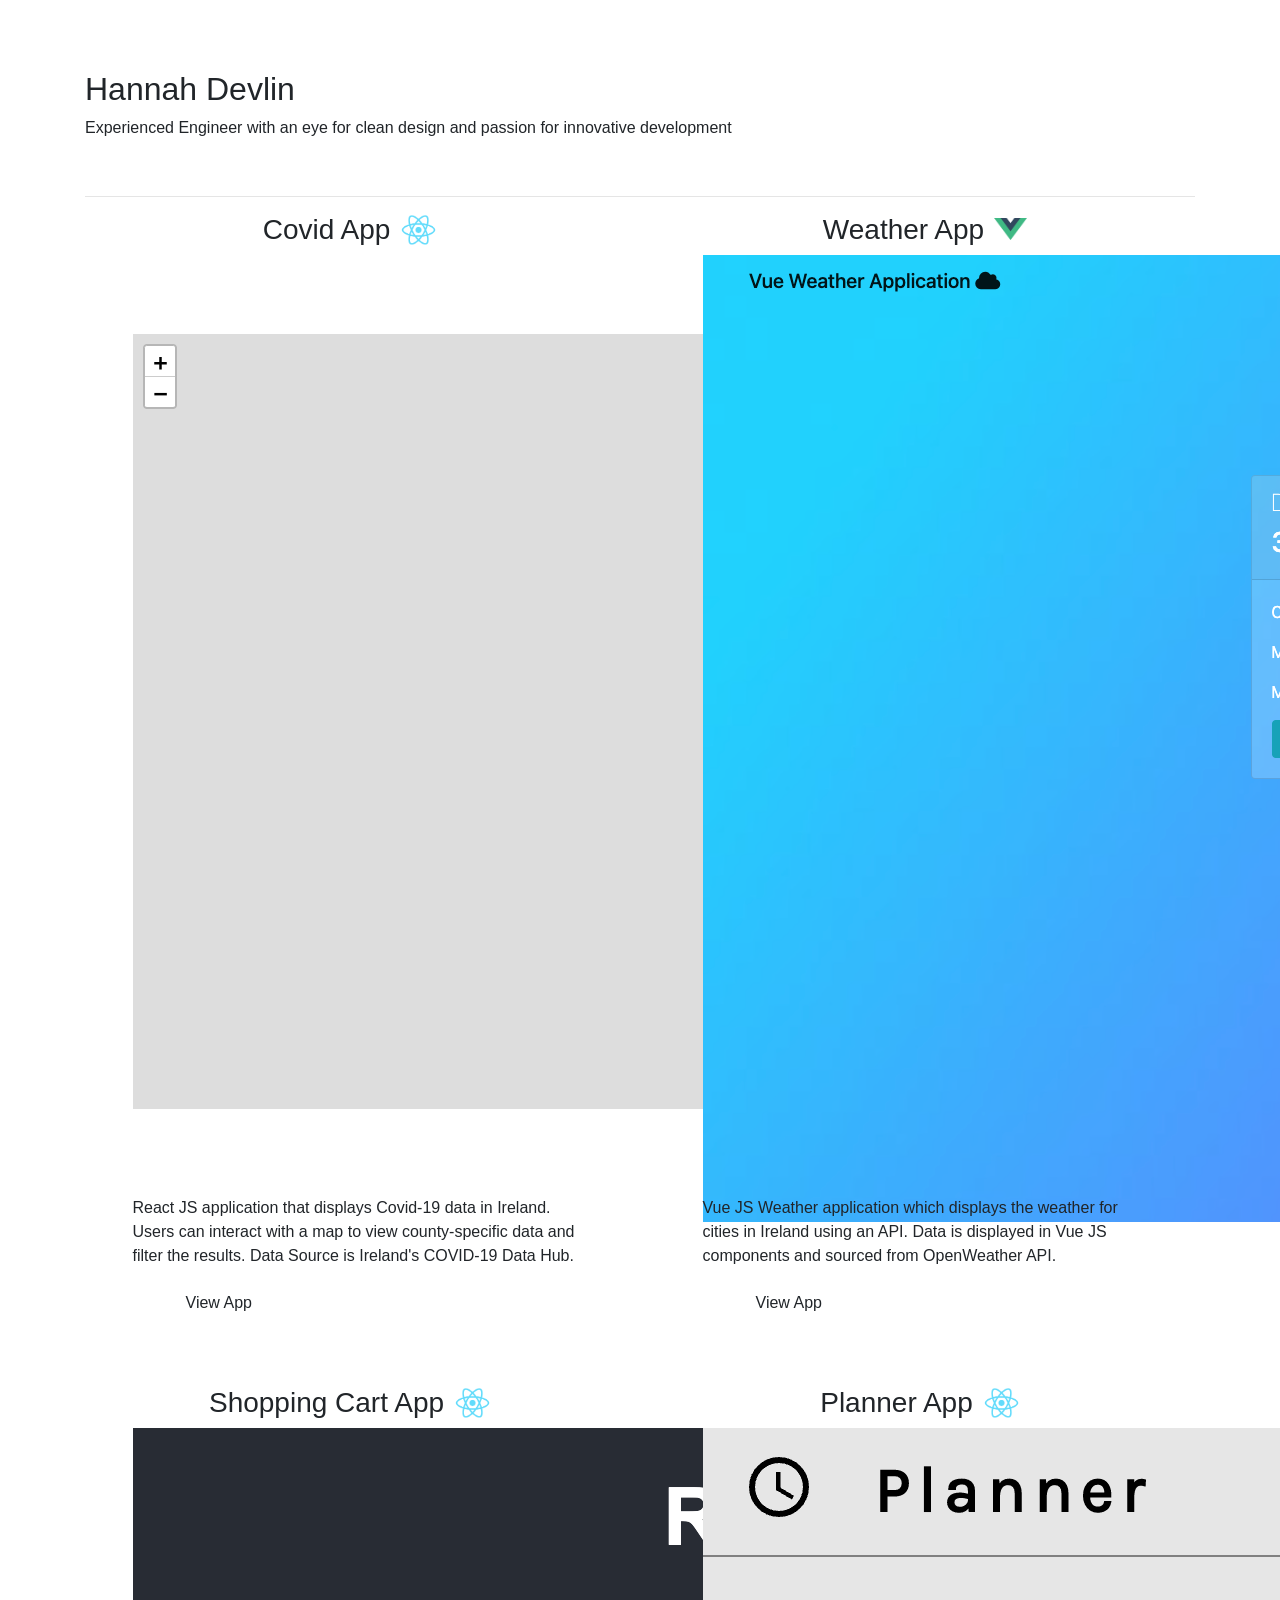
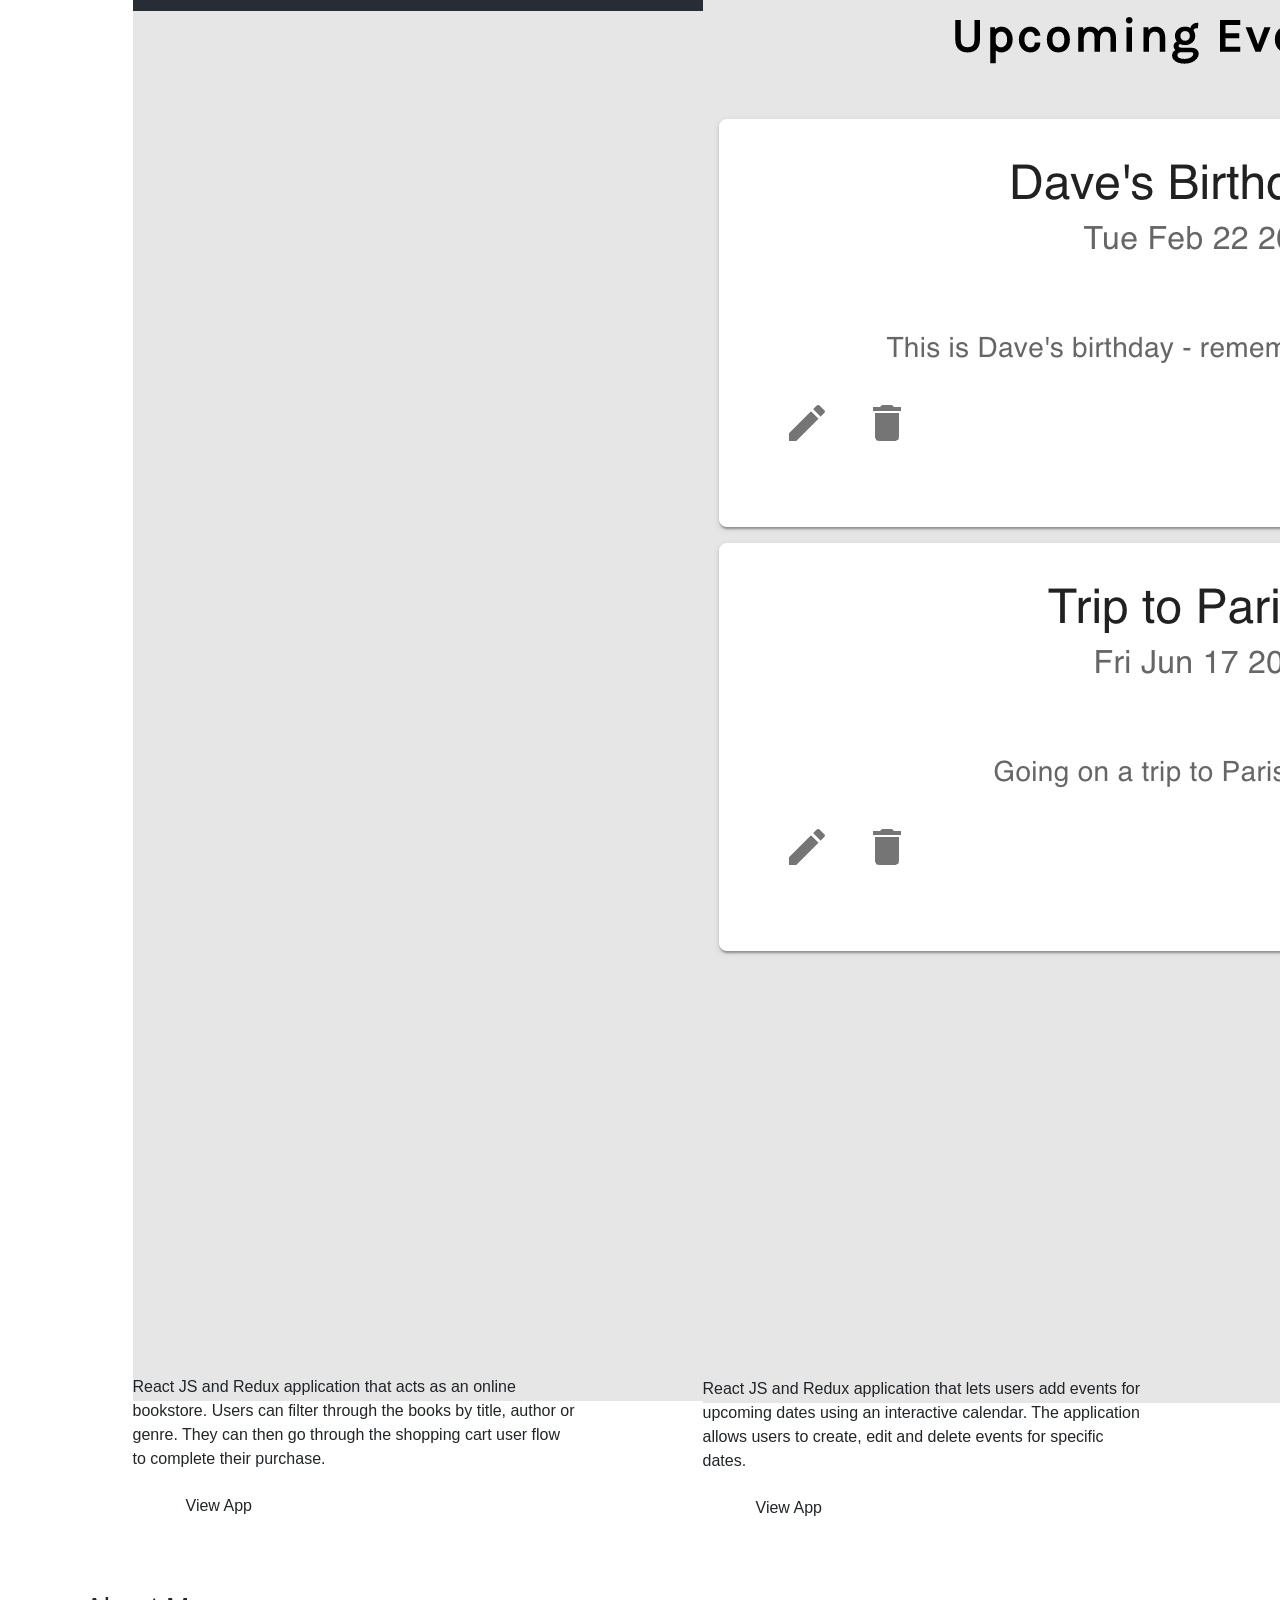
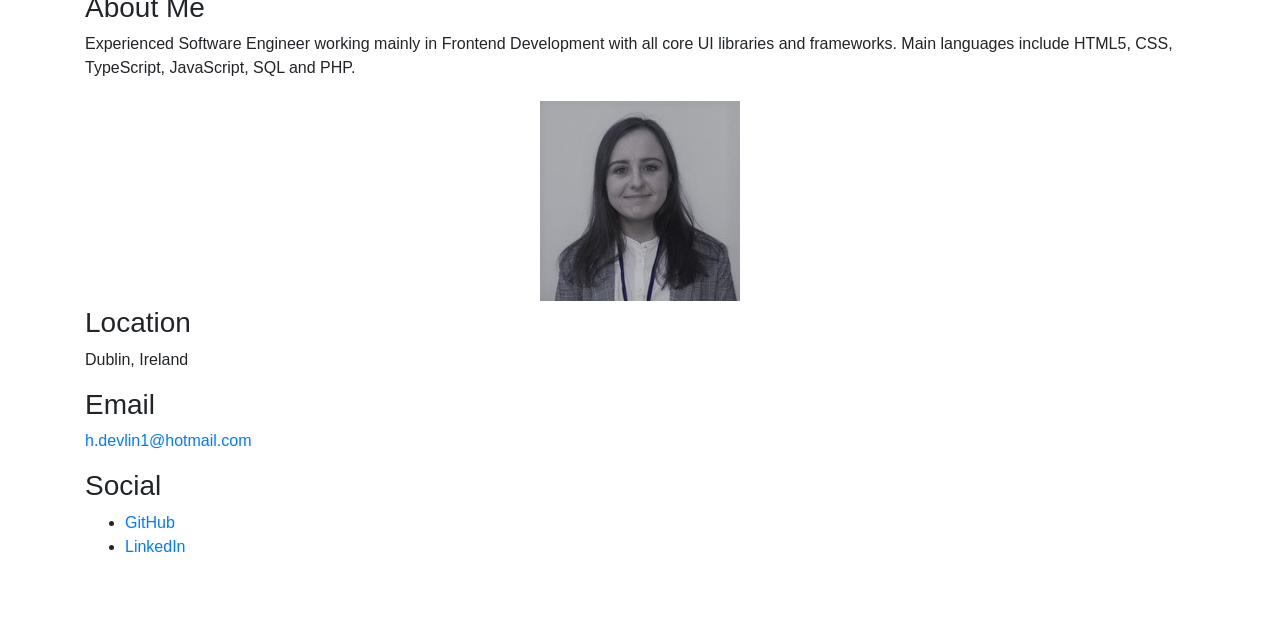
==== index.html @ 9f16cc75 "minor css changes." ====
<!DOCTYPE html>
<html>
    <head>
        <title>Hannah Devlin's Portfolio</title>
		<meta charset="utf-8" />
		<meta name="viewport" content="width=device-width, initial-scale=1, user-scalable=no" />
		<link rel="stylesheet" href="assets/css/main.css" />

		<link rel="stylesheet" href="https://stackpath.bootstrapcdn.com/bootstrap/4.3.1/css/bootstrap.min.css" integrity="sha384-ggOyR0iXCbMQv3Xipma34MD+dH/1fQ784/j6cY/iJTQUOhcWr7x9JvoRxT2MZw1T" crossorigin="anonymous">

		<script src="https://code.jquery.com/jquery-3.3.1.slim.min.js" integrity="sha384-q8i/X+965DzO0rT7abK41JStQIAqVgRVzpbzo5smXKp4YfRvH+8abtTE1Pi6jizo" crossorigin="anonymous"></script>
		<script src="https://cdnjs.cloudflare.com/ajax/libs/popper.js/1.14.7/umd/popper.min.js" integrity="sha384-UO2eT0CpHqdSJQ6hJty5KVphtPhzWj9WO1clHTMGa3JDZwrnQq4sF86dIHNDz0W1" crossorigin="anonymous"></script>
		<script src="https://stackpath.bootstrapcdn.com/bootstrap/4.3.1/js/bootstrap.min.js" integrity="sha384-JjSmVgyd0p3pXB1rRibZUAYoIIy6OrQ6VrjIEaFf/nJGzIxFDsf4x0xIM+B07jRM" crossorigin="anonymous"></script>
	 
		<noscript><link rel="stylesheet" href="assets/css/noscript.css" /></noscript>

		<link rel="stylesheet" type="text/css" href="assets/css/custom.css">
    </head>
    <body>
        <div class="container">
            <div class="row justify-content-center">
                <div class="col-md-12">
                    <header class="major">
                        <h2>Hannah Devlin</h2>
                        <p>Experienced Engineer with an eye for clean design and passion for innovative development</p>
                        <br><hr>
                    </header>
                </div>
            </div>
            <div class="row justify-content-center">
                <div class="col-md-5">
                    <div style="display: flex; justify-content: center;">
                        <h3>Covid App</h3>
                        <img src="images/react-logo.png" alt="react-logo" width="57px" height="40px" style="margin-top: -3px;">
                    </div>
                    
                    <a href="#" class="image fit">
                        <img src="images/covid-app.png" alt="" />
                    </a>

                    <p style="margin-top: -26px;">
                        React JS application that displays Covid-19 data in Ireland.
                        Users can interact with a map to view county-specific data and
                        filter the results. Data Source is Ireland's COVID-19 Data Hub.
                    </p>

                    <ul class="actions special">
                        <input
                            type="button"
                            value="View App"
                            class="btn btn-default"
                            data-toggle="modal"
                            data-target="#covidModal"
                            style="text-transform: capitalize;"
                        />
                    </ul>

                    <div class="modal fade" id="covidModal" tabindex="-1" role="dialog" aria-labelledby="exampleModalLabel" aria-hidden="true">
                        <div class="modal-dialog" role="document">
                            <div class="modal-content" style="background-color: white;">
                            <div class="modal-header">
                                <h5 class="modal-title" id="exampleModalLabel">Heads up!</h5>
                                <button type="button" class="close" data-dismiss="modal" aria-label="Close">
                                <span aria-hidden="true">&times;</span>
                                </button>
                            </div>
                            <div class="modal-body">
                                Due to the large volume of data, this application can take up to 1 minute to load.
                            </div>
                            <div class="modal-footer" style="display: flex; justify-content: space-between;">
                                <input type="button" value="Go back" data-dismiss="modal" />
                                <form action="https://covid-react-app-irl.herokuapp.com/" style="margin: 0px">
                                <input type="submit" value="Proceed" style="text-transform: capitalize; background-color: #0756c7; color: white !important" />
                                </form>
                            </div>
                            </div>
                        </div>
                    </div>
                </div>
                <div class="col-sm-1"></div>
                <div class="col-md-5">
                    <div style="display: flex; justify-content: center;">
                        <h3>Weather App</h3>
                        <img src="images/vue-logo.png" alt="vue-logo" width="33px" height="22px" style="margin-top: 5px; margin-left: 10px;">
                    </div>
                    
                    <a href="#" class="image fit">
                        <img src="images/vue-weather-app.png" alt="" />
                    </a>

                    <p style="margin-top: -26px;">
                        Vue JS Weather application which displays the weather for cities in
                        Ireland using an API. Data is displayed in Vue JS components and sourced
                        from OpenWeather API.
                    </p>

                    <ul class="actions special">
                        <form action="https://master.d39pj1w83hgks5.amplifyapp.com/#/">
                            <input class="btn btn-default" style="text-transform: capitalize; font-weight: 300;" type="submit" value="View App" />
                        </form>
                    </ul>
                </div>
            </div>
            <br>
            <br>
            <div class="row justify-content-center">
                <div class="col-md-5">
                    <div style="display: flex; justify-content: center;">
                        <h3>Shopping Cart App</h3>
                        <img src="images/react-logo.png" alt="react-logo" width="57px" height="40px" style="margin-top: -3px;">
                    </div>
                    
                    <a href="#" class="image fit">
                        <img src="images/cart-app-new.png" alt="" />
                    </a>

                    <p style="margin-top: -26px;">
                        React JS and Redux application that acts as an online bookstore. 
                        Users can filter through the books by title, author or genre.
                        They can then go through the shopping cart user flow to complete their purchase.
                    </p>

                    <ul class="actions special">
                        <form action="https://react-redux-cart-app.netlify.app/">
                            <input class="btn btn-default" style="text-transform: capitalize; font-weight: 300;" type="submit" value="View App" />
                        </form>
                    </ul>
                </div>
                <div class="col-sm-1"></div>
                <div class="col-md-5">
                    <div style="display: flex; justify-content: center;">
                        <h3>Planner App</h3>
                        <img src="images/react-logo.png" alt="react-logo" width="57px" height="40px" style="margin-top: -3px;">
                    </div>
                    
                    <a href="#" class="image fit">
                        <img src="images/react-planner-app.png" alt="" />
                    </a>

                    <p style="margin-top: -26px;">
                        React JS and Redux application that lets users add events for upcoming dates using an interactive calendar.
                        The application allows users to create, edit and delete events for specific dates.
                    </p>

                    <ul class="actions special">
                        <form action="https://brave-beaver-b83dfe.netlify.app/">
                            <input class="btn btn-default" style="text-transform: capitalize; font-weight: 300;" type="submit" value="View App" />
                        </form>
                    </ul>
                </div>
            </div>
            <br>
           <br>
            <footer id="footer">
                <section>
                    <section class="alt">
                        <h3>About Me</h3>
                        <p>
                            Experienced Software Engineer working mainly in Frontend Development with all core
                            UI libraries and frameworks. Main languages include HTML5, CSS, TypeScript, JavaScript, SQL and PHP. 
                        </p>
                        <div class="row justify-content-center">
                            <img src="images/profile_hannah_b&w.jpg" alt="profile_pic" style="margin:5px;" />
                        </div>
                    </section>
                </section>
                <section class="split contact">
                    <section class="alt">
                        <h3>Location</h3>
                        <p>Dublin, Ireland</p>
                    </section>
                     <section>
                        <h3>Email</h3>
                        <p><a href="#">h.devlin1@hotmail.com</a></p>
                    </section>
                    <section>
                        <h3>Social</h3>
                        <ul class="icons alt">
                            <li><a href="https://github.com/hannahdevlin10?tab=repositories" class="icon brands alt fa-github"><span class="label">GitHub</span></a></li>
                            <li><a href="https://www.linkedin.com/in/hannah-devlin-17b729167/" class="icon brands fa-linkedin"><span class="label">LinkedIn</span></a></li>
                        </ul>
                    </section>
                </section>
            </footer>	
            <br><br>
        </div>
    </body>
</html>
---- assets/css/main.css ----
@import url(fontawesome-all.min.css);
@import url("https://fonts.googleapis.com/css?family=Merriweather:300,700,300italic,700italic|Source+Sans+Pro:900");

/*
	Massively by HTML5 UP
	html5up.net | @ajlkn
	Free for personal and commercial use under the CCA 3.0 license (html5up.net/license)
*/

html, body, div, span, applet, object,
iframe, h1, h2, h3, h4, h5, h6, p, blockquote,
pre, a, abbr, acronym, address, big, cite,
code, del, dfn, em, img, ins, kbd, q, s, samp,
small, strike, strong, sub, sup, tt, var, b,
u, i, center, dl, dt, dd, ol, ul, li, fieldset,
form, label, legend, table, caption, tbody,
tfoot, thead, tr, th, td, article, aside,
canvas, details, embed, figure, figcaption,
footer, header, hgroup, menu, nav, output, ruby,
section, summary, time, mark, audio, video {
	margin: 0;
	padding: 0;
	border: 0;
	font-size: 100%;
	font: inherit;
	vertical-align: baseline;}

article, aside, details, figcaption, figure,
footer, header, hgroup, menu, nav, section {
	display: block;}

body {
	line-height: 1;
}

ol, ul {
	list-style: none;
}

blockquote, q {
	quotes: none;
}

	blockquote:before, blockquote:after, q:before, q:after {
		content: '';
		content: none;
	}

table {
	border-collapse: collapse;
	border-spacing: 0;
}

body {
	-webkit-text-size-adjust: none;
}

mark {
	background-color: transparent;
	color: inherit;
}

input::-moz-focus-inner {
	border: 0;
	padding: 0;
}

input, select, textarea {
	-moz-appearance: none;
	-webkit-appearance: none;
	-ms-appearance: none;
	appearance: none;
}

/* Basic */

	@-ms-viewport {
		width: device-width;
	}

	body {
		-ms-overflow-style: scrollbar;
	}

	@media screen and (max-width: 480px) {

		html, body {
			min-width: 320px;
		}

	}

	html {
		box-sizing: border-box;
	}

	*, *:before, *:after {
		box-sizing: inherit;
	}

	body {
		background-color: #1e252d;
	}

		body.is-preload *, body.is-preload *:before, body.is-preload *:after {
			-moz-animation: none !important;
			-webkit-animation: none !important;
			-ms-animation: none !important;
			animation: none !important;
			-moz-transition: none !important;
			-webkit-transition: none !important;
			-ms-transition: none !important;
			transition: none !important;
		}

/* Type */

	html {
		font-size: 16pt;
	}

		@media screen and (max-width: 1680px) {

			html {
				font-size: 12pt;
			}

		}

		@media screen and (max-width: 1280px) {

			html {
				font-size: 11pt;
			}

		}

		@media screen and (max-width: 360px) {

			html {
				font-size: 10pt;
			}

		}

	body {
		color: #212931;
	}

	body, input, select, textarea {
		font-family: "Merriweather", Georgia, serif;
		font-weight: 300;
		font-size: 1rem;
		line-height: 2.375;
	}

	a {
		-moz-transition: color 0.2s ease-in-out, background-color 0.2s ease-in-out, border-color 0.2s ease-in-out, box-shadow 0.2s ease-in-out;
		-webkit-transition: color 0.2s ease-in-out, background-color 0.2s ease-in-out, border-color 0.2s ease-in-out, box-shadow 0.2s ease-in-out;
		-ms-transition: color 0.2s ease-in-out, background-color 0.2s ease-in-out, border-color 0.2s ease-in-out, box-shadow 0.2s ease-in-out;
		transition: color 0.2s ease-in-out, background-color 0.2s ease-in-out, border-color 0.2s ease-in-out, box-shadow 0.2s ease-in-out;
		border-bottom: dotted 1px;
		text-decoration: none;
	}

		a:hover {
			border-bottom-color: transparent;
		}

	strong, b {
		font-weight: 600;
	}

	em, i {
		font-style: italic;
	}

	p {
		text-align: justify;
		margin: 0 0 2rem 0;
	}

	h1, h2, h3, h4, h5, h6 {
		font-family: "Source Sans Pro", Helvetica, sans-serif;
		font-weight: 900;
		line-height: 1.5;
		letter-spacing: 0.075em;
		text-transform: uppercase;
		margin: 0 0 1rem 0;
	}

		h1 a, h2 a, h3 a, h4 a, h5 a, h6 a {
			border-bottom: 0;
			color: inherit;
			text-decoration: none;
		}

	h1 {
		font-size: 4rem;
		line-height: 1.1;
		margin: 0 0 2rem 0;
	}

	h2 {
		font-size: 1.75rem;
		line-height: 1.3;
		margin: 0 0 1.5rem 0;
	}

	h3 {
		font-size: 1.25rem;
		margin: 0 0 1.5rem 0;
	}

	h4 {
		font-size: 1rem;
	}

	h5 {
		font-size: 0.9rem;
	}

	h6 {
		font-size: 0.8rem;
	}

	sub {
		font-size: 0.8rem;
		position: relative;
		top: 0.5rem;
	}

	sup {
		font-size: 0.8rem;
		position: relative;
		top: -0.5rem;
	}

	blockquote {
		border-left: solid 4px;
		font-style: italic;
		margin: 0 0 2rem 0;
		padding: 0.5rem 0 0.5rem 2rem;
	}

	code {
		border: solid 2px;
		font-family: "Courier New", monospace;
		font-size: 0.9rem;
		margin: 0 0.25rem;
		padding: 0.25rem 0.65rem;
	}

	pre {
		-webkit-overflow-scrolling: touch;
		font-family: "Courier New", monospace;
		font-size: 0.9rem;
		margin: 0 0 2rem 0;
	}

		pre code {
			display: block;
			line-height: 1.75;
			padding: 1rem 1.5rem;
			overflow-x: auto;
		}

	hr {
		border: 0;
		border-bottom: solid 2px;
		margin: 3rem 0;
	}

		hr.major {
			margin: 5rem 0;
		}

	.align-left {
		text-align: left;
	}

	.align-center {
		text-align: center;
	}

	.align-right {
		text-align: right;
	}

	input, select, textarea {
		color: #212931;
	}

	a {
		color: #212931;
		border-bottom-color: rgba(33, 41, 49, 0.5);
	}

		a:hover {
			border-bottom-color: transparent;
			color: #18bfef !important;
		}

	strong, b {
		color: #212931;
	}

	h1, h2, h3, h4, h5, h6 {
		color: #212931;
	}

	blockquote {
		border-left-color: #eeeeee;
	}

	code {
		background: rgba(220, 220, 220, 0.25);
		border-color: #eeeeee;
	}

	hr {
		border-bottom-color: #eeeeee;
	}

/* Row */

	.row {
		display: flex;
		flex-wrap: wrap;
		box-sizing: border-box;
		align-items: stretch;
	}

		.row > * {
			box-sizing: border-box;
		}

		.row.gtr-uniform > * > :last-child {
			margin-bottom: 0;
		}

		.row.aln-left {
			justify-content: flex-start;
		}

		.row.aln-center {
			justify-content: center;
		}

		.row.aln-right {
			justify-content: flex-end;
		}

		.row.aln-top {
			align-items: flex-start;
		}

		.row.aln-middle {
			align-items: center;
		}

		.row.aln-bottom {
			align-items: flex-end;
		}

		.row > .imp {
			order: -1;
		}

		.row > .col-1 {
			width: 8.33333%;
		}

		.row > .off-1 {
			margin-left: 8.33333%;
		}

		.row > .col-2 {
			width: 16.66667%;
		}

		.row > .off-2 {
			margin-left: 16.66667%;
		}

		.row > .col-3 {
			width: 25%;
		}

		.row > .off-3 {
			margin-left: 25%;
		}

		.row > .col-4 {
			width: 33.33333%;
		}

		.row > .off-4 {
			margin-left: 33.33333%;
		}

		.row > .col-5 {
			width: 41.66667%;
		}

		.row > .off-5 {
			margin-left: 41.66667%;
		}

		.row > .col-6 {
			width: 50%;
		}

		.row > .off-6 {
			margin-left: 50%;
		}

		.row > .col-7 {
			width: 58.33333%;
		}

		.row > .off-7 {
			margin-left: 58.33333%;
		}

		.row > .col-8 {
			width: 66.66667%;
		}

		.row > .off-8 {
			margin-left: 66.66667%;
		}

		.row > .col-9 {
			width: 75%;
		}

		.row > .off-9 {
			margin-left: 75%;
		}

		.row > .col-10 {
			width: 83.33333%;
		}

		.row > .off-10 {
			margin-left: 83.33333%;
		}

		.row > .col-11 {
			width: 91.66667%;
		}

		.row > .off-11 {
			margin-left: 91.66667%;
		}

		.row > .col-12 {
			width: 100%;
		}

		.row > .off-12 {
			margin-left: 100%;
		}

		.row.gtr-0 {
			margin-top: 0;
			margin-left: 0rem;
		}

			.row.gtr-0 > * {
				padding: 0 0 0 0rem;
			}

			.row.gtr-0.gtr-uniform {
				margin-top: 0rem;
			}

				.row.gtr-0.gtr-uniform > * {
					padding-top: 0rem;
				}

		.row.gtr-25 {
			margin-top: 0;
			margin-left: -0.375rem;
		}

			.row.gtr-25 > * {
				padding: 0 0 0 0.375rem;
			}

			.row.gtr-25.gtr-uniform {
				margin-top: -0.375rem;
			}

				.row.gtr-25.gtr-uniform > * {
					padding-top: 0.375rem;
				}

		.row.gtr-50 {
			margin-top: 0;
			margin-left: -0.75rem;
		}

			.row.gtr-50 > * {
				padding: 0 0 0 0.75rem;
			}

			.row.gtr-50.gtr-uniform {
				margin-top: -0.75rem;
			}

				.row.gtr-50.gtr-uniform > * {
					padding-top: 0.75rem;
				}

		.row {
			margin-top: 0;
			margin-left: -1.5rem;
		}

			.row > * {
				padding: 0 0 0 1.5rem;
			}

			.row.gtr-uniform {
				margin-top: -1.5rem;
			}

				.row.gtr-uniform > * {
					padding-top: 1.5rem;
				}

		.row.gtr-150 {
			margin-top: 0;
			margin-left: -2.25rem;
		}

			.row.gtr-150 > * {
				padding: 0 0 0 2.25rem;
			}

			.row.gtr-150.gtr-uniform {
				margin-top: -2.25rem;
			}

				.row.gtr-150.gtr-uniform > * {
					padding-top: 2.25rem;
				}

		.row.gtr-200 {
			margin-top: 0;
			margin-left: -3rem;
		}

			.row.gtr-200 > * {
				padding: 0 0 0 3rem;
			}

			.row.gtr-200.gtr-uniform {
				margin-top: -3rem;
			}

				.row.gtr-200.gtr-uniform > * {
					padding-top: 3rem;
				}

		@media screen and (max-width: 1680px) {

			.row {
				display: flex;
				flex-wrap: wrap;
				box-sizing: border-box;
				align-items: stretch;
			}

				.row > * {
					box-sizing: border-box;
				}

				.row.gtr-uniform > * > :last-child {
					margin-bottom: 0;
				}

				.row.aln-left {
					justify-content: flex-start;
				}

				.row.aln-center {
					justify-content: center;
				}

				.row.aln-right {
					justify-content: flex-end;
				}

				.row.aln-top {
					align-items: flex-start;
				}

				.row.aln-middle {
					align-items: center;
				}

				.row.aln-bottom {
					align-items: flex-end;
				}

				.row > .imp-xlarge {
					order: -1;
				}

				.row > .col-1-xlarge {
					width: 8.33333%;
				}

				.row > .off-1-xlarge {
					margin-left: 8.33333%;
				}

				.row > .col-2-xlarge {
					width: 16.66667%;
				}

				.row > .off-2-xlarge {
					margin-left: 16.66667%;
				}

				.row > .col-3-xlarge {
					width: 25%;
				}

				.row > .off-3-xlarge {
					margin-left: 25%;
				}

				.row > .col-4-xlarge {
					width: 33.33333%;
				}

				.row > .off-4-xlarge {
					margin-left: 33.33333%;
				}

				.row > .col-5-xlarge {
					width: 41.66667%;
				}

				.row > .off-5-xlarge {
					margin-left: 41.66667%;
				}

				.row > .col-6-xlarge {
					width: 50%;
				}

				.row > .off-6-xlarge {
					margin-left: 50%;
				}

				.row > .col-7-xlarge {
					width: 58.33333%;
				}

				.row > .off-7-xlarge {
					margin-left: 58.33333%;
				}

				.row > .col-8-xlarge {
					width: 66.66667%;
				}

				.row > .off-8-xlarge {
					margin-left: 66.66667%;
				}

				.row > .col-9-xlarge {
					width: 75%;
				}

				.row > .off-9-xlarge {
					margin-left: 75%;
				}

				.row > .col-10-xlarge {
					width: 83.33333%;
				}

				.row > .off-10-xlarge {
					margin-left: 83.33333%;
				}

				.row > .col-11-xlarge {
					width: 91.66667%;
				}

				.row > .off-11-xlarge {
					margin-left: 91.66667%;
				}

				.row > .col-12-xlarge {
					width: 100%;
				}

				.row > .off-12-xlarge {
					margin-left: 100%;
				}

				.row.gtr-0 {
					margin-top: 0;
					margin-left: 0rem;
				}

					.row.gtr-0 > * {
						padding: 0 0 0 0rem;
					}

					.row.gtr-0.gtr-uniform {
						margin-top: 0rem;
					}

						.row.gtr-0.gtr-uniform > * {
							padding-top: 0rem;
						}

				.row.gtr-25 {
					margin-top: 0;
					margin-left: -0.375rem;
				}

					.row.gtr-25 > * {
						padding: 0 0 0 0.375rem;
					}

					.row.gtr-25.gtr-uniform {
						margin-top: -0.375rem;
					}

						.row.gtr-25.gtr-uniform > * {
							padding-top: 0.375rem;
						}

				.row.gtr-50 {
					margin-top: 0;
					margin-left: -0.75rem;
				}

					.row.gtr-50 > * {
						padding: 0 0 0 0.75rem;
					}

					.row.gtr-50.gtr-uniform {
						margin-top: -0.75rem;
					}

						.row.gtr-50.gtr-uniform > * {
							padding-top: 0.75rem;
						}

				.row {
					margin-top: 0;
					margin-left: -1.5rem;
				}

					.row > * {
						padding: 0 0 0 1.5rem;
					}

					.row.gtr-uniform {
						margin-top: -1.5rem;
					}

						.row.gtr-uniform > * {
							padding-top: 1.5rem;
						}

				.row.gtr-150 {
					margin-top: 0;
					margin-left: -2.25rem;
				}

					.row.gtr-150 > * {
						padding: 0 0 0 2.25rem;
					}

					.row.gtr-150.gtr-uniform {
						margin-top: -2.25rem;
					}

						.row.gtr-150.gtr-uniform > * {
							padding-top: 2.25rem;
						}

				.row.gtr-200 {
					margin-top: 0;
					margin-left: -3rem;
				}

					.row.gtr-200 > * {
						padding: 0 0 0 3rem;
					}

					.row.gtr-200.gtr-uniform {
						margin-top: -3rem;
					}

						.row.gtr-200.gtr-uniform > * {
							padding-top: 3rem;
						}

		}

		@media screen and (max-width: 1280px) {

			.row {
				display: flex;
				flex-wrap: wrap;
				box-sizing: border-box;
				align-items: stretch;
			}

				.row > * {
					box-sizing: border-box;
				}

				.row.gtr-uniform > * > :last-child {
					margin-bottom: 0;
				}

				.row.aln-left {
					justify-content: flex-start;
				}

				.row.aln-center {
					justify-content: center;
				}

				.row.aln-right {
					justify-content: flex-end;
				}

				.row.aln-top {
					align-items: flex-start;
				}

				.row.aln-middle {
					align-items: center;
				}

				.row.aln-bottom {
					align-items: flex-end;
				}

				.row > .imp-large {
					order: -1;
				}

				.row > .col-1-large {
					width: 8.33333%;
				}

				.row > .off-1-large {
					margin-left: 8.33333%;
				}

				.row > .col-2-large {
					width: 16.66667%;
				}

				.row > .off-2-large {
					margin-left: 16.66667%;
				}

				.row > .col-3-large {
					width: 25%;
				}

				.row > .off-3-large {
					margin-left: 25%;
				}

				.row > .col-4-large {
					width: 33.33333%;
				}

				.row > .off-4-large {
					margin-left: 33.33333%;
				}

				.row > .col-5-large {
					width: 41.66667%;
				}

				.row > .off-5-large {
					margin-left: 41.66667%;
				}

				.row > .col-6-large {
					width: 50%;
				}

				.row > .off-6-large {
					margin-left: 50%;
				}

				.row > .col-7-large {
					width: 58.33333%;
				}

				.row > .off-7-large {
					margin-left: 58.33333%;
				}

				.row > .col-8-large {
					width: 66.66667%;
				}

				.row > .off-8-large {
					margin-left: 66.66667%;
				}

				.row > .col-9-large {
					width: 75%;
				}

				.row > .off-9-large {
					margin-left: 75%;
				}

				.row > .col-10-large {
					width: 83.33333%;
				}

				.row > .off-10-large {
					margin-left: 83.33333%;
				}

				.row > .col-11-large {
					width: 91.66667%;
				}

				.row > .off-11-large {
					margin-left: 91.66667%;
				}

				.row > .col-12-large {
					width: 100%;
				}

				.row > .off-12-large {
					margin-left: 100%;
				}

				.row.gtr-0 {
					margin-top: 0;
					margin-left: 0rem;
				}

					.row.gtr-0 > * {
						padding: 0 0 0 0rem;
					}

					.row.gtr-0.gtr-uniform {
						margin-top: 0rem;
					}

						.row.gtr-0.gtr-uniform > * {
							padding-top: 0rem;
						}

				.row.gtr-25 {
					margin-top: 0;
					margin-left: -0.375rem;
				}

					.row.gtr-25 > * {
						padding: 0 0 0 0.375rem;
					}

					.row.gtr-25.gtr-uniform {
						margin-top: -0.375rem;
					}

						.row.gtr-25.gtr-uniform > * {
							padding-top: 0.375rem;
						}

				.row.gtr-50 {
					margin-top: 0;
					margin-left: -0.75rem;
				}

					.row.gtr-50 > * {
						padding: 0 0 0 0.75rem;
					}

					.row.gtr-50.gtr-uniform {
						margin-top: -0.75rem;
					}

						.row.gtr-50.gtr-uniform > * {
							padding-top: 0.75rem;
						}

				.row {
					margin-top: 0;
					margin-left: -1.5rem;
				}

					.row > * {
						padding: 0 0 0 1.5rem;
					}

					.row.gtr-uniform {
						margin-top: -1.5rem;
					}

						.row.gtr-uniform > * {
							padding-top: 1.5rem;
						}

				.row.gtr-150 {
					margin-top: 0;
					margin-left: -2.25rem;
				}

					.row.gtr-150 > * {
						padding: 0 0 0 2.25rem;
					}

					.row.gtr-150.gtr-uniform {
						margin-top: -2.25rem;
					}

						.row.gtr-150.gtr-uniform > * {
							padding-top: 2.25rem;
						}

				.row.gtr-200 {
					margin-top: 0;
					margin-left: -3rem;
				}

					.row.gtr-200 > * {
						padding: 0 0 0 3rem;
					}

					.row.gtr-200.gtr-uniform {
						margin-top: -3rem;
					}

						.row.gtr-200.gtr-uniform > * {
							padding-top: 3rem;
						}

		}

		@media screen and (max-width: 980px) {

			.row {
				display: flex;
				flex-wrap: wrap;
				box-sizing: border-box;
				align-items: stretch;
			}

				.row > * {
					box-sizing: border-box;
				}

				.row.gtr-uniform > * > :last-child {
					margin-bottom: 0;
				}

				.row.aln-left {
					justify-content: flex-start;
				}

				.row.aln-center {
					justify-content: center;
				}

				.row.aln-right {
					justify-content: flex-end;
				}

				.row.aln-top {
					align-items: flex-start;
				}

				.row.aln-middle {
					align-items: center;
				}

				.row.aln-bottom {
					align-items: flex-end;
				}

				.row > .imp-medium {
					order: -1;
				}

				.row > .col-1-medium {
					width: 8.33333%;
				}

				.row > .off-1-medium {
					margin-left: 8.33333%;
				}

				.row > .col-2-medium {
					width: 16.66667%;
				}

				.row > .off-2-medium {
					margin-left: 16.66667%;
				}

				.row > .col-3-medium {
					width: 25%;
				}

				.row > .off-3-medium {
					margin-left: 25%;
				}

				.row > .col-4-medium {
					width: 33.33333%;
				}

				.row > .off-4-medium {
					margin-left: 33.33333%;
				}

				.row > .col-5-medium {
					width: 41.66667%;
				}

				.row > .off-5-medium {
					margin-left: 41.66667%;
				}

				.row > .col-6-medium {
					width: 50%;
				}

				.row > .off-6-medium {
					margin-left: 50%;
				}

				.row > .col-7-medium {
					width: 58.33333%;
				}

				.row > .off-7-medium {
					margin-left: 58.33333%;
				}

				.row > .col-8-medium {
					width: 66.66667%;
				}

				.row > .off-8-medium {
					margin-left: 66.66667%;
				}

				.row > .col-9-medium {
					width: 75%;
				}

				.row > .off-9-medium {
					margin-left: 75%;
				}

				.row > .col-10-medium {
					width: 83.33333%;
				}

				.row > .off-10-medium {
					margin-left: 83.33333%;
				}

				.row > .col-11-medium {
					width: 91.66667%;
				}

				.row > .off-11-medium {
					margin-left: 91.66667%;
				}

				.row > .col-12-medium {
					width: 100%;
				}

				.row > .off-12-medium {
					margin-left: 100%;
				}

				.row.gtr-0 {
					margin-top: 0;
					margin-left: 0rem;
				}

					.row.gtr-0 > * {
						padding: 0 0 0 0rem;
					}

					.row.gtr-0.gtr-uniform {
						margin-top: 0rem;
					}

						.row.gtr-0.gtr-uniform > * {
							padding-top: 0rem;
						}

				.row.gtr-25 {
					margin-top: 0;
					margin-left: -0.375rem;
				}

					.row.gtr-25 > * {
						padding: 0 0 0 0.375rem;
					}

					.row.gtr-25.gtr-uniform {
						margin-top: -0.375rem;
					}

						.row.gtr-25.gtr-uniform > * {
							padding-top: 0.375rem;
						}

				.row.gtr-50 {
					margin-top: 0;
					margin-left: -0.75rem;
				}

					.row.gtr-50 > * {
						padding: 0 0 0 0.75rem;
					}

					.row.gtr-50.gtr-uniform {
						margin-top: -0.75rem;
					}

						.row.gtr-50.gtr-uniform > * {
							padding-top: 0.75rem;
						}

				.row {
					margin-top: 0;
					margin-left: -1.5rem;
				}

					.row > * {
						padding: 0 0 0 1.5rem;
					}

					.row.gtr-uniform {
						margin-top: -1.5rem;
					}

						.row.gtr-uniform > * {
							padding-top: 1.5rem;
						}

				.row.gtr-150 {
					margin-top: 0;
					margin-left: -2.25rem;
				}

					.row.gtr-150 > * {
						padding: 0 0 0 2.25rem;
					}

					.row.gtr-150.gtr-uniform {
						margin-top: -2.25rem;
					}

						.row.gtr-150.gtr-uniform > * {
							padding-top: 2.25rem;
						}

				.row.gtr-200 {
					margin-top: 0;
					margin-left: -3rem;
				}

					.row.gtr-200 > * {
						padding: 0 0 0 3rem;
					}

					.row.gtr-200.gtr-uniform {
						margin-top: -3rem;
					}

						.row.gtr-200.gtr-uniform > * {
							padding-top: 3rem;
						}

		}

		@media screen and (max-width: 736px) {

			.row {
				display: flex;
				flex-wrap: wrap;
				box-sizing: border-box;
				align-items: stretch;
			}

				.row > * {
					box-sizing: border-box;
				}

				.row.gtr-uniform > * > :last-child {
					margin-bottom: 0;
				}

				.row.aln-left {
					justify-content: flex-start;
				}

				.row.aln-center {
					justify-content: center;
				}

				.row.aln-right {
					justify-content: flex-end;
				}

				.row.aln-top {
					align-items: flex-start;
				}

				.row.aln-middle {
					align-items: center;
				}

				.row.aln-bottom {
					align-items: flex-end;
				}

				.row > .imp-small {
					order: -1;
				}

				.row > .col-1-small {
					width: 8.33333%;
				}

				.row > .off-1-small {
					margin-left: 8.33333%;
				}

				.row > .col-2-small {
					width: 16.66667%;
				}

				.row > .off-2-small {
					margin-left: 16.66667%;
				}

				.row > .col-3-small {
					width: 25%;
				}

				.row > .off-3-small {
					margin-left: 25%;
				}

				.row > .col-4-small {
					width: 33.33333%;
				}

				.row > .off-4-small {
					margin-left: 33.33333%;
				}

				.row > .col-5-small {
					width: 41.66667%;
				}

				.row > .off-5-small {
					margin-left: 41.66667%;
				}

				.row > .col-6-small {
					width: 50%;
				}

				.row > .off-6-small {
					margin-left: 50%;
				}

				.row > .col-7-small {
					width: 58.33333%;
				}

				.row > .off-7-small {
					margin-left: 58.33333%;
				}

				.row > .col-8-small {
					width: 66.66667%;
				}

				.row > .off-8-small {
					margin-left: 66.66667%;
				}

				.row > .col-9-small {
					width: 75%;
				}

				.row > .off-9-small {
					margin-left: 75%;
				}

				.row > .col-10-small {
					width: 83.33333%;
				}

				.row > .off-10-small {
					margin-left: 83.33333%;
				}

				.row > .col-11-small {
					width: 91.66667%;
				}

				.row > .off-11-small {
					margin-left: 91.66667%;
				}

				.row > .col-12-small {
					width: 100%;
				}

				.row > .off-12-small {
					margin-left: 100%;
				}

				.row.gtr-0 {
					margin-top: 0;
					margin-left: 0rem;
				}

					.row.gtr-0 > * {
						padding: 0 0 0 0rem;
					}

					.row.gtr-0.gtr-uniform {
						margin-top: 0rem;
					}

						.row.gtr-0.gtr-uniform > * {
							padding-top: 0rem;
						}

				.row.gtr-25 {
					margin-top: 0;
					margin-left: -0.375rem;
				}

					.row.gtr-25 > * {
						padding: 0 0 0 0.375rem;
					}

					.row.gtr-25.gtr-uniform {
						margin-top: -0.375rem;
					}

						.row.gtr-25.gtr-uniform > * {
							padding-top: 0.375rem;
						}

				.row.gtr-50 {
					margin-top: 0;
					margin-left: -0.75rem;
				}

					.row.gtr-50 > * {
						padding: 0 0 0 0.75rem;
					}

					.row.gtr-50.gtr-uniform {
						margin-top: -0.75rem;
					}

						.row.gtr-50.gtr-uniform > * {
							padding-top: 0.75rem;
						}

				.row {
					margin-top: 0;
					margin-left: -1.5rem;
				}

					.row > * {
						padding: 0 0 0 1.5rem;
					}

					.row.gtr-uniform {
						margin-top: -1.5rem;
					}

						.row.gtr-uniform > * {
							padding-top: 1.5rem;
						}

				.row.gtr-150 {
					margin-top: 0;
					margin-left: -2.25rem;
				}

					.row.gtr-150 > * {
						padding: 0 0 0 2.25rem;
					}

					.row.gtr-150.gtr-uniform {
						margin-top: -2.25rem;
					}

						.row.gtr-150.gtr-uniform > * {
							padding-top: 2.25rem;
						}

				.row.gtr-200 {
					margin-top: 0;
					margin-left: -3rem;
				}

					.row.gtr-200 > * {
						padding: 0 0 0 3rem;
					}

					.row.gtr-200.gtr-uniform {
						margin-top: -3rem;
					}

						.row.gtr-200.gtr-uniform > * {
							padding-top: 3rem;
						}

		}

		@media screen and (max-width: 480px) {

			.row {
				display: flex;
				flex-wrap: wrap;
				box-sizing: border-box;
				align-items: stretch;
			}

				.row > * {
					box-sizing: border-box;
				}

				.row.gtr-uniform > * > :last-child {
					margin-bottom: 0;
				}

				.row.aln-left {
					justify-content: flex-start;
				}

				.row.aln-center {
					justify-content: center;
				}

				.row.aln-right {
					justify-content: flex-end;
				}

				.row.aln-top {
					align-items: flex-start;
				}

				.row.aln-middle {
					align-items: center;
				}

				.row.aln-bottom {
					align-items: flex-end;
				}

				.row > .imp-xsmall {
					order: -1;
				}

				.row > .col-1-xsmall {
					width: 8.33333%;
				}

				.row > .off-1-xsmall {
					margin-left: 8.33333%;
				}

				.row > .col-2-xsmall {
					width: 16.66667%;
				}

				.row > .off-2-xsmall {
					margin-left: 16.66667%;
				}

				.row > .col-3-xsmall {
					width: 25%;
				}

				.row > .off-3-xsmall {
					margin-left: 25%;
				}

				.row > .col-4-xsmall {
					width: 33.33333%;
				}

				.row > .off-4-xsmall {
					margin-left: 33.33333%;
				}

				.row > .col-5-xsmall {
					width: 41.66667%;
				}

				.row > .off-5-xsmall {
					margin-left: 41.66667%;
				}

				.row > .col-6-xsmall {
					width: 50%;
				}

				.row > .off-6-xsmall {
					margin-left: 50%;
				}

				.row > .col-7-xsmall {
					width: 58.33333%;
				}

				.row > .off-7-xsmall {
					margin-left: 58.33333%;
				}

				.row > .col-8-xsmall {
					width: 66.66667%;
				}

				.row > .off-8-xsmall {
					margin-left: 66.66667%;
				}

				.row > .col-9-xsmall {
					width: 75%;
				}

				.row > .off-9-xsmall {
					margin-left: 75%;
				}

				.row > .col-10-xsmall {
					width: 83.33333%;
				}

				.row > .off-10-xsmall {
					margin-left: 83.33333%;
				}

				.row > .col-11-xsmall {
					width: 91.66667%;
				}

				.row > .off-11-xsmall {
					margin-left: 91.66667%;
				}

				.row > .col-12-xsmall {
					width: 100%;
				}

				.row > .off-12-xsmall {
					margin-left: 100%;
				}

				.row.gtr-0 {
					margin-top: 0;
					margin-left: 0rem;
				}

					.row.gtr-0 > * {
						padding: 0 0 0 0rem;
					}

					.row.gtr-0.gtr-uniform {
						margin-top: 0rem;
					}

						.row.gtr-0.gtr-uniform > * {
							padding-top: 0rem;
						}

				.row.gtr-25 {
					margin-top: 0;
					margin-left: -0.375rem;
				}

					.row.gtr-25 > * {
						padding: 0 0 0 0.375rem;
					}

					.row.gtr-25.gtr-uniform {
						margin-top: -0.375rem;
					}

						.row.gtr-25.gtr-uniform > * {
							padding-top: 0.375rem;
						}

				.row.gtr-50 {
					margin-top: 0;
					margin-left: -0.75rem;
				}

					.row.gtr-50 > * {
						padding: 0 0 0 0.75rem;
					}

					.row.gtr-50.gtr-uniform {
						margin-top: -0.75rem;
					}

						.row.gtr-50.gtr-uniform > * {
							padding-top: 0.75rem;
						}

				.row {
					margin-top: 0;
					margin-left: -1.5rem;
				}

					.row > * {
						padding: 0 0 0 1.5rem;
					}

					.row.gtr-uniform {
						margin-top: -1.5rem;
					}

						.row.gtr-uniform > * {
							padding-top: 1.5rem;
						}

				.row.gtr-150 {
					margin-top: 0;
					margin-left: -2.25rem;
				}

					.row.gtr-150 > * {
						padding: 0 0 0 2.25rem;
					}

					.row.gtr-150.gtr-uniform {
						margin-top: -2.25rem;
					}

						.row.gtr-150.gtr-uniform > * {
							padding-top: 2.25rem;
						}

				.row.gtr-200 {
					margin-top: 0;
					margin-left: -3rem;
				}

					.row.gtr-200 > * {
						padding: 0 0 0 3rem;
					}

					.row.gtr-200.gtr-uniform {
						margin-top: -3rem;
					}

						.row.gtr-200.gtr-uniform > * {
							padding-top: 3rem;
						}

		}

		@media screen and (max-width: 360px) {

			.row {
				display: flex;
				flex-wrap: wrap;
				box-sizing: border-box;
				align-items: stretch;
			}

				.row > * {
					box-sizing: border-box;
				}

				.row.gtr-uniform > * > :last-child {
					margin-bottom: 0;
				}

				.row.aln-left {
					justify-content: flex-start;
				}

				.row.aln-center {
					justify-content: center;
				}

				.row.aln-right {
					justify-content: flex-end;
				}

				.row.aln-top {
					align-items: flex-start;
				}

				.row.aln-middle {
					align-items: center;
				}

				.row.aln-bottom {
					align-items: flex-end;
				}

				.row > .imp-xxsmall {
					order: -1;
				}

				.row > .col-1-xxsmall {
					width: 8.33333%;
				}

				.row > .off-1-xxsmall {
					margin-left: 8.33333%;
				}

				.row > .col-2-xxsmall {
					width: 16.66667%;
				}

				.row > .off-2-xxsmall {
					margin-left: 16.66667%;
				}

				.row > .col-3-xxsmall {
					width: 25%;
				}

				.row > .off-3-xxsmall {
					margin-left: 25%;
				}

				.row > .col-4-xxsmall {
					width: 33.33333%;
				}

				.row > .off-4-xxsmall {
					margin-left: 33.33333%;
				}

				.row > .col-5-xxsmall {
					width: 41.66667%;
				}

				.row > .off-5-xxsmall {
					margin-left: 41.66667%;
				}

				.row > .col-6-xxsmall {
					width: 50%;
				}

				.row > .off-6-xxsmall {
					margin-left: 50%;
				}

				.row > .col-7-xxsmall {
					width: 58.33333%;
				}

				.row > .off-7-xxsmall {
					margin-left: 58.33333%;
				}

				.row > .col-8-xxsmall {
					width: 66.66667%;
				}

				.row > .off-8-xxsmall {
					margin-left: 66.66667%;
				}

				.row > .col-9-xxsmall {
					width: 75%;
				}

				.row > .off-9-xxsmall {
					margin-left: 75%;
				}

				.row > .col-10-xxsmall {
					width: 83.33333%;
				}

				.row > .off-10-xxsmall {
					margin-left: 83.33333%;
				}

				.row > .col-11-xxsmall {
					width: 91.66667%;
				}

				.row > .off-11-xxsmall {
					margin-left: 91.66667%;
				}

				.row > .col-12-xxsmall {
					width: 100%;
				}

				.row > .off-12-xxsmall {
					margin-left: 100%;
				}

				.row.gtr-0 {
					margin-top: 0;
					margin-left: 0rem;
				}

					.row.gtr-0 > * {
						padding: 0 0 0 0rem;
					}

					.row.gtr-0.gtr-uniform {
						margin-top: 0rem;
					}

						.row.gtr-0.gtr-uniform > * {
							padding-top: 0rem;
						}

				.row.gtr-25 {
					margin-top: 0;
					margin-left: -0.375rem;
				}

					.row.gtr-25 > * {
						padding: 0 0 0 0.375rem;
					}

					.row.gtr-25.gtr-uniform {
						margin-top: -0.375rem;
					}

						.row.gtr-25.gtr-uniform > * {
							padding-top: 0.375rem;
						}

				.row.gtr-50 {
					margin-top: 0;
					margin-left: -0.75rem;
				}

					.row.gtr-50 > * {
						padding: 0 0 0 0.75rem;
					}

					.row.gtr-50.gtr-uniform {
						margin-top: -0.75rem;
					}

						.row.gtr-50.gtr-uniform > * {
							padding-top: 0.75rem;
						}

				.row {
					margin-top: 0;
					margin-left: -1.5rem;
				}

					.row > * {
						padding: 0 0 0 1.5rem;
					}

					.row.gtr-uniform {
						margin-top: -1.5rem;
					}

						.row.gtr-uniform > * {
							padding-top: 1.5rem;
						}

				.row.gtr-150 {
					margin-top: 0;
					margin-left: -2.25rem;
				}

					.row.gtr-150 > * {
						padding: 0 0 0 2.25rem;
					}

					.row.gtr-150.gtr-uniform {
						margin-top: -2.25rem;
					}

						.row.gtr-150.gtr-uniform > * {
							padding-top: 2.25rem;
						}

				.row.gtr-200 {
					margin-top: 0;
					margin-left: -3rem;
				}

					.row.gtr-200 > * {
						padding: 0 0 0 3rem;
					}

					.row.gtr-200.gtr-uniform {
						margin-top: -3rem;
					}

						.row.gtr-200.gtr-uniform > * {
							padding-top: 3rem;
						}

		}

/* Box */

	.box {
		border: solid 2px;
		margin-bottom: 2rem;
		padding: 1.5rem;
	}

		.box > :last-child,
		.box > :last-child > :last-child,
		.box > :last-child > :last-child > :last-child {
			margin-bottom: 0;
		}

		.box.alt {
			border: 0;
			border-radius: 0;
			padding: 0;
		}

	.box {
		border-color: #eeeeee;
	}

/* Button */

	input[type="submit"],
	input[type="reset"],
	input[type="button"],
	button,
	.button {
		-moz-appearance: none;
		-webkit-appearance: none;
		-ms-appearance: none;
		appearance: none;
		-moz-transition: background-color 0.2s ease-in-out, box-shadow 0.2s ease-in-out, color 0.2s ease-in-out;
		-webkit-transition: background-color 0.2s ease-in-out, box-shadow 0.2s ease-in-out, color 0.2s ease-in-out;
		-ms-transition: background-color 0.2s ease-in-out, box-shadow 0.2s ease-in-out, color 0.2s ease-in-out;
		transition: background-color 0.2s ease-in-out, box-shadow 0.2s ease-in-out, color 0.2s ease-in-out;
		border: 0;
		border-radius: 0;
		cursor: pointer;
		display: inline-block;
		font-family: "Source Sans Pro", Helvetica, sans-serif;
		font-size: 0.8rem;
		font-weight: 900;
		letter-spacing: 0.075em;
		height: 3rem;
		line-height: 3rem;
		padding: 0 2rem;
		text-align: center;
		text-decoration: none;
		text-transform: uppercase;
		white-space: nowrap;
	}

		input[type="submit"].icon:before,
		input[type="reset"].icon:before,
		input[type="button"].icon:before,
		button.icon:before,
		.button.icon:before {
			margin-right: 0.5rem;
		}

		input[type="submit"].icon.solo,
		input[type="reset"].icon.solo,
		input[type="button"].icon.solo,
		button.icon.solo,
		.button.icon.solo {
			position: relative;
			width: 4rem;
			height: 4rem;
			line-height: 4rem;
			border-radius: 4rem;
			text-indent: 4rem;
			overflow: hidden;
			padding: 0;
			white-space: nowrap;
		}

			input[type="submit"].icon.solo:before,
			input[type="reset"].icon.solo:before,
			input[type="button"].icon.solo:before,
			button.icon.solo:before,
			.button.icon.solo:before {
				position: absolute;
				display: block;
				top: 0;
				left: 0;
				width: inherit;
				height: inherit;
				line-height: inherit;
				font-size: 1.25rem;
				margin-right: 0;
				text-align: center;
				text-indent: 0;
			}

		input[type="submit"].fit,
		input[type="reset"].fit,
		input[type="button"].fit,
		button.fit,
		.button.fit {
			width: 100%;
		}

		input[type="submit"].small,
		input[type="reset"].small,
		input[type="button"].small,
		button.small,
		.button.small {
			font-size: 0.7rem;
			height: 2.5rem;
			line-height: 2.5rem;
			padding: 0 1.5rem;
		}

		input[type="submit"].large,
		input[type="reset"].large,
		input[type="button"].large,
		button.large,
		.button.large {
			font-size: 0.9rem;
			height: 3.5rem;
			line-height: 3.5rem;
			padding: 0 2.75rem;
		}

		@media screen and (max-width: 980px) {

			input[type="submit"],
			input[type="reset"],
			input[type="button"],
			button,
			.button {
				font-size: 0.9rem;
				height: 3.25rem;
				line-height: 3.25rem;
			}

				input[type="submit"].large,
				input[type="reset"].large,
				input[type="button"].large,
				button.large,
				.button.large {
					font-size: 1rem;
					height: 3.75rem;
					line-height: 3.75rem;
				}

		}

		input[type="submit"].disabled, input[type="submit"]:disabled,
		input[type="reset"].disabled,
		input[type="reset"]:disabled,
		input[type="button"].disabled,
		input[type="button"]:disabled,
		button.disabled,
		button:disabled,
		.button.disabled,
		.button:disabled {
			pointer-events: none;
			opacity: 0.25;
		}

	input[type="submit"],
	input[type="reset"],
	input[type="button"],
	button,
	.button {
		background-color: transparent;
		box-shadow: inset 0 0 0 2px #212931;
		color: #212931 !important;
	}

		input[type="submit"]:hover,
		input[type="reset"]:hover,
		input[type="button"]:hover,
		button:hover,
		.button:hover {
			box-shadow: inset 0 0 0 2px #18bfef;
			color: #18bfef !important;
		}

		input[type="submit"].primary,
		input[type="reset"].primary,
		input[type="button"].primary,
		button.primary,
		.button.primary {
			background-color: #212931;
			box-shadow: none;
			color: #ffffff !important;
		}

			input[type="submit"].primary:hover,
			input[type="reset"].primary:hover,
			input[type="button"].primary:hover,
			button.primary:hover,
			.button.primary:hover {
				background-color: #18bfef;
			}

/* Form */

	form {
		margin: 0 0 2rem 0;
	}

		form > :last-child {
			margin-bottom: 0;
		}

		form > .fields {
			display: -moz-flex;
			display: -webkit-flex;
			display: -ms-flex;
			display: flex;
			-moz-flex-wrap: wrap;
			-webkit-flex-wrap: wrap;
			-ms-flex-wrap: wrap;
			flex-wrap: wrap;
			width: calc(100% + 3rem);
			margin: -1.5rem 0 2rem -1.5rem;
		}

			form > .fields > .field {
				-moz-flex-grow: 0;
				-webkit-flex-grow: 0;
				-ms-flex-grow: 0;
				flex-grow: 0;
				-moz-flex-shrink: 0;
				-webkit-flex-shrink: 0;
				-ms-flex-shrink: 0;
				flex-shrink: 0;
				padding: 1.5rem 0 0 1.5rem;
				width: calc(100% - 1.5rem);
			}

				form > .fields > .field.half {
					width: calc(50% - 0.75rem);
				}

				form > .fields > .field.third {
					width: calc(100%/3 - 0.5rem);
				}

				form > .fields > .field.quarter {
					width: calc(25% - 0.375rem);
				}

		@media screen and (max-width: 480px) {

			form > .fields {
				width: calc(100% + 3rem);
				margin: -1.5rem 0 2rem -1.5rem;
			}

				form > .fields > .field {
					padding: 1.5rem 0 0 1.5rem;
					width: calc(100% - 1.5rem);
				}

					form > .fields > .field.half {
						width: calc(100% - 1.5rem);
					}

					form > .fields > .field.third {
						width: calc(100% - 1.5rem);
					}

					form > .fields > .field.quarter {
						width: calc(100% - 1.5rem);
					}

		}

	label {
		display: block;
		font-family: "Source Sans Pro", Helvetica, sans-serif;
		font-weight: 900;
		line-height: 1.5;
		letter-spacing: 0.075em;
		font-size: 0.8rem;
		text-transform: uppercase;
		margin: 0 0 0.75rem 0;
	}

		@media screen and (max-width: 980px) {

			label {
				font-size: 0.9rem;
			}

		}

	input[type="text"],
	input[type="password"],
	input[type="email"],
	select,
	textarea {
		-moz-appearance: none;
		-webkit-appearance: none;
		-ms-appearance: none;
		appearance: none;
		background: transparent;
		border-radius: 0;
		border: solid 2px;
		color: inherit;
		display: block;
		outline: 0;
		padding: 0 1rem;
		text-decoration: none;
		width: 100%;
	}

		input[type="text"]:invalid,
		input[type="password"]:invalid,
		input[type="email"]:invalid,
		select:invalid,
		textarea:invalid {
			box-shadow: none;
		}

	select {
		background-size: 1.25rem;
		background-repeat: no-repeat;
		background-position: calc(100% - 1rem) center;
		height: 3rem;
		padding-right: 3rem;
		text-overflow: ellipsis;
	}

		select:focus::-ms-value {
			background-color: transparent;
		}

		select::-ms-expand {
			display: none;
		}

	input[type="text"],
	input[type="password"],
	input[type="email"],
	select {
		height: 3rem;
	}

	textarea {
		padding: 0.75rem 1rem;
	}

	input[type="checkbox"],
	input[type="radio"] {
		-moz-appearance: none;
		-webkit-appearance: none;
		-ms-appearance: none;
		appearance: none;
		display: block;
		float: left;
		margin-right: -2rem;
		opacity: 0;
		width: 1rem;
		z-index: -1;
	}

		input[type="checkbox"] + label,
		input[type="radio"] + label {
			text-decoration: none;
			cursor: pointer;
			display: inline-block;
			font-size: 1rem;
			letter-spacing: 0;
			font-family: "Merriweather", Georgia, serif;
			text-transform: none;
			font-weight: 300;
			padding-left: 2.8rem;
			padding-right: 1rem;
			position: relative;
		}

			input[type="checkbox"] + label:before,
			input[type="radio"] + label:before {
				-moz-osx-font-smoothing: grayscale;
				-webkit-font-smoothing: antialiased;
				display: inline-block;
				font-style: normal;
				font-variant: normal;
				text-rendering: auto;
				line-height: 1;
				text-transform: none !important;
				font-family: 'Font Awesome 5 Free';
				font-weight: 900;
			}

			input[type="checkbox"] + label:before,
			input[type="radio"] + label:before {
				border-radius: 0;
				border: solid 2px;
				content: '';
				display: inline-block;
				font-size: 0.8rem;
				height: 1.8rem;
				left: 0;
				line-height: 1.65rem;
				position: absolute;
				text-align: center;
				top: -0.125rem;
				width: 1.8rem;
			}

		input[type="checkbox"]:checked + label:before,
		input[type="radio"]:checked + label:before {
			content: '\f00c';
		}

	input[type="checkbox"] + label:before {
		border-radius: 0;
	}

	input[type="radio"] + label:before {
		border-radius: 100%;
	}

	::-webkit-input-placeholder {
		opacity: 1.0;
	}

	:-moz-placeholder {
		opacity: 1.0;
	}

	::-moz-placeholder {
		opacity: 1.0;
	}

	:-ms-input-placeholder {
		opacity: 1.0;
	}

	label {
		color: #212931;
	}

	input[type="text"],
	input[type="password"],
	input[type="email"],
	select,
	textarea {
		border-color: #eeeeee;
	}

		input[type="text"]:focus,
		input[type="password"]:focus,
		input[type="email"]:focus,
		select:focus,
		textarea:focus {
			border-color: #18bfef;
		}

	select {
		background-image: url("data:image/svg+xml;charset=utf8,%3Csvg xmlns='http://www.w3.org/2000/svg' width='40' height='40' preserveAspectRatio='none' viewBox='0 0 40 40'%3E%3Cpath d='M9.4,12.3l10.4,10.4l10.4-10.4c0.2-0.2,0.5-0.4,0.9-0.4c0.3,0,0.6,0.1,0.9,0.4l3.3,3.3c0.2,0.2,0.4,0.5,0.4,0.9 c0,0.4-0.1,0.6-0.4,0.9L20.7,31.9c-0.2,0.2-0.5,0.4-0.9,0.4c-0.3,0-0.6-0.1-0.9-0.4L4.3,17.3c-0.2-0.2-0.4-0.5-0.4-0.9 c0-0.4,0.1-0.6,0.4-0.9l3.3-3.3c0.2-0.2,0.5-0.4,0.9-0.4S9.1,12.1,9.4,12.3z' fill='%23eeeeee' /%3E%3C/svg%3E");
	}

		select option {
			background-color: #ffffff;
			color: #212931;
		}

	.select-wrapper:before {
		color: #eeeeee;
	}

	input[type="checkbox"] + label,
	input[type="radio"] + label {
		color: #212931;
	}

		input[type="checkbox"] + label:before,
		input[type="radio"] + label:before {
			border-color: #eeeeee;
		}

	input[type="checkbox"]:checked + label:before,
	input[type="radio"]:checked + label:before {
		background-color: #212931;
		border-color: #212931;
		color: #ffffff;
	}

	input[type="checkbox"]:focus + label:before,
	input[type="radio"]:focus + label:before {
		border-color: #18bfef;
	}

	::-webkit-input-placeholder {
		color: #909498 !important;
	}

	:-moz-placeholder {
		color: #909498 !important;
	}

	::-moz-placeholder {
		color: #909498 !important;
	}

	:-ms-input-placeholder {
		color: #909498 !important;
	}

	.formerize-placeholder {
		color: #909498 !important;
	}

/* Icon */

	.icon {
		text-decoration: none;
		border-bottom: none;
		position: relative;
	}

		.icon:before {
			-moz-osx-font-smoothing: grayscale;
			-webkit-font-smoothing: antialiased;
			display: inline-block;
			font-style: normal;
			font-variant: normal;
			text-rendering: auto;
			line-height: 1;
			text-transform: none !important;
			font-family: 'Font Awesome 5 Free';
			font-weight: 400;
		}

		.icon > .label {
			display: none;
		}

		.icon:before {
			line-height: inherit;
		}

		.icon.solid:before {
			font-weight: 900;
		}

		.icon.brands:before {
			font-family: 'Font Awesome 5 Brands';
		}

/* Image */

	.image {
		border: 0;
		display: inline-block;
		position: relative;
	}

		.image img {
			display: block;
		}

		.image.left, .image.right {
			max-width: 40%;
		}

			.image.left img, .image.right img {
				width: 100%;
			}

		.image.left {
			float: left;
			margin: 0 2rem 2rem 0;
			top: 0.75rem;
		}

		.image.right {
			float: right;
			margin: 0 0 2rem 2rem;
			top: 0.75rem;
		}

		.image.fit {
			display: block;
			margin: 2.5rem 0;
			width: 100%;
		}

			.image.fit:first-child {
				margin-top: 0;
			}

			.image.fit img {
				width: 100%;
			}

		.image.main {
			display: block;
			margin: 4rem 0;
			width: 100%;
		}

			.image.main:first-child {
				margin-top: 0;
			}

			.image.main img {
				width: 100%;
			}

		@media screen and (max-width: 736px) {

			.image.fit {
				margin: 2rem 0;
			}

			.image.main {
				margin: 2rem 0;
			}

		}

	a.image {
		overflow: hidden;
	}

		a.image img {
			-moz-transition: -moz-transform 0.2s ease-out;
			-webkit-transition: -webkit-transform 0.2s ease-out;
			-ms-transition: -ms-transform 0.2s ease-out;
			transition: transform 0.2s ease-out;
		}

		a.image:hover img {
			-moz-transform: scale(1.05);
			-webkit-transform: scale(1.05);
			-ms-transform: scale(1.05);
			transform: scale(1.05);
		}

/* Actions */

	ul.actions {
		display: -moz-flex;
		display: -webkit-flex;
		display: -ms-flex;
		display: flex;
		cursor: default;
		list-style: none;
		margin-left: -1rem;
		padding-left: 0;
	}

		ul.actions li {
			padding: 0 0 0 1rem;
			vertical-align: middle;
		}

		ul.actions.special {
			-moz-justify-content: center;
			-webkit-justify-content: center;
			-ms-justify-content: center;
			justify-content: center;
			width: 100%;
			margin-left: 0;
		}

			ul.actions.special li:first-child {
				padding-left: 0;
			}

		ul.actions.stacked {
			-moz-flex-direction: column;
			-webkit-flex-direction: column;
			-ms-flex-direction: column;
			flex-direction: column;
			margin-left: 0;
		}

			ul.actions.stacked li {
				padding: 1.3rem 0 0 0;
			}

				ul.actions.stacked li:first-child {
					padding-top: 0;
				}

		ul.actions.fit {
			width: calc(100% + 1rem);
		}

			ul.actions.fit li {
				-moz-flex-grow: 1;
				-webkit-flex-grow: 1;
				-ms-flex-grow: 1;
				flex-grow: 1;
				-moz-flex-shrink: 1;
				-webkit-flex-shrink: 1;
				-ms-flex-shrink: 1;
				flex-shrink: 1;
				width: 100%;
			}

				ul.actions.fit li > * {
					width: 100%;
				}

			ul.actions.fit.stacked {
				width: 100%;
			}

		@media screen and (max-width: 480px) {

			ul.actions:not(.fixed) {
				-moz-flex-direction: column;
				-webkit-flex-direction: column;
				-ms-flex-direction: column;
				flex-direction: column;
				margin-left: 0;
				width: 100% !important;
			}

				ul.actions:not(.fixed) li {
					-moz-flex-grow: 1;
					-webkit-flex-grow: 1;
					-ms-flex-grow: 1;
					flex-grow: 1;
					-moz-flex-shrink: 1;
					-webkit-flex-shrink: 1;
					-ms-flex-shrink: 1;
					flex-shrink: 1;
					padding: 1rem 0 0 0;
					text-align: center;
					width: 100%;
				}

					ul.actions:not(.fixed) li > * {
						width: 100%;
					}

					ul.actions:not(.fixed) li:first-child {
						padding-top: 0;
					}

					ul.actions:not(.fixed) li input[type="submit"],
					ul.actions:not(.fixed) li input[type="reset"],
					ul.actions:not(.fixed) li input[type="button"],
					ul.actions:not(.fixed) li button,
					ul.actions:not(.fixed) li .button {
						width: 100%;
					}

						ul.actions:not(.fixed) li input[type="submit"].icon:before,
						ul.actions:not(.fixed) li input[type="reset"].icon:before,
						ul.actions:not(.fixed) li input[type="button"].icon:before,
						ul.actions:not(.fixed) li button.icon:before,
						ul.actions:not(.fixed) li .button.icon:before {
							margin-left: -0.5rem;
						}

		}

/* Icons */

	ul.icons {
		cursor: default;
		list-style: none;
		padding-left: 0;
	}

		ul.icons li {
			display: inline-block;
			padding: 0 0.5rem 0 0;
			vertical-align: middle;
		}

			ul.icons li:last-child {
				padding-right: 0;
			}

			ul.icons li .icon:before {
				width: 2.25rem;
				height: 2.25rem;
				line-height: 2.25rem;
				display: inline-block;
				text-align: center;
				border-radius: 100%;
				font-size: 1.25rem;
			}

		ul.icons.alt li .icon:before {
			-moz-transition: color 0.2s ease-in-out, background-color 0.2s ease-in-out, border-color 0.2s ease-in-out, box-shadow 0.2s ease-in-out;
			-webkit-transition: color 0.2s ease-in-out, background-color 0.2s ease-in-out, border-color 0.2s ease-in-out, box-shadow 0.2s ease-in-out;
			-ms-transition: color 0.2s ease-in-out, background-color 0.2s ease-in-out, border-color 0.2s ease-in-out, box-shadow 0.2s ease-in-out;
			transition: color 0.2s ease-in-out, background-color 0.2s ease-in-out, border-color 0.2s ease-in-out, box-shadow 0.2s ease-in-out;
			font-size: 1rem;
		}

/* List */

	ol {
		list-style: decimal;
		margin: 0 0 2rem 0;
		padding-left: 1.25rem;
	}

		ol li {
			padding-left: 0.25rem;
		}

	ul {
		list-style: disc;
		margin: 0 0 2rem 0;
		padding-left: 1rem;
	}

		ul li {
			padding-left: 0.5rem;
		}

		ul.divided {
			list-style: none;
			padding-left: 0;
		}

			ul.divided li {
				border-top: solid 1px;
				padding: 0.5rem 0;
			}

				ul.divided li:first-child {
					border-top: 0;
					padding-top: 0;
				}

	dl {
		margin: 0 0 2rem 0;
	}

		dl dt {
			display: block;
			font-weight: 600;
			margin: 0 0 1rem 0;
		}

		dl dd {
			margin-left: 2rem;
		}

	ul.divided li {
		border-top-color: #eeeeee;
	}

	ul.icons li a.icon:hover:before {
		color: #18bfef;
	}

	ul.icons.alt li .icon:before {
		box-shadow: inset 0 0 0 2px #eeeeee;
	}

	ul.icons.alt li a.icon:hover:before {
		box-shadow: inset 0 0 0 2px #18bfef;
	}

/* Section/Article */

	section.special, article.special {
		text-align: center;
	}

	header {
		cursor: default;
	}

		header > .date {
			display: block;
			font-size: 0.8rem;
			height: 1;
			margin: 0 0 1rem 0;
			position: relative;
		}

		header > p {
			font-style: italic;
		}

		header > h1 + p {
			font-size: 1.1rem;
			margin-top: -0.5rem;
			line-height: 2;
		}

		header > h2 + p {
			font-size: 1rem;
			margin-top: -0.75rem;
		}

		header > h3 + p {
			font-size: 0.9rem;
			margin-top: -0.75rem;
		}

		header > h4 + p {
			font-size: 0.8rem;
			margin-top: -0.75rem;
		}

		header.major {
			margin: 0 0 4rem 0;
			text-align: center;
		}

			header.major > :last-child {
				margin-bottom: 0;
			}

			header.major > p {
				margin-top: 0;
				text-align: center;
			}

			header.major > .date {
				font-size: 1rem;
				margin: 0 0 4rem 0;
			}

				header.major > .date:before, header.major > .date:after {
					content: '';
					display: block;
					position: absolute;
					top: 50%;
					width: calc(50% - 6rem);
					border-top: solid 2px;
				}

				header.major > .date:before {
					left: 0;
				}

				header.major > .date:after {
					right: 0;
				}

		@media screen and (max-width: 980px) {

			header br {
				display: none;
			}

		}

		@media screen and (max-width: 736px) {

			header.major {
				margin: 0 0 2rem 0;
			}

		}

	header.major .date:before, header.major .date:after {
		border-top-color: #eeeeee;
	}

/* Table */

	.table-wrapper {
		-webkit-overflow-scrolling: touch;
		overflow-x: auto;
	}

	table {
		margin: 0 0 2rem 0;
		width: 100%;
	}

		table tbody tr {
			border: solid 1px;
			border-left: 0;
			border-right: 0;
		}

		table td {
			padding: 0.75rem 0.75rem;
		}

		table th {
			font-family: "Source Sans Pro", Helvetica, sans-serif;
			font-size: 0.8rem;
			font-weight: 900;
			letter-spacing: 0.075em;
			line-height: 1.5;
			padding: 0 0.75rem 0.75rem 0.75rem;
			text-align: left;
			text-transform: uppercase;
		}

			@media screen and (max-width: 980px) {

				table th {
					font-size: 0.9rem;
				}

			}

		table thead {
			border-bottom: solid 2px;
		}

		table tfoot {
			border-top: solid 2px;
		}

		table.alt {
			border-collapse: separate;
		}

			table.alt tbody tr td {
				border: solid 1px;
				border-left-width: 0;
				border-top-width: 0;
			}

				table.alt tbody tr td:first-child {
					border-left-width: 1px;
				}

			table.alt tbody tr:first-child td {
				border-top-width: 1px;
			}

			table.alt thead {
				border-bottom: 0;
			}

			table.alt tfoot {
				border-top: 0;
			}

	table tbody tr {
		border-color: #eeeeee;
	}

		table tbody tr:nth-child(2n + 1) {
			background-color: rgba(220, 220, 220, 0.25);
		}

	table th {
		color: #212931;
	}

	table thead {
		border-bottom-color: #eeeeee;
	}

	table tfoot {
		border-top-color: #eeeeee;
	}

	table.alt tbody tr td {
		border-color: #eeeeee;
	}

/* Pagination */

	.pagination {
		display: -moz-inline-flex;
		display: -webkit-inline-flex;
		display: -ms-inline-flex;
		display: inline-flex;
		-moz-user-select: none;
		-webkit-user-select: none;
		-ms-user-select: none;
		user-select: none;
		cursor: default;
		list-style: none;
		margin: 0 0 2rem 2px;
		padding: 0;
	}

		.pagination a, .pagination span {
			-moz-transition: background-color 0.2s ease-in-out, border-color 0.2s ease-in-out, box-shadow 0.2s ease-in-out, color 0.2s ease-in-out;
			-webkit-transition: background-color 0.2s ease-in-out, border-color 0.2s ease-in-out, box-shadow 0.2s ease-in-out, color 0.2s ease-in-out;
			-ms-transition: background-color 0.2s ease-in-out, border-color 0.2s ease-in-out, box-shadow 0.2s ease-in-out, color 0.2s ease-in-out;
			transition: background-color 0.2s ease-in-out, border-color 0.2s ease-in-out, box-shadow 0.2s ease-in-out, color 0.2s ease-in-out;
			border: solid 2px;
			display: inline-block;
			font-family: "Source Sans Pro", Helvetica, sans-serif;
			font-size: 0.8rem;
			font-weight: 900;
			height: 3rem;
			letter-spacing: 0.075em;
			line-height: calc(3rem - 4px);
			margin-left: -2px;
			min-width: 3rem;
			position: relative;
			text-align: center;
			text-decoration: none;
			text-transform: uppercase;
		}

		.pagination .next, .pagination .previous {
			text-decoration: none;
			padding: 0 1.75rem;
		}

			.pagination .next:before, .pagination .previous:before {
				-moz-osx-font-smoothing: grayscale;
				-webkit-font-smoothing: antialiased;
				display: inline-block;
				font-style: normal;
				font-variant: normal;
				text-rendering: auto;
				line-height: 1;
				text-transform: none !important;
				font-family: 'Font Awesome 5 Free';
				font-weight: 900;
			}

			.pagination .next:before, .pagination .previous:before {
				display: inline-block;
				color: inherit !important;
				line-height: inherit;
			}

		.pagination .previous:before {
			content: '\f104';
			margin-right: 0.9375em;
		}

		.pagination .next:before {
			content: '\f105';
			float: right;
			margin-left: 0.9375em;
		}

		@media screen and (max-width: 980px) {

			.pagination a, .pagination span {
				font-size: 0.9rem;
			}

		}

		@media screen and (max-width: 480px) {

			.pagination .page, .pagination .extra {
				display: none;
			}

		}

	.pagination a, .pagination span {
		border-color: #eeeeee;
	}

	.pagination a {
		color: #212931 !important;
	}

		.pagination a:hover {
			color: #18bfef !important;
			border-color: #18bfef;
			z-index: 1;
		}

			.pagination a:hover + a,
			.pagination a:hover + span {
				border-left-color: #18bfef;
			}

		.pagination a.active {
			background-color: #eeeeee;
		}

	.pagination span {
		color: #eeeeee;
	}

/* Wrapper */

	#wrapper {
		-moz-transition: opacity 0.5s ease;
		-webkit-transition: opacity 0.5s ease;
		-ms-transition: opacity 0.5s ease;
		transition: opacity 0.5s ease;
		position: relative;
		z-index: 1;
		overflow: hidden;
	}

		#wrapper > .bg {
			position: absolute;
			top: 0;
			left: 0;
			width: 100%;
			height: 100%;
			background-color: #212931;
			background-image: url("../../images/overlay.png"), linear-gradient(0deg, rgba(0, 0, 0, 0.1), rgba(0, 0, 0, 0.1)), url("../../images/bg.jpg");
			background-size: auto,								auto,														100% auto;
			background-position: center,								center,														top center;
			background-repeat: repeat,								no-repeat,													no-repeat;
			background-attachment: scroll,								scroll,														scroll;
			z-index: -1;
		}

			#wrapper > .bg.fixed {
				position: fixed;
				width: 100vw;
				height: 100vh;
			}

		#wrapper.fade-in:before {
			pointer-events: none;
			-moz-transition: opacity 1s ease-in-out;
			-webkit-transition: opacity 1s ease-in-out;
			-ms-transition: opacity 1s ease-in-out;
			transition: opacity 1s ease-in-out;
			-moz-transition-delay: 0.75s;
			-webkit-transition-delay: 0.75s;
			-ms-transition-delay: 0.75s;
			transition-delay: 0.75s;
			background: #1e252d;
			content: '';
			display: block;
			height: 100%;
			left: 0;
			opacity: 0;
			position: fixed;
			top: 0;
			width: 100%;
		}

		body.is-preload #wrapper.fade-in:before {
			opacity: 1;
		}

		@media screen and (orientation: portrait) {

			#wrapper > .bg {
				background-size: auto,								auto,														auto 175%;
			}

		}

/* Intro */

	#intro {
		color: #ffffff;
		padding: 8rem 4rem 6rem 4rem ;
		-moz-align-items: center;
		-webkit-align-items: center;
		-ms-align-items: center;
		align-items: center;
		display: -moz-flex;
		display: -webkit-flex;
		display: -ms-flex;
		display: flex;
		-moz-flex-direction: column;
		-webkit-flex-direction: column;
		-ms-flex-direction: column;
		flex-direction: column;
		-moz-justify-content: -moz-flex-end;
		-webkit-justify-content: -webkit-flex-end;
		-ms-justify-content: -ms-flex-end;
		justify-content: flex-end;
		-moz-transition: opacity 1s ease, -moz-transform 1s ease;
		-webkit-transition: opacity 1s ease, -webkit-transform 1s ease;
		-ms-transition: opacity 1s ease, -ms-transform 1s ease;
		transition: opacity 1s ease, transform 1s ease;
		position: relative;
		cursor: default;
		text-align: center;
		z-index: 1;
		min-height: 100vh;
	}

		#intro input, #intro select, #intro textarea {
			color: #ffffff;
		}

		#intro a {
			color: #ffffff;
			border-bottom-color: rgba(255, 255, 255, 0.5);
		}

			#intro a:hover {
				border-bottom-color: transparent;
				color: #18bfef !important;
			}

		#intro strong, #intro b {
			color: #ffffff;
		}

		#intro h1, #intro h2, #intro h3, #intro h4, #intro h5, #intro h6 {
			color: #ffffff;
		}

		#intro blockquote {
			border-left-color: #ffffff;
		}

		#intro code {
			background: rgba(255, 255, 255, 0.075);
			border-color: #ffffff;
		}

		#intro hr {
			border-bottom-color: #ffffff;
		}

		#intro input[type="submit"],
		#intro input[type="reset"],
		#intro input[type="button"],
		#intro button,
		#intro .button {
			background-color: transparent;
			box-shadow: inset 0 0 0 2px #ffffff;
			color: #ffffff !important;
		}

			#intro input[type="submit"]:hover,
			#intro input[type="reset"]:hover,
			#intro input[type="button"]:hover,
			#intro button:hover,
			#intro .button:hover {
				box-shadow: inset 0 0 0 2px #18bfef;
				color: #18bfef !important;
			}

			#intro input[type="submit"].primary,
			#intro input[type="reset"].primary,
			#intro input[type="button"].primary,
			#intro button.primary,
			#intro .button.primary {
				background-color: #ffffff;
				box-shadow: none;
				color: #1e252d !important;
			}

				#intro input[type="submit"].primary:hover,
				#intro input[type="reset"].primary:hover,
				#intro input[type="button"].primary:hover,
				#intro button.primary:hover,
				#intro .button.primary:hover {
					background-color: #18bfef;
				}

		#intro h1 {
			font-size: 5rem;
			line-height: 1;
		}

		#intro p {
			font-size: 1.25rem;
			font-style: italic;
			margin-top: -0.25rem;
			text-align: center;
		}

		#intro + #header {
			margin-top: -20rem;
		}

			#intro + #header .logo {
				-moz-transform: translateY(2rem);
				-webkit-transform: translateY(2rem);
				-ms-transform: translateY(2rem);
				transform: translateY(2rem);
				opacity: 0;
				visibility: hidden;
			}

		#intro.hidden {
			pointer-events: none;
			-moz-transform: translateY(2rem);
			-webkit-transform: translateY(2rem);
			-ms-transform: translateY(2rem);
			transform: translateY(2rem);
			-moz-transition: opacity 0.5s ease, -moz-transform 0.5s ease, visibility 0.5s;
			-webkit-transition: opacity 0.5s ease, -webkit-transform 0.5s ease, visibility 0.5s;
			-ms-transition: opacity 0.5s ease, -ms-transform 0.5s ease, visibility 0.5s;
			transition: opacity 0.5s ease, transform 0.5s ease, visibility 0.5s;
			opacity: 0;
			visibility: hidden;
		}

			#intro.hidden + #header .logo {
				-moz-transform: translateY(0);
				-webkit-transform: translateY(0);
				-ms-transform: translateY(0);
				transform: translateY(0);
				opacity: 1;
				visibility: visible;
			}

		body.is-preload #intro {
			-moz-transform: translateY(2rem);
			-webkit-transform: translateY(2rem);
			-ms-transform: translateY(2rem);
			transform: translateY(2rem);
			opacity: 0;
		}

			body.is-preload #intro:not(.hidden) + #header + #nav {
				-moz-transform: translateY(4rem);
				-webkit-transform: translateY(4rem);
				-ms-transform: translateY(4rem);
				transform: translateY(4rem);
				opacity: 0;
			}

		@media screen and (max-width: 980px) {

			#intro {
				padding: 4rem 4rem 2rem 4rem ;
				min-height: 90vh;
			}

				#intro p br {
					display: none;
				}

				#intro + #header {
					margin-top: -14rem;
				}

		}

		@media screen and (max-width: 736px) {

			#intro {
				padding: 3rem 2rem 1rem 2rem ;
				min-height: 80vh;
			}

				#intro h1 {
					font-size: 3.25rem;
					line-height: 1.1;
					margin-bottom: 1rem;
				}

				#intro p {
					font-size: 1rem;
					margin-top: 0rem;
				}

				#intro .actions {
					display: none;
				}

		}

/* Header */

	#header {
		color: #ffffff;
		-moz-align-items: center;
		-webkit-align-items: center;
		-ms-align-items: center;
		align-items: center;
		display: -moz-flex;
		display: -webkit-flex;
		display: -ms-flex;
		display: flex;
		-moz-flex-direction: column;
		-webkit-flex-direction: column;
		-ms-flex-direction: column;
		flex-direction: column;
		-moz-justify-content: -moz-flex-end;
		-webkit-justify-content: -webkit-flex-end;
		-ms-justify-content: -ms-flex-end;
		justify-content: flex-end;
		pointer-events: none;
		-moz-user-select: none;
		-webkit-user-select: none;
		-ms-user-select: none;
		user-select: none;
		height: 20rem;
		padding-bottom: 8rem;
		position: relative;
		text-align: center;
		z-index: 2;
	}

		#header input, #header select, #header textarea {
			color: #ffffff;
		}

		#header a {
			color: #ffffff;
			border-bottom-color: rgba(255, 255, 255, 0.5);
		}

			#header a:hover {
				border-bottom-color: transparent;
				color: #18bfef !important;
			}

		#header strong, #header b {
			color: #ffffff;
		}

		#header h1, #header h2, #header h3, #header h4, #header h5, #header h6 {
			color: #ffffff;
		}

		#header blockquote {
			border-left-color: #ffffff;
		}

		#header code {
			background: rgba(255, 255, 255, 0.075);
			border-color: #ffffff;
		}

		#header hr {
			border-bottom-color: #ffffff;
		}

		#header .logo {
			-moz-transition: border-color 0.2s ease-in-out, color 0.2s ease-in-out, opacity 0.5s ease, -moz-transform 0.5s ease, visibility 0.5s;
			-webkit-transition: border-color 0.2s ease-in-out, color 0.2s ease-in-out, opacity 0.5s ease, -webkit-transform 0.5s ease, visibility 0.5s;
			-ms-transition: border-color 0.2s ease-in-out, color 0.2s ease-in-out, opacity 0.5s ease, -ms-transform 0.5s ease, visibility 0.5s;
			transition: border-color 0.2s ease-in-out, color 0.2s ease-in-out, opacity 0.5s ease, transform 0.5s ease, visibility 0.5s;
			pointer-events: auto;
			border-style: solid;
			border-color: #ffffff;
			border-width: 5px !important;
			font-family: "Source Sans Pro", Helvetica, sans-serif;
			font-size: 2.25rem;
			font-weight: 900;
			letter-spacing: 0.075em;
			line-height: 1;
			padding: 1rem 1.75rem;
			text-transform: uppercase;
			visibility: visible;
		}

			#header .logo:hover {
				border-color: #18bfef !important;
				color: #18bfef !important;
			}

		@media screen and (max-width: 980px) {

			#header {
				height: 14rem;
				padding-bottom: 4rem;
			}

		}

		@media screen and (max-width: 736px) {

			#header {
				padding-bottom: 3rem;
			}

				#header .logo {
					font-size: 1.75rem;
					border-width: 3px !important;
				}

		}

/* Nav */

	#nav {
		color: #ffffff;
		display: -moz-flex;
		display: -webkit-flex;
		display: -ms-flex;
		display: flex;
		-moz-transition: -moz-transform 1s ease, opacity 1s ease;
		-webkit-transition: -webkit-transform 1s ease, opacity 1s ease;
		-ms-transition: -ms-transform 1s ease, opacity 1s ease;
		transition: transform 1s ease, opacity 1s ease;
		background: rgba(255, 255, 255, 0.175);
		height: 4rem;
		line-height: 4rem;
		margin: -4rem auto 0 auto;
		overflow: hidden;
		padding: 0 2rem 0 0;
		position: relative;
		width: calc(100% - 4rem);
		max-width: 72rem;
		z-index: 2;
	}

		#nav ul.divided li {
			border-top-color: #ffffff;
		}

		#nav ul.icons li a.icon:hover:before {
			color: #18bfef;
		}

		#nav ul.icons.alt li .icon:before {
			box-shadow: inset 0 0 0 2px #ffffff;
		}

		#nav ul.icons.alt li a.icon:hover:before {
			box-shadow: inset 0 0 0 2px #18bfef;
		}

		#nav input, #nav select, #nav textarea {
			color: #ffffff;
		}

		#nav a {
			color: #ffffff;
			border-bottom-color: rgba(255, 255, 255, 0.5);
		}

			#nav a:hover {
				border-bottom-color: transparent;
				color: #18bfef !important;
			}

		#nav strong, #nav b {
			color: #ffffff;
		}

		#nav h1, #nav h2, #nav h3, #nav h4, #nav h5, #nav h6 {
			color: #ffffff;
		}

		#nav blockquote {
			border-left-color: #ffffff;
		}

		#nav code {
			background: rgba(255, 255, 255, 0.075);
			border-color: #ffffff;
		}

		#nav hr {
			border-bottom-color: #ffffff;
		}

		#nav ul.links {
			display: -moz-flex;
			display: -webkit-flex;
			display: -ms-flex;
			display: flex;
			-moz-flex-grow: 1;
			-webkit-flex-grow: 1;
			-ms-flex-grow: 1;
			flex-grow: 1;
			-moz-flex-shrink: 1;
			-webkit-flex-shrink: 1;
			-ms-flex-shrink: 1;
			flex-shrink: 1;
			font-family: "Source Sans Pro", Helvetica, sans-serif;
			font-weight: 900;
			letter-spacing: 0.075em;
			list-style: none;
			margin-bottom: 0;
			padding-left: 0;
			text-transform: uppercase;
		}

			#nav ul.links li {
				display: block;
				padding-left: 0;
			}

				#nav ul.links li a {
					-moz-transition: background-color 0.2s ease-in-out, color 0.2s ease-in-out;
					-webkit-transition: background-color 0.2s ease-in-out, color 0.2s ease-in-out;
					-ms-transition: background-color 0.2s ease-in-out, color 0.2s ease-in-out;
					transition: background-color 0.2s ease-in-out, color 0.2s ease-in-out;
					display: block;
					font-size: 0.8rem;
					outline: none;
					padding: 0 2rem;
				}

					#nav ul.links li a:hover {
						color: inherit !important;
						background-color: rgba(255, 255, 255, 0.1);
					}

				#nav ul.links li.active {
					background-color: #ffffff;
				}

					#nav ul.links li.active a {
						color: #1e252d;
					}

						#nav ul.links li.active a:hover {
							color: #18bfef !important;
						}

		#nav ul.icons {
			-moz-flex-grow: 0;
			-webkit-flex-grow: 0;
			-ms-flex-grow: 0;
			flex-grow: 0;
			-moz-flex-shrink: 0;
			-webkit-flex-shrink: 0;
			-ms-flex-shrink: 0;
			flex-shrink: 0;
			margin-bottom: 0;
		}

		@media screen and (max-width: 980px) {

			#nav {
				display: none;
			}

		}

/* Main */

	#main {
		background-color: #ffffff;
		position: relative;
		margin: 0 auto;
		width: calc(100% - 4rem);
		max-width: 72rem;
		z-index: 2;
	}

		#main > * {
			padding: 4rem 4rem 2rem 4rem ;
			border-top: solid 2px #eeeeee;
			margin: 0;
		}

			#main > *:first-child {
				border-top: 0;
			}

		#main > footer {
			text-align: center;
		}

		#main > .post {
			padding: 8rem 8rem 6rem 8rem ;
		}

			#main > .post header.major > .date {
				margin-top: -2rem;
			}

			#main > .post header.major > h1, #main > .post header.major h2 {
				font-size: 4rem;
				line-height: 1.1;
				margin: 0 0 2rem 0;
			}

			#main > .post.featured {
				text-align: center;
			}

			@media screen and (max-width: 1280px) {

				#main > .post {
					padding: 6rem 4rem 4rem 4rem ;
				}

			}

			@media screen and (max-width: 736px) {

				#main > .post {
					padding: 4rem 2rem 2rem 2rem ;
				}

					#main > .post header.major > .date {
						margin-top: -1rem;
						margin-bottom: 2rem;
					}

					#main > .post header.major > h1, #main > .post header.major h2 {
						font-size: 2.5rem;
						line-height: 1.2;
						margin: 0 0 1.5rem 0;
					}

			}

		#main > .posts {
			display: -moz-flex;
			display: -webkit-flex;
			display: -ms-flex;
			display: flex;
			-moz-flex-wrap: wrap;
			-webkit-flex-wrap: wrap;
			-ms-flex-wrap: wrap;
			flex-wrap: wrap;
			-moz-align-items: -moz-stretch;
			-webkit-align-items: -webkit-stretch;
			-ms-align-items: -ms-stretch;
			align-items: stretch;
			text-align: center;
			width: 100%;
			padding: 0;
		}

			#main > .posts > * {
				-moz-flex-shrink: 1;
				-webkit-flex-shrink: 1;
				-ms-flex-shrink: 1;
				flex-shrink: 1;
				-moz-flex-grow: 0;
				-webkit-flex-grow: 0;
				-ms-flex-grow: 0;
				flex-grow: 0;
			}

			#main > .posts > * {
				width: 50%;
			}

			#main > .posts > * {
				padding: 4rem;
				width: 50%;
			}

			#main > .posts > article {
				border-color: #eeeeee;
				border-left-width: 2px;
				border-style: solid;
				border-top-width: 2px;
				text-align: center;
			}

				#main > .posts > article > :last-child {
					margin-bottom: 0;
				}

				#main > .posts > article:nth-child(2n - 1) {
					border-left-width: 0;
				}

				#main > .posts > article:nth-child(-n + 2) {
					border-top-width: 0;
				}

			@media screen and (max-width: 980px) {

				#main > .posts > * {
					width: 50%;
				}

				#main > .posts > * {
					padding: 2.5rem;
					width: 50%;
				}

			}

			@media screen and (max-width: 736px) {

				#main > .posts > * {
					width: 100%;
				}

				#main > .posts > * {
					padding: 2rem;
					width: 100%;
				}

				#main > .posts > article:nth-child(2n - 1) {
					border-left-width: 2px;
				}

				#main > .posts > article:nth-child(-n + 2) {
					border-top-width: 2px;
				}

				#main > .posts > article:nth-child(n) {
					border-left-width: 0;
				}

				#main > .posts > article:nth-child(-n + 1) {
					border-top-width: 0;
				}

				#main > .posts > article .image {
					max-width: 25rem;
					margin-left: auto;
					margin-right: auto;
				}

			}

		@media screen and (max-width: 736px) {

			#main > * {
				padding: 2rem 2rem 0.1rem 2rem ;
			}

		}

		@media screen and (max-width: 480px) {

			#main {
				width: 100%;
			}

		}

/* Footer */

	#footer {
		color: #717981;
		display: -moz-flex;
		display: -webkit-flex;
		display: -ms-flex;
		display: flex;
		background-color: #f5f5f5;
		color: #909498;
		cursor: default;
		position: relative;
		margin: 0 auto;
		width: calc(100% - 4rem);
		max-width: 72rem;
		z-index: 2;
	}

		#footer input, #footer select, #footer textarea {
			color: #717981;
		}

		#footer a {
			color: #717981;
			border-bottom-color: rgba(113, 121, 129, 0.5);
		}

			#footer a:hover {
				border-bottom-color: transparent;
				color: #18bfef !important;
			}

		#footer strong, #footer b {
			color: #717981;
		}

		#footer h1, #footer h2, #footer h3, #footer h4, #footer h5, #footer h6 {
			color: #717981;
		}

		#footer blockquote {
			border-left-color: #e2e2e2;
		}

		#footer code {
			background: rgba(220, 220, 220, 0.5);
			border-color: #e2e2e2;
		}

		#footer hr {
			border-bottom-color: #e2e2e2;
		}

		#footer .box {
			border-color: #e2e2e2;
		}

		#footer input[type="submit"],
		#footer input[type="reset"],
		#footer input[type="button"],
		#footer button,
		#footer .button {
			background-color: transparent;
			box-shadow: inset 0 0 0 2px #717981;
			color: #717981 !important;
		}

			#footer input[type="submit"]:hover,
			#footer input[type="reset"]:hover,
			#footer input[type="button"]:hover,
			#footer button:hover,
			#footer .button:hover {
				box-shadow: inset 0 0 0 2px #18bfef;
				color: #18bfef !important;
			}

			#footer input[type="submit"].primary,
			#footer input[type="reset"].primary,
			#footer input[type="button"].primary,
			#footer button.primary,
			#footer .button.primary {
				background-color: #717981;
				box-shadow: none;
				color: #f5f5f5 !important;
			}

				#footer input[type="submit"].primary:hover,
				#footer input[type="reset"].primary:hover,
				#footer input[type="button"].primary:hover,
				#footer button.primary:hover,
				#footer .button.primary:hover {
					background-color: #18bfef;
				}

		#footer label {
			color: #717981;
		}

		#footer input[type="text"],
		#footer input[type="password"],
		#footer input[type="email"],
		#footer select,
		#footer textarea {
			border-color: #e2e2e2;
		}

			#footer input[type="text"]:focus,
			#footer input[type="password"]:focus,
			#footer input[type="email"]:focus,
			#footer select:focus,
			#footer textarea:focus {
				border-color: #18bfef;
			}

		#footer select {
			background-image: url("data:image/svg+xml;charset=utf8,%3Csvg xmlns='http://www.w3.org/2000/svg' width='40' height='40' preserveAspectRatio='none' viewBox='0 0 40 40'%3E%3Cpath d='M9.4,12.3l10.4,10.4l10.4-10.4c0.2-0.2,0.5-0.4,0.9-0.4c0.3,0,0.6,0.1,0.9,0.4l3.3,3.3c0.2,0.2,0.4,0.5,0.4,0.9 c0,0.4-0.1,0.6-0.4,0.9L20.7,31.9c-0.2,0.2-0.5,0.4-0.9,0.4c-0.3,0-0.6-0.1-0.9-0.4L4.3,17.3c-0.2-0.2-0.4-0.5-0.4-0.9 c0-0.4,0.1-0.6,0.4-0.9l3.3-3.3c0.2-0.2,0.5-0.4,0.9-0.4S9.1,12.1,9.4,12.3z' fill='%23e2e2e2' /%3E%3C/svg%3E");
		}

			#footer select option {
				background-color: #f5f5f5;
				color: #717981;
			}

		#footer .select-wrapper:before {
			color: #e2e2e2;
		}

		#footer input[type="checkbox"] + label,
		#footer input[type="radio"] + label {
			color: #717981;
		}

			#footer input[type="checkbox"] + label:before,
			#footer input[type="radio"] + label:before {
				border-color: #e2e2e2;
			}

		#footer input[type="checkbox"]:checked + label:before,
		#footer input[type="radio"]:checked + label:before {
			background-color: #717981;
			border-color: #717981;
			color: #f5f5f5;
		}

		#footer input[type="checkbox"]:focus + label:before,
		#footer input[type="radio"]:focus + label:before {
			border-color: #18bfef;
		}

		#footer ::-webkit-input-placeholder {
			color: #b3b7bb !important;
		}

		#footer :-moz-placeholder {
			color: #b3b7bb !important;
		}

		#footer ::-moz-placeholder {
			color: #b3b7bb !important;
		}

		#footer :-ms-input-placeholder {
			color: #b3b7bb !important;
		}

		#footer .formerize-placeholder {
			color: #b3b7bb !important;
		}

		#footer ul.divided li {
			border-top-color: #e2e2e2;
		}

		#footer ul.icons li a.icon:hover:before {
			color: #18bfef;
		}

		#footer ul.icons.alt li .icon:before {
			box-shadow: inset 0 0 0 2px #e2e2e2;
		}

		#footer ul.icons.alt li a.icon:hover:before {
			box-shadow: inset 0 0 0 2px #18bfef;
		}

		#footer header.major .date:before, #footer header.major .date:after {
			border-top-color: #e2e2e2;
		}

		#footer table tbody tr {
			border-color: #e2e2e2;
		}

			#footer table tbody tr:nth-child(2n + 1) {
				background-color: rgba(220, 220, 220, 0.5);
			}

		#footer table th {
			color: #717981;
		}

		#footer table thead {
			border-bottom-color: #e2e2e2;
		}

		#footer table tfoot {
			border-top-color: #e2e2e2;
		}

		#footer table.alt tbody tr td {
			border-color: #e2e2e2;
		}

		#footer .pagination a, #footer .pagination span {
			border-color: #e2e2e2;
		}

		#footer .pagination a {
			color: #717981 !important;
		}

			#footer .pagination a:hover {
				color: #18bfef !important;
				border-color: #18bfef;
				z-index: 1;
			}

				#footer .pagination a:hover + a,
				#footer .pagination a:hover + span {
					border-left-color: #18bfef;
				}

			#footer .pagination a.active {
				background-color: #e2e2e2;
			}

		#footer .pagination span {
			color: #e2e2e2;
		}

		#footer > section {
			-moz-flex-basis: 50%;
			-webkit-flex-basis: 50%;
			-ms-flex-basis: 50%;
			flex-basis: 50%;
			-moz-flex-grow: 1;
			-webkit-flex-grow: 1;
			-ms-flex-grow: 1;
			flex-grow: 1;
			-moz-flex-shrink: 1;
			-webkit-flex-shrink: 1;
			-ms-flex-shrink: 1;
			flex-shrink: 1;
			padding: 4rem 4rem 2rem 4rem ;
			border-left: solid 2px #e2e2e2;
		}

			#footer > section:first-child {
				border-left: 0;
			}

			#footer > section.split {
				display: -moz-flex;
				display: -webkit-flex;
				display: -ms-flex;
				display: flex;
				-moz-flex-direction: column;
				-webkit-flex-direction: column;
				-ms-flex-direction: column;
				flex-direction: column;
				padding: 0;
			}

				#footer > section.split > section {
					padding: 3rem 4rem 1rem 4rem ;
					border-top: solid 2px #e2e2e2;
				}

					#footer > section.split > section:first-child {
						padding: 5rem 4rem 1rem 4rem ;
						border-top: 0;
					}

					#footer > section.split > section:last-child {
						padding: 3rem 4rem 3rem 4rem ;
					}

				#footer > section.split.contact > section {
					display: -moz-flex;
					display: -webkit-flex;
					display: -ms-flex;
					display: flex;
					-moz-align-items: center;
					-webkit-align-items: center;
					-ms-align-items: center;
					align-items: center;
					padding: 3.15rem 4rem;
				}

					#footer > section.split.contact > section > * {
						margin-bottom: 0;
					}

					#footer > section.split.contact > section > :first-child {
						-moz-flex-shrink: 0;
						-webkit-flex-shrink: 0;
						-ms-flex-shrink: 0;
						flex-shrink: 0;
						-moz-flex-grow: 0;
						-webkit-flex-grow: 0;
						-ms-flex-grow: 0;
						flex-grow: 0;
						width: 6rem;
					}

					#footer > section.split.contact > section > :last-child {
						-moz-flex-shrink: 1;
						-webkit-flex-shrink: 1;
						-ms-flex-shrink: 1;
						flex-shrink: 1;
						-moz-flex-grow: 1;
						-webkit-flex-grow: 1;
						-ms-flex-grow: 1;
						flex-grow: 1;
					}

					#footer > section.split.contact > section:first-child {
						padding: 4rem 4rem 3rem 4rem;
					}

					#footer > section.split.contact > section:last-child {
						padding: 3rem 4rem 4rem 4rem;
					}

					#footer > section.split.contact > section.alt {
						-moz-align-items: -moz-flex-start;
						-webkit-align-items: -webkit-flex-start;
						-ms-align-items: -ms-flex-start;
						align-items: flex-start;
					}

						#footer > section.split.contact > section.alt > :last-child {
							margin-top: -0.325rem;
						}

		#footer form label,
		#footer h3,
		#footer p {
			font-size: 0.8rem;
		}

		@media screen and (max-width: 980px) {

			#footer {
				display: block;
			}

				#footer > section {
					border-top: solid 2px #e2e2e2;
				}

					#footer > section:first-child {
						border-top: 0;
					}

					#footer > section.split > section {
						padding: 4rem 4rem 2rem 4rem ;
					}

						#footer > section.split > section:first-child {
							padding: 4rem 4rem 2rem 4rem ;
						}

						#footer > section.split > section:last-child {
							padding: 4rem 4rem 2rem 4rem ;
						}

					#footer > section.split.contact > section {
						padding: 4rem;
					}

						#footer > section.split.contact > section:first-child {
							padding: 4rem;
						}

						#footer > section.split.contact > section:last-child {
							padding: 4rem;
						}

				#footer form label,
				#footer h3,
				#footer p {
					font-size: 0.9rem;
				}

		}

		@media screen and (max-width: 736px) {

			#footer > section {
				padding: 2rem 2rem 0.1rem 2rem ;
			}

				#footer > section.split > section {
					padding: 2rem 2rem 0.1rem 2rem ;
				}

					#footer > section.split > section:first-child {
						padding: 2rem 2rem 0.1rem 2rem ;
					}

					#footer > section.split > section:last-child {
						padding: 2rem 2rem 0.1rem 2rem ;
					}

				#footer > section.split.contact > section {
					padding: 2rem;
				}

					#footer > section.split.contact > section:first-child {
						padding: 2rem;
					}

					#footer > section.split.contact > section:last-child {
						padding: 2rem;
					}

		}

		@media screen and (max-width: 480px) {

			#footer {
				width: 100%;
			}

		}

	#copyright {
		color: #ffffff;
		position: relative;
		color: rgba(255, 255, 255, 0.25);
		cursor: default;
		font-family: "Source Sans Pro", Helvetica, sans-serif;
		font-size: 0.8rem;
		font-weight: 900;
		letter-spacing: 0.075em;
		line-height: 1.5;
		text-align: center;
		text-transform: uppercase;
		margin: 4rem auto 8rem auto;
		width: calc(100% - 4rem);
		max-width: 72rem;
		z-index: 2;
	}

		#copyright input, #copyright select, #copyright textarea {
			color: #ffffff;
		}

		#copyright a {
			color: #ffffff;
			border-bottom-color: rgba(255, 255, 255, 0.5);
		}

			#copyright a:hover {
				border-bottom-color: transparent;
				color: #18bfef !important;
			}

		#copyright strong, #copyright b {
			color: #ffffff;
		}

		#copyright h1, #copyright h2, #copyright h3, #copyright h4, #copyright h5, #copyright h6 {
			color: #ffffff;
		}

		#copyright blockquote {
			border-left-color: #ffffff;
		}

		#copyright code {
			background: rgba(255, 255, 255, 0.075);
			border-color: #ffffff;
		}

		#copyright hr {
			border-bottom-color: #ffffff;
		}

		#copyright a {
			color: inherit;
			border-bottom-color: inherit;
		}

		#copyright ul {
			list-style: none;
			margin: 0;
			padding-left: 0;
		}

			#copyright ul li {
				border-left: solid 2px;
				display: inline-block;
				line-height: 1;
				margin-left: 1rem;
				padding-left: 1rem;
			}

				#copyright ul li:first-child {
					border-left: 0;
					margin-left: 0;
					padding-left: 0;
				}

		@media screen and (max-width: 1280px) {

			#copyright {
				margin: 4rem auto;
			}

		}

		@media screen and (max-width: 480px) {

			#copyright ul li {
				border-left: 0;
				margin: 1rem 0 0 0;
				padding-left: 0;
				display: block;
			}

				#copyright ul li:first-child {
					margin-top: 0;
				}

		}

/* Nav Panel */

	#navPanelToggle {
		text-decoration: none;
		-moz-transition: color 0.2s ease-in-out, background-color 0.2s ease-in-out, box-shadow 0.2s ease-in-out;
		-webkit-transition: color 0.2s ease-in-out, background-color 0.2s ease-in-out, box-shadow 0.2s ease-in-out;
		-ms-transition: color 0.2s ease-in-out, background-color 0.2s ease-in-out, box-shadow 0.2s ease-in-out;
		transition: color 0.2s ease-in-out, background-color 0.2s ease-in-out, box-shadow 0.2s ease-in-out;
		display: none;
		position: fixed;
		top: 0.75rem;
		right: 0.75rem;
		border: 0;
		color: #ffffff;
		font-family: "Source Sans Pro", Helvetica, sans-serif;
		font-size: 0.9rem;
		font-weight: 900;
		letter-spacing: 0.075em;
		padding: 0.375rem 1.25rem;
		text-transform: uppercase;
		z-index: 10001;
	}

		#navPanelToggle:before {
			-moz-osx-font-smoothing: grayscale;
			-webkit-font-smoothing: antialiased;
			display: inline-block;
			font-style: normal;
			font-variant: normal;
			text-rendering: auto;
			line-height: 1;
			text-transform: none !important;
			font-family: 'Font Awesome 5 Free';
			font-weight: 900;
		}

		#navPanelToggle:before {
			content: '\f0c9';
			margin-right: 0.5rem;
		}

		#navPanelToggle.alt {
			background-color: rgba(255, 255, 255, 0.875);
			box-shadow: 0 0.125rem 0.75rem 0 rgba(30, 37, 45, 0.25);
			color: #212931;
		}

			#navPanelToggle.alt:hover {
				background-color: #ffffff;
			}

		@media screen and (max-width: 980px) {

			#navPanelToggle {
				display: block;
			}

		}

		@media screen and (max-width: 736px) {

			#navPanelToggle {
				font-size: 0.8rem;
				padding: 0.25rem 1rem;
			}

		}

	#navPanel {
		-moz-transform: translateX(20rem);
		-webkit-transform: translateX(20rem);
		-ms-transform: translateX(20rem);
		transform: translateX(20rem);
		-moz-transition: -moz-transform 0.5s ease, box-shadow 0.5s ease, visibility 0.5s;
		-webkit-transition: -webkit-transform 0.5s ease, box-shadow 0.5s ease, visibility 0.5s;
		-ms-transition: -ms-transform 0.5s ease, box-shadow 0.5s ease, visibility 0.5s;
		transition: transform 0.5s ease, box-shadow 0.5s ease, visibility 0.5s;
		display: none;
		-webkit-overflow-scrolling: touch;
		background: #ffffff;
		box-shadow: none;
		color: #212931;
		height: 100%;
		max-width: 80%;
		overflow-y: auto;
		padding: 3rem 2rem;
		position: fixed;
		right: 0;
		top: 0;
		visibility: hidden;
		width: 20rem;
		z-index: 10002;
	}

		#navPanel .links {
			list-style: none;
			padding-left: 0;
		}

			#navPanel .links li {
				border-top: solid 2px #eeeeee;
			}

				#navPanel .links li a {
					border-bottom: 0;
					display: block;
					font-family: "Source Sans Pro", Helvetica, sans-serif;
					font-size: 0.9rem;
					font-size: 0.9rem;
					font-weight: 900;
					letter-spacing: 0.075em;
					padding: 0.75rem 0;
					text-transform: uppercase;
				}

				#navPanel .links li:first-child {
					border-top: 0;
				}

		#navPanel .close {
			text-decoration: none;
			-moz-transition: color 0.2s ease-in-out;
			-webkit-transition: color 0.2s ease-in-out;
			-ms-transition: color 0.2s ease-in-out;
			transition: color 0.2s ease-in-out;
			-webkit-tap-highlight-color: rgba(0, 0, 0, 0);
			border: 0;
			color: #909498;
			cursor: pointer;
			display: block;
			height: 3.25rem;
			line-height: 3.25rem;
			padding-right: 1.25rem;
			position: absolute;
			right: 0;
			text-align: right;
			top: 0;
			vertical-align: middle;
			width: 7rem;
		}

			#navPanel .close:before {
				-moz-osx-font-smoothing: grayscale;
				-webkit-font-smoothing: antialiased;
				display: inline-block;
				font-style: normal;
				font-variant: normal;
				text-rendering: auto;
				line-height: 1;
				text-transform: none !important;
				font-family: 'Font Awesome 5 Free';
				font-weight: 900;
			}

			#navPanel .close:before {
				content: '\f00d';
				font-size: 1.25rem;
			}

			#navPanel .close:hover {
				color: #212931;
			}

			@media screen and (max-width: 736px) {

				#navPanel .close {
					height: 4rem;
					line-height: 4rem;
				}

			}

		@media screen and (max-width: 980px) {

			#navPanel {
				display: block;
			}

		}

		@media screen and (max-width: 736px) {

			#navPanel {
				padding: 2.5rem 1.75rem;
			}

		}

	@media screen and (max-width: 980px) {

		body.is-navPanel-visible #wrapper {
			opacity: 0.5;
		}

		body.is-navPanel-visible #navPanel {
			-moz-transform: translateX(0);
			-webkit-transform: translateX(0);
			-ms-transform: translateX(0);
			transform: translateX(0);
			box-shadow: 0 0 1.5rem 0 rgba(0, 0, 0, 0.2);
			visibility: visible;
		}

	}
---- assets/css/custom.css ----
.container{
    margin-top:70px;
}

.modal-backdrop {
    background-color: black;
}
.modal-content {
    background-color: rgba(255, 255, 255, 0.8);
}
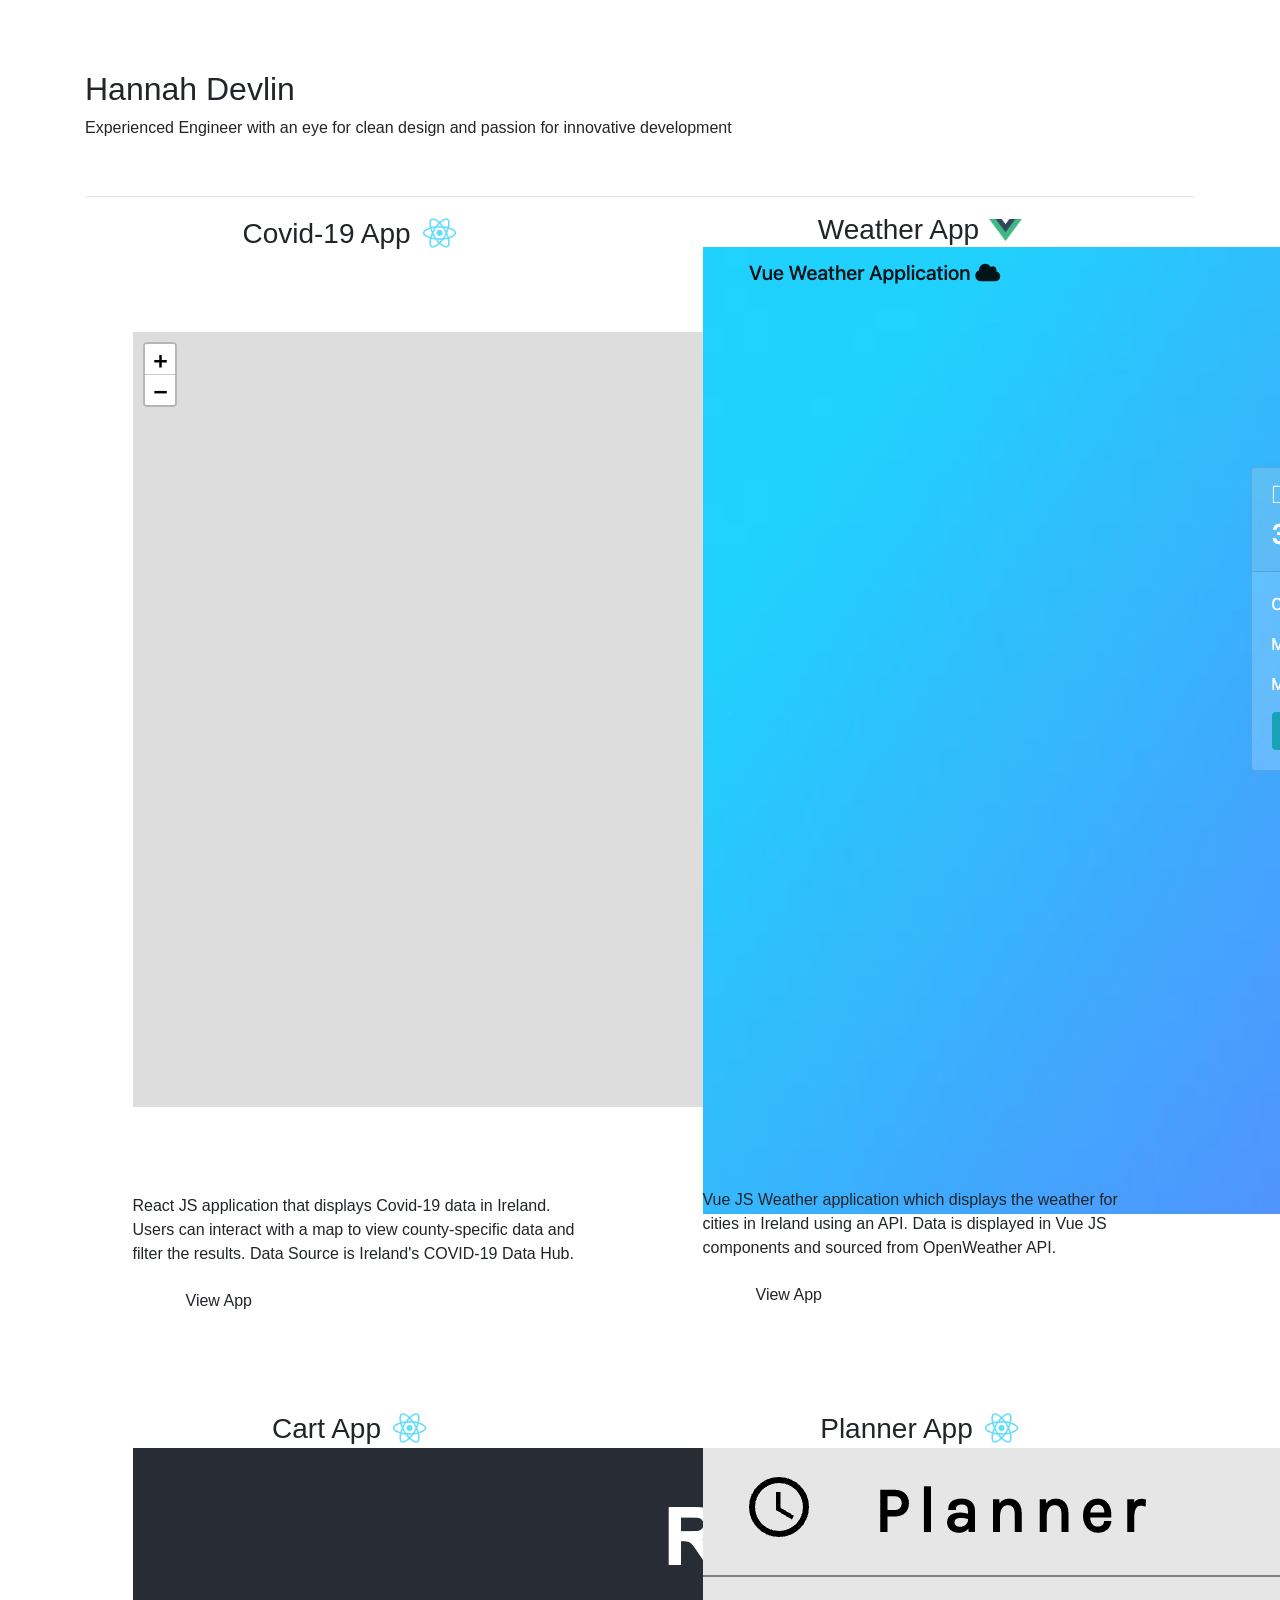
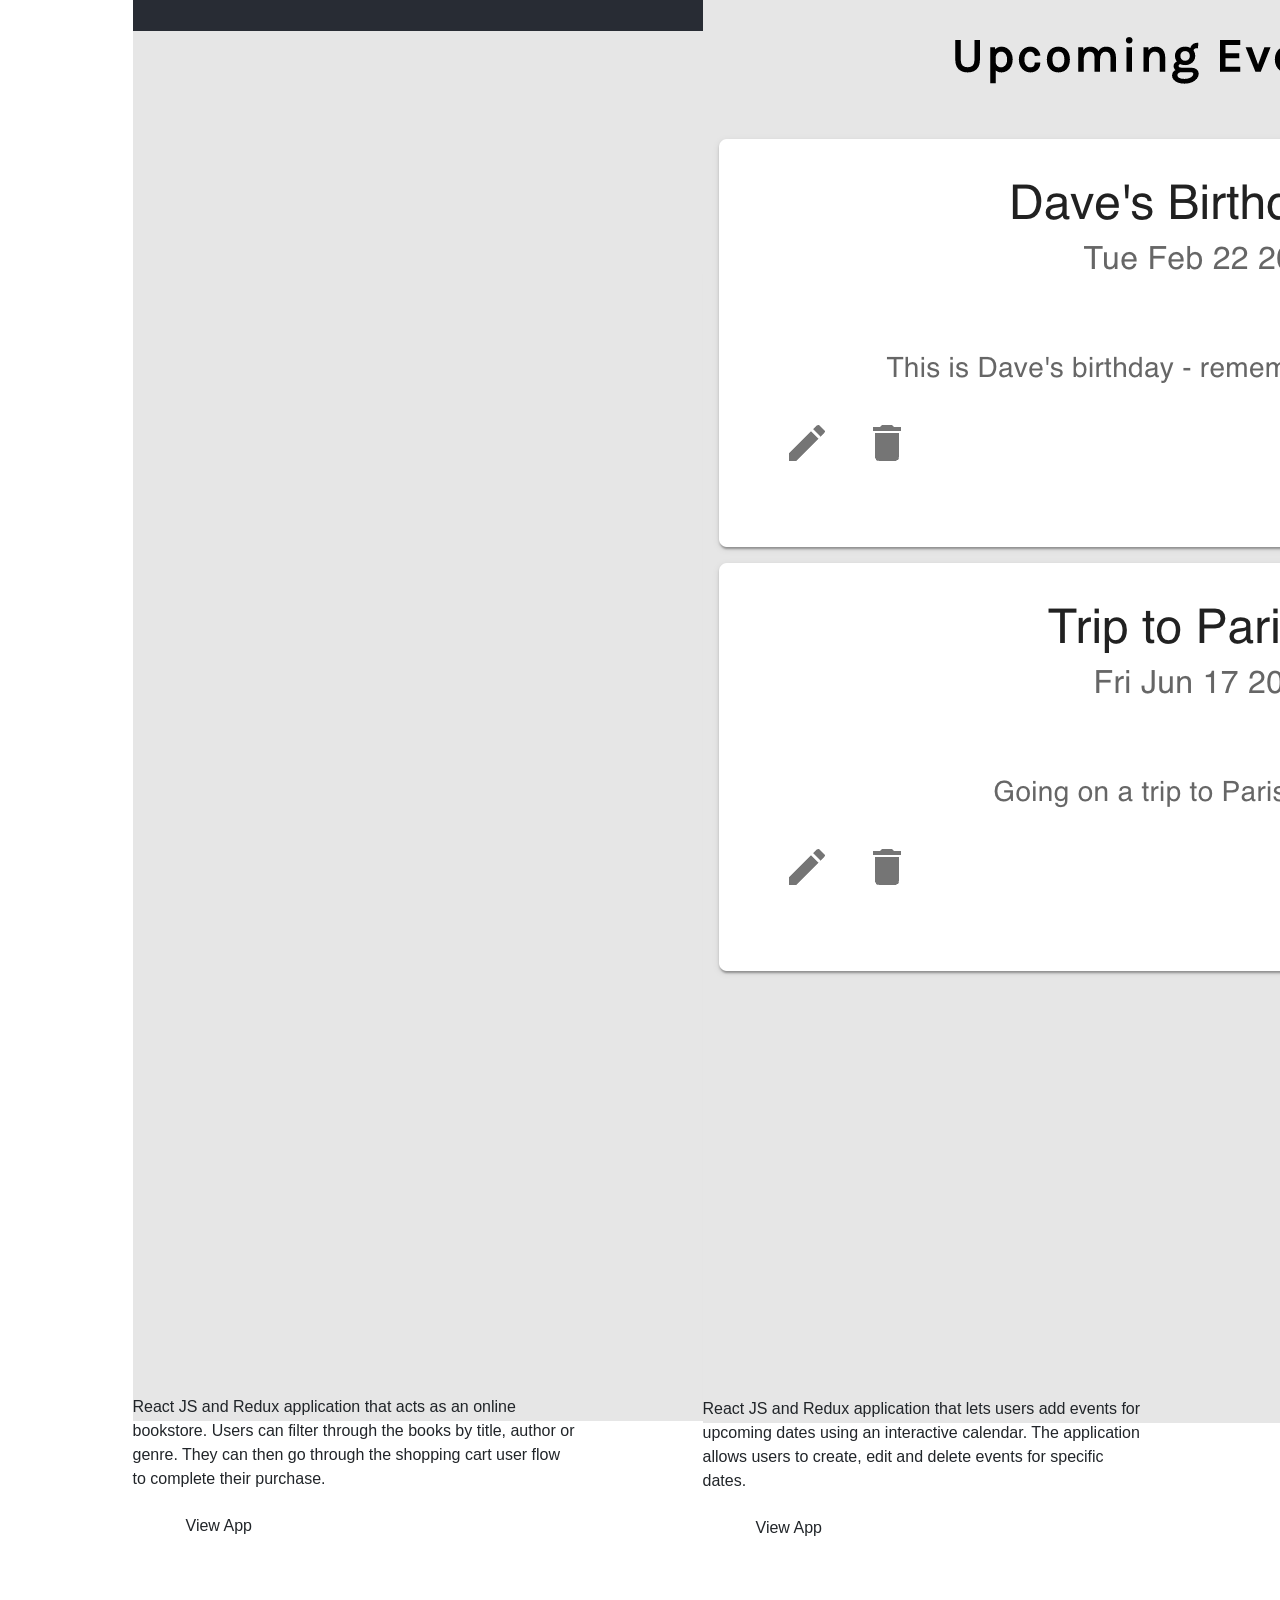
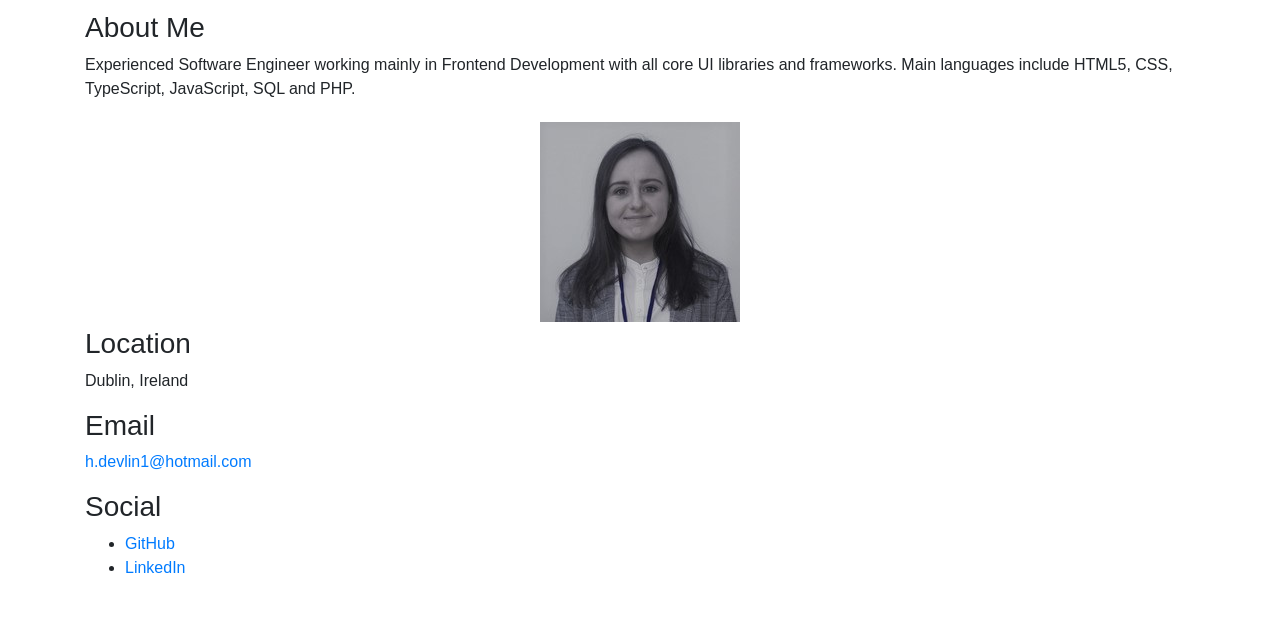
==== commit 6bef9ea0: "responsive fix: react, vue logos" ====
--- a/index.html
+++ b/index.html
@@ -30,8 +30,8 @@
             <div class="row justify-content-center">
                 <div class="col-md-5">
                     <div style="display: flex; justify-content: center;">
-                        <h3>Covid App</h3>
-                        <img src="images/react-logo.png" alt="react-logo" width="57px" height="40px" style="margin-top: -3px;">
+                        <h3 style="margin: auto 0px">Covid-19 App</h3>
+                        <img src="images/react-logo.png" alt="react-logo" width="57px" height="40px" style="margin: auto 0px">
                     </div>
                     
                     <a href="#" class="image fit">
@@ -80,8 +80,8 @@
                 <div class="col-sm-1"></div>
                 <div class="col-md-5">
                     <div style="display: flex; justify-content: center;">
-                        <h3>Weather App</h3>
-                        <img src="images/vue-logo.png" alt="vue-logo" width="33px" height="22px" style="margin-top: 5px; margin-left: 10px;">
+                        <h3 style="margin: auto 0px">Weather App</h3>
+                        <img src="images/vue-logo.png" alt="vue-logo" width="33px" height="22px" style="margin: auto 10px">
                     </div>
                     
                     <a href="#" class="image fit">
@@ -103,11 +103,12 @@
             </div>
             <br>
             <br>
+            <br>
             <div class="row justify-content-center">
                 <div class="col-md-5">
                     <div style="display: flex; justify-content: center;">
-                        <h3>Shopping Cart App</h3>
-                        <img src="images/react-logo.png" alt="react-logo" width="57px" height="40px" style="margin-top: -3px;">
+                        <h3 style="margin: auto 0px">Cart App</h3>
+                        <img src="images/react-logo.png" alt="react-logo" width="57px" height="40px" style="margin: auto 0px">
                     </div>
                     
                     <a href="#" class="image fit">
@@ -129,8 +130,8 @@
                 <div class="col-sm-1"></div>
                 <div class="col-md-5">
                     <div style="display: flex; justify-content: center;">
-                        <h3>Planner App</h3>
-                        <img src="images/react-logo.png" alt="react-logo" width="57px" height="40px" style="margin-top: -3px;">
+                        <h3 style="margin: auto 0px">Planner App</h3>
+                        <img src="images/react-logo.png" alt="react-logo" width="57px" height="40px" style="margin: auto 0px">
                     </div>
                     
                     <a href="#" class="image fit">
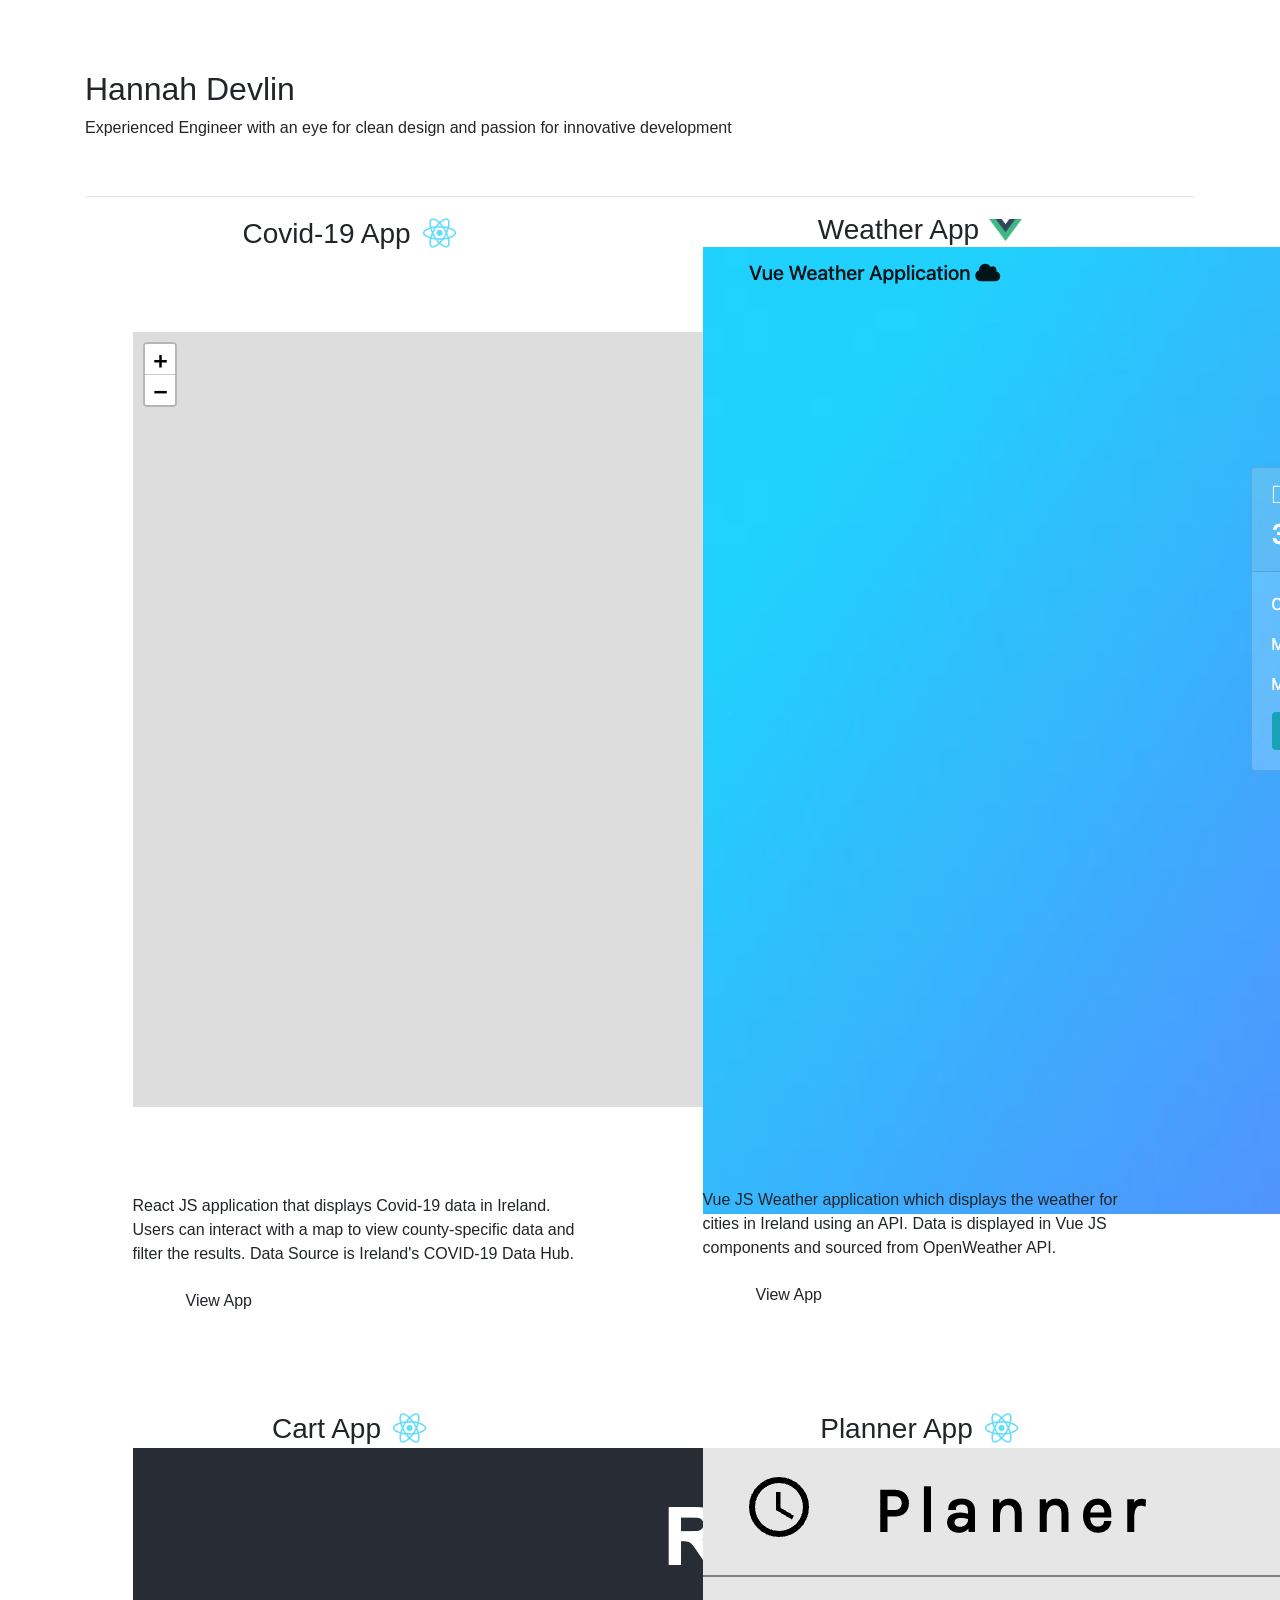
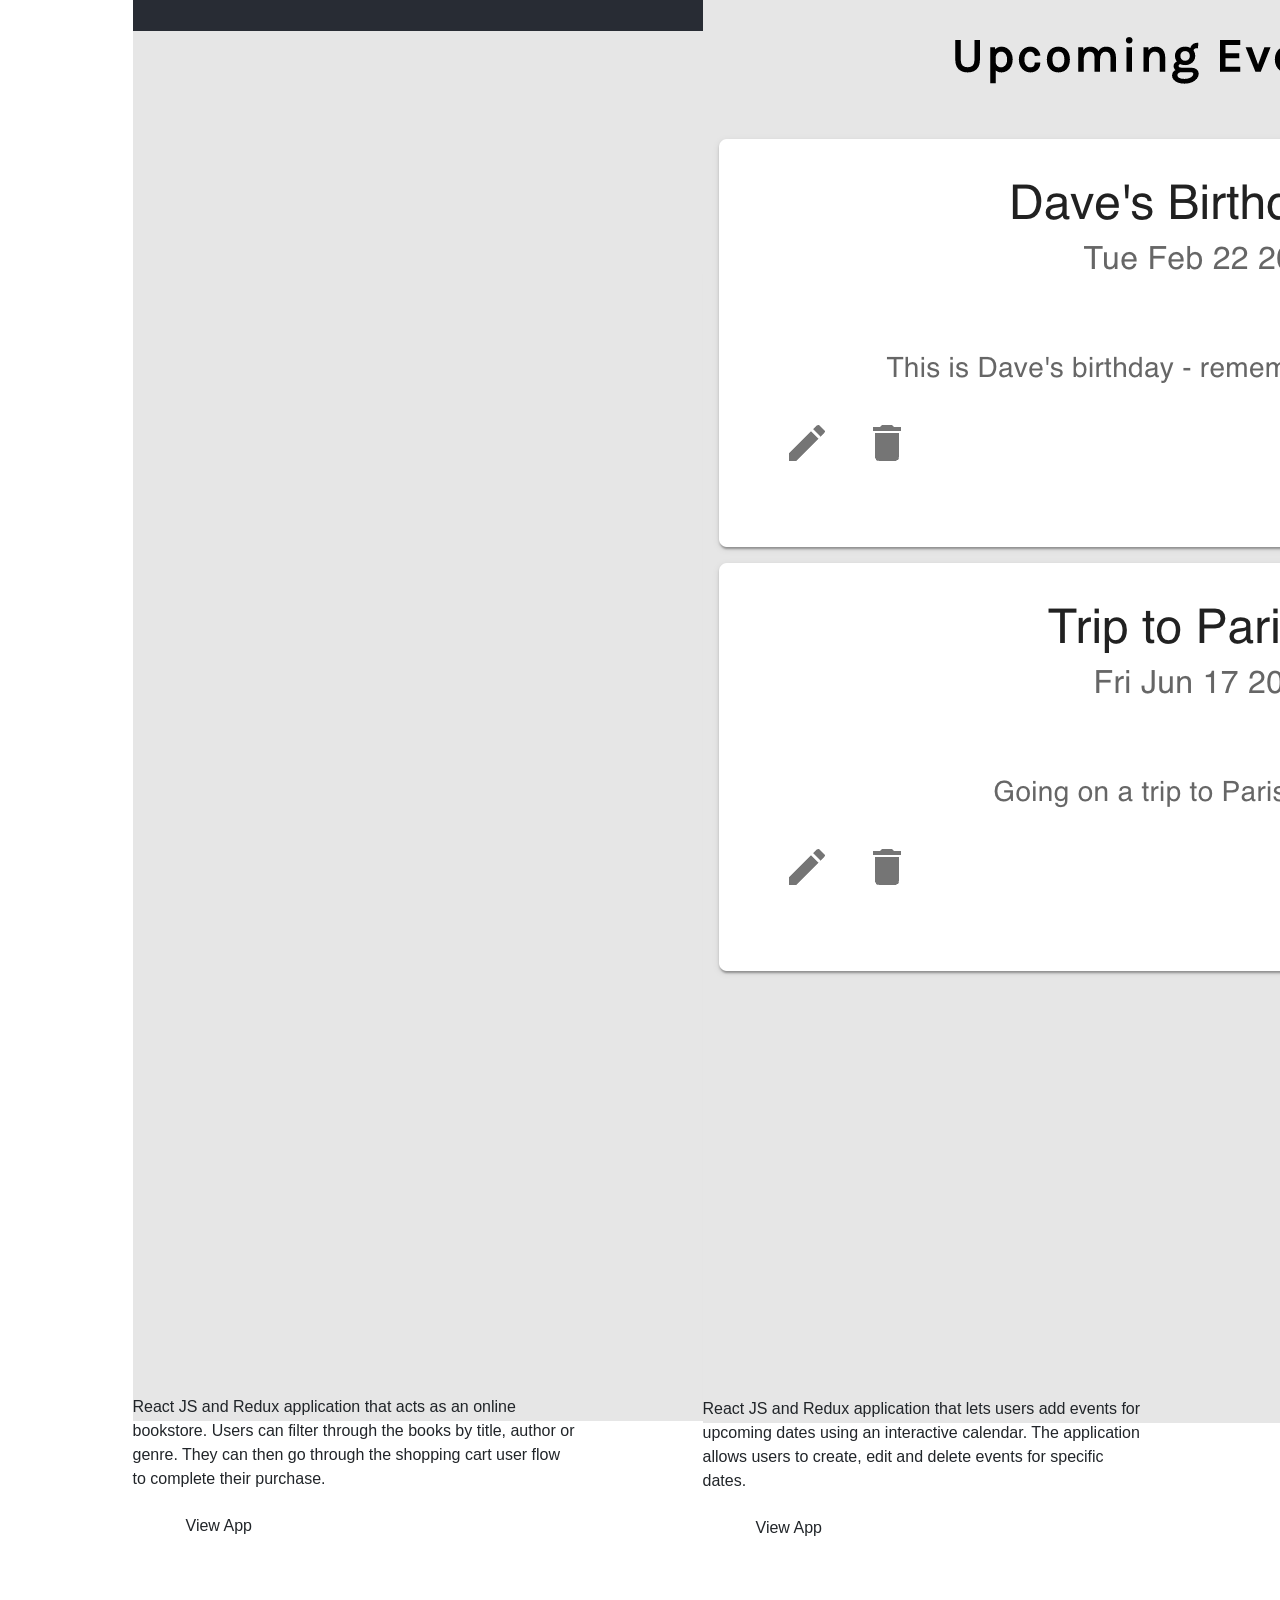
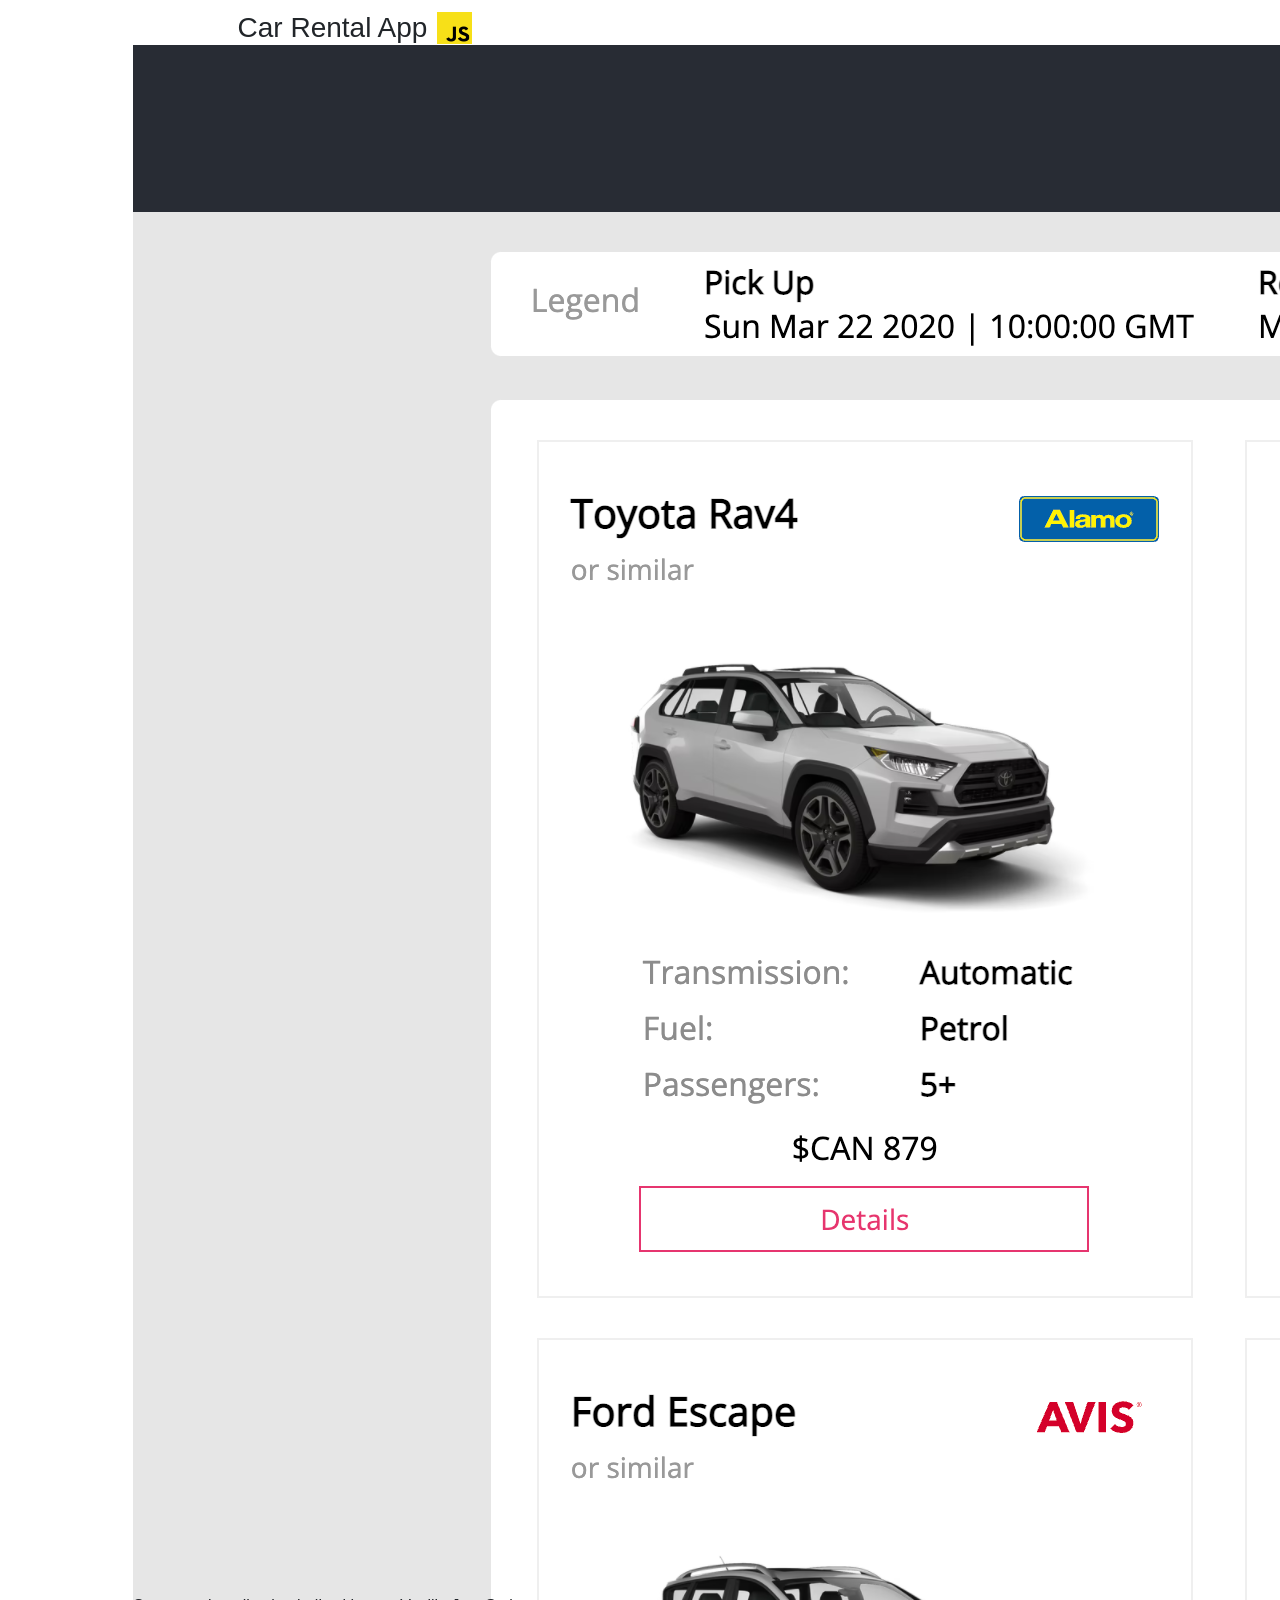
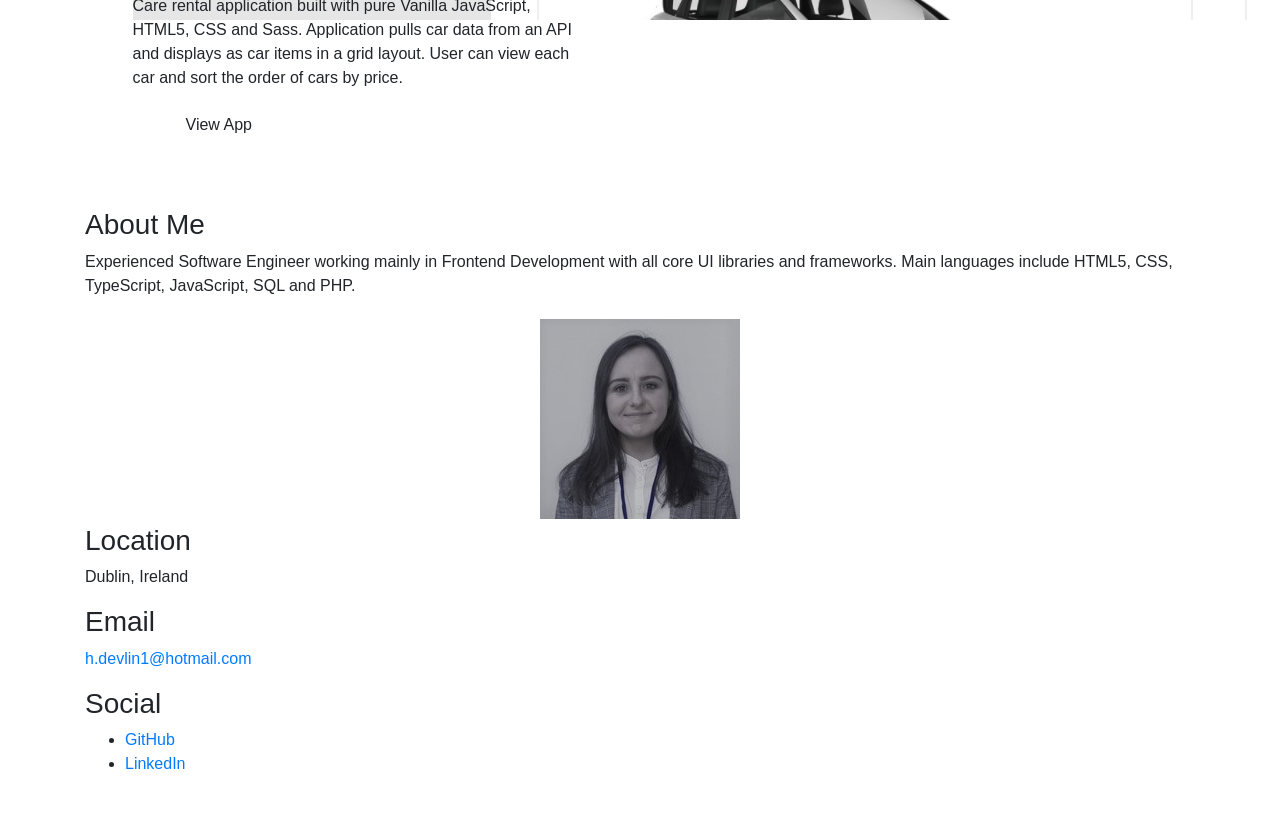
==== commit cc1b346c: "Car rental app added." ====
--- a/index.html
+++ b/index.html
@@ -148,6 +148,36 @@
                             <input class="btn btn-default" style="text-transform: capitalize; font-weight: 300;" type="submit" value="View App" />
                         </form>
                     </ul>
+                </div>
+            </div>
+            <br>
+            <br>
+            <div class="row justify-content-center">
+                <div class="col-md-5">
+                    <div style="display: flex; justify-content: center;">
+                        <h3 style="margin: auto 0px">Car Rental App</h3>
+                        <img src="images/js-logo.png" alt="react-logo" width="35px" height="32px" style="margin: auto 0px; margin-left: 10px;">
+                    </div>
+                    
+                    <a href="#" class="image fit">
+                        <img src="images/car-rental-app.png" alt="" />
+                    </a>
+
+                    <p style="margin-top: -26px;">
+                        Care rental application built with pure Vanilla JavaScript, HTML5, CSS and Sass.
+                        Application pulls car data from an API and displays as car items in a grid layout.
+                        User can view each car and sort the order of cars by price.
+                    </p>
+
+                    <ul class="actions special">
+                        <form action="https://car-rental-app-hd.netlify.app/">
+                            <input class="btn btn-default" style="text-transform: capitalize; font-weight: 300;" type="submit" value="View App" />
+                        </form>
+                    </ul>
+                </div>
+                <div class="col-sm-1"></div>
+                <div class="col-md-5">
+                    <!-- next project -->
                 </div>
             </div>
             <br>
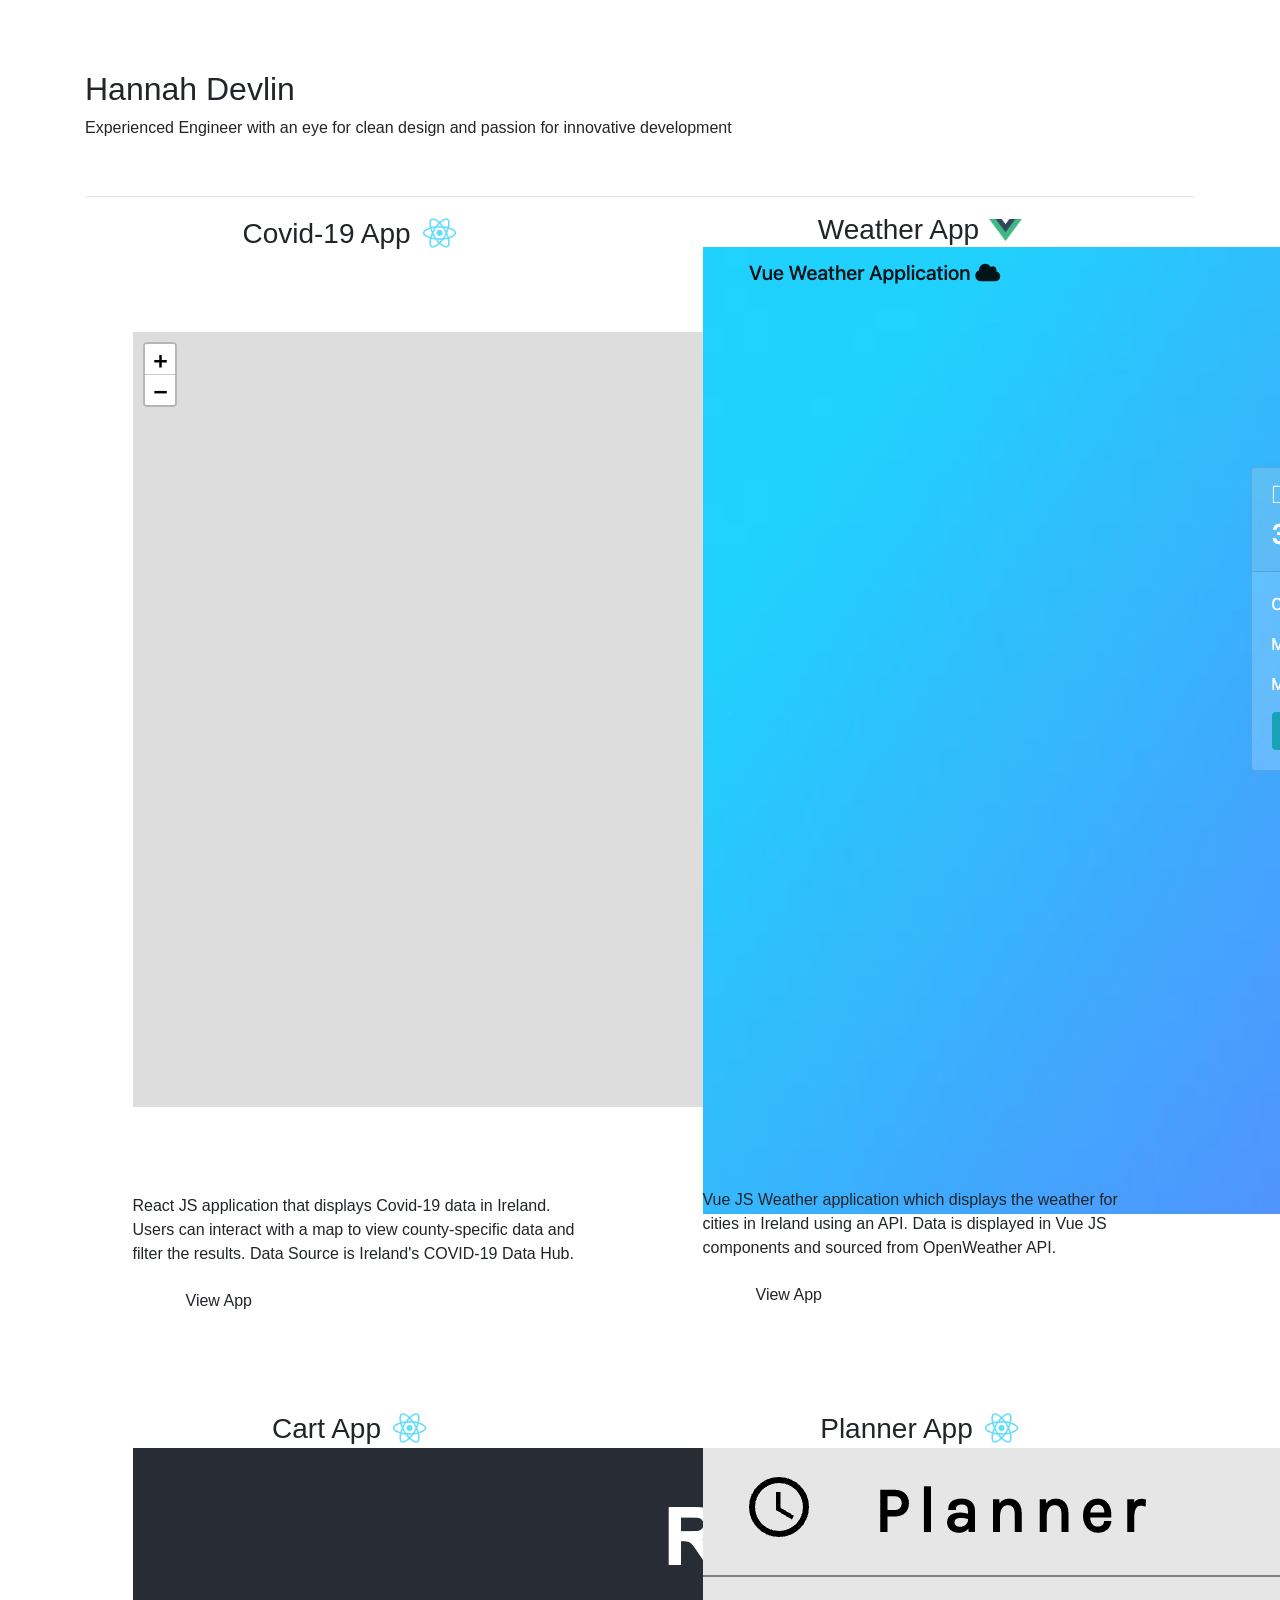
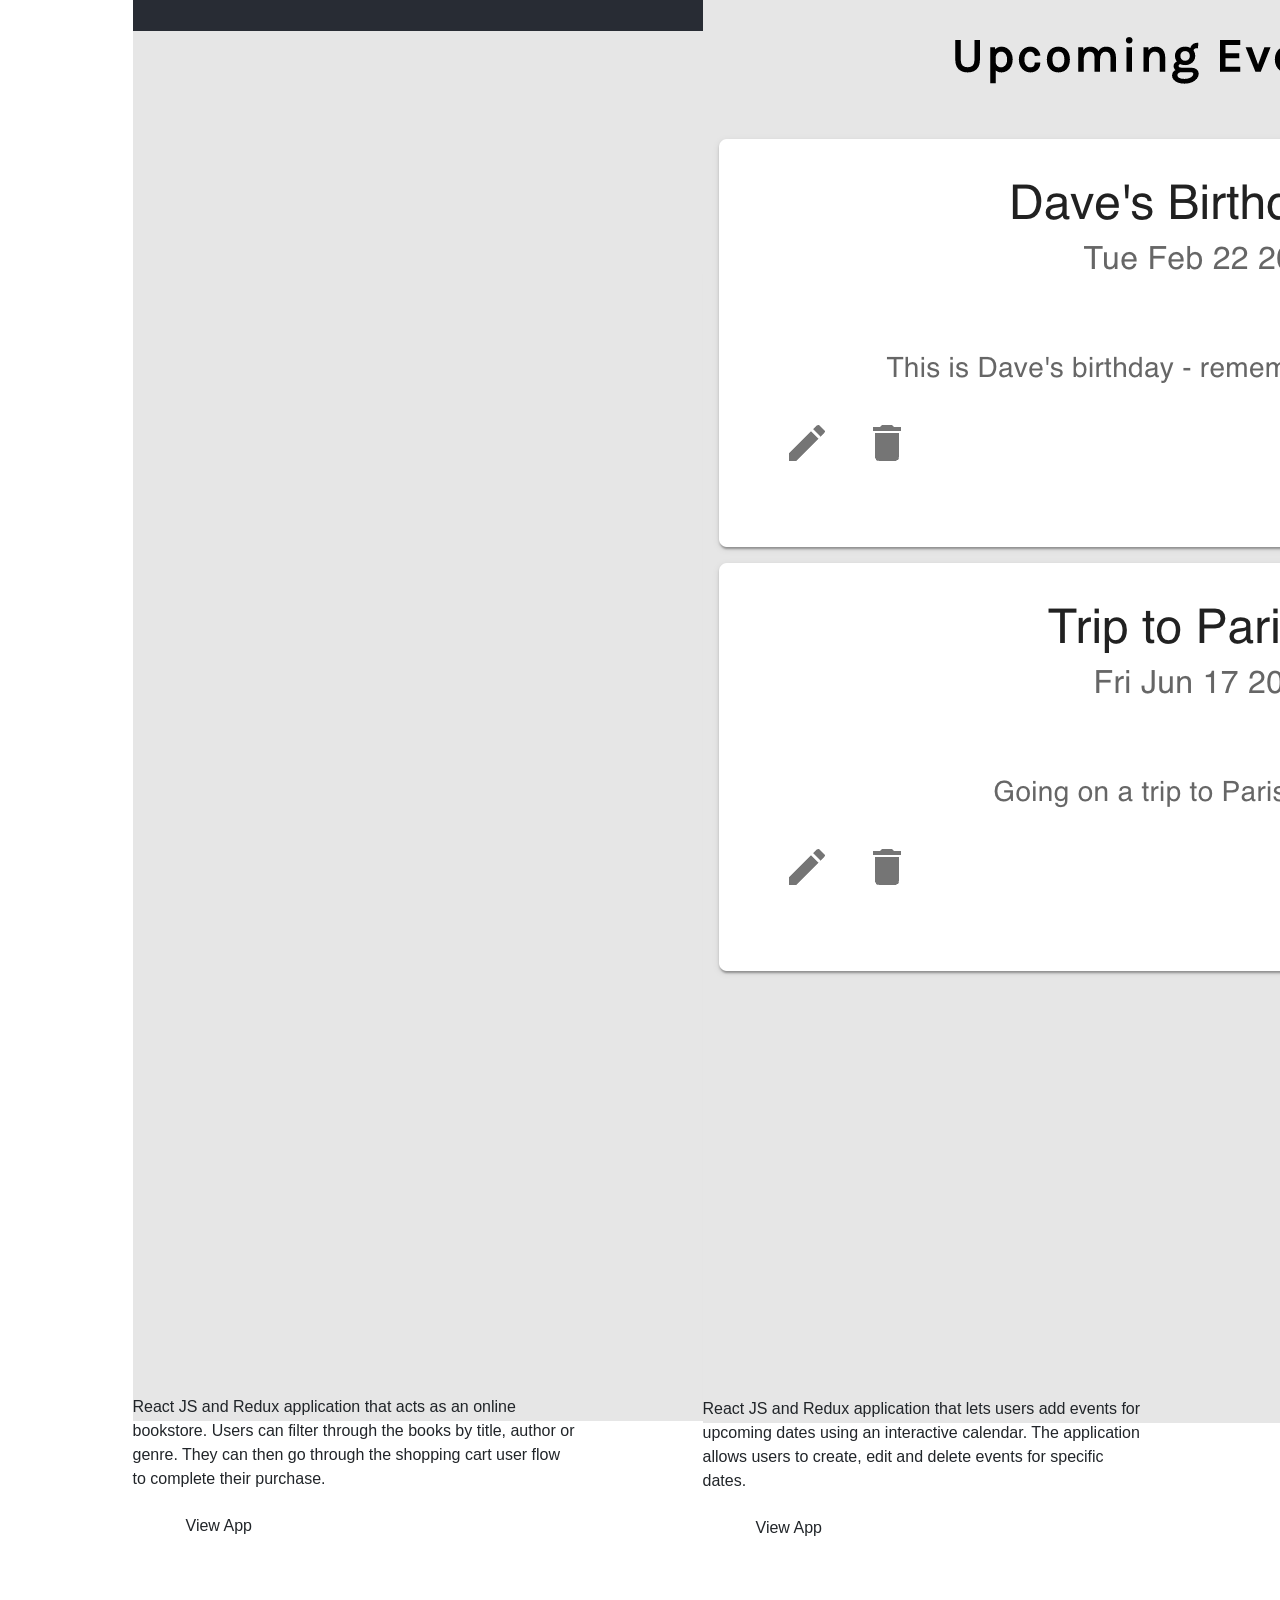
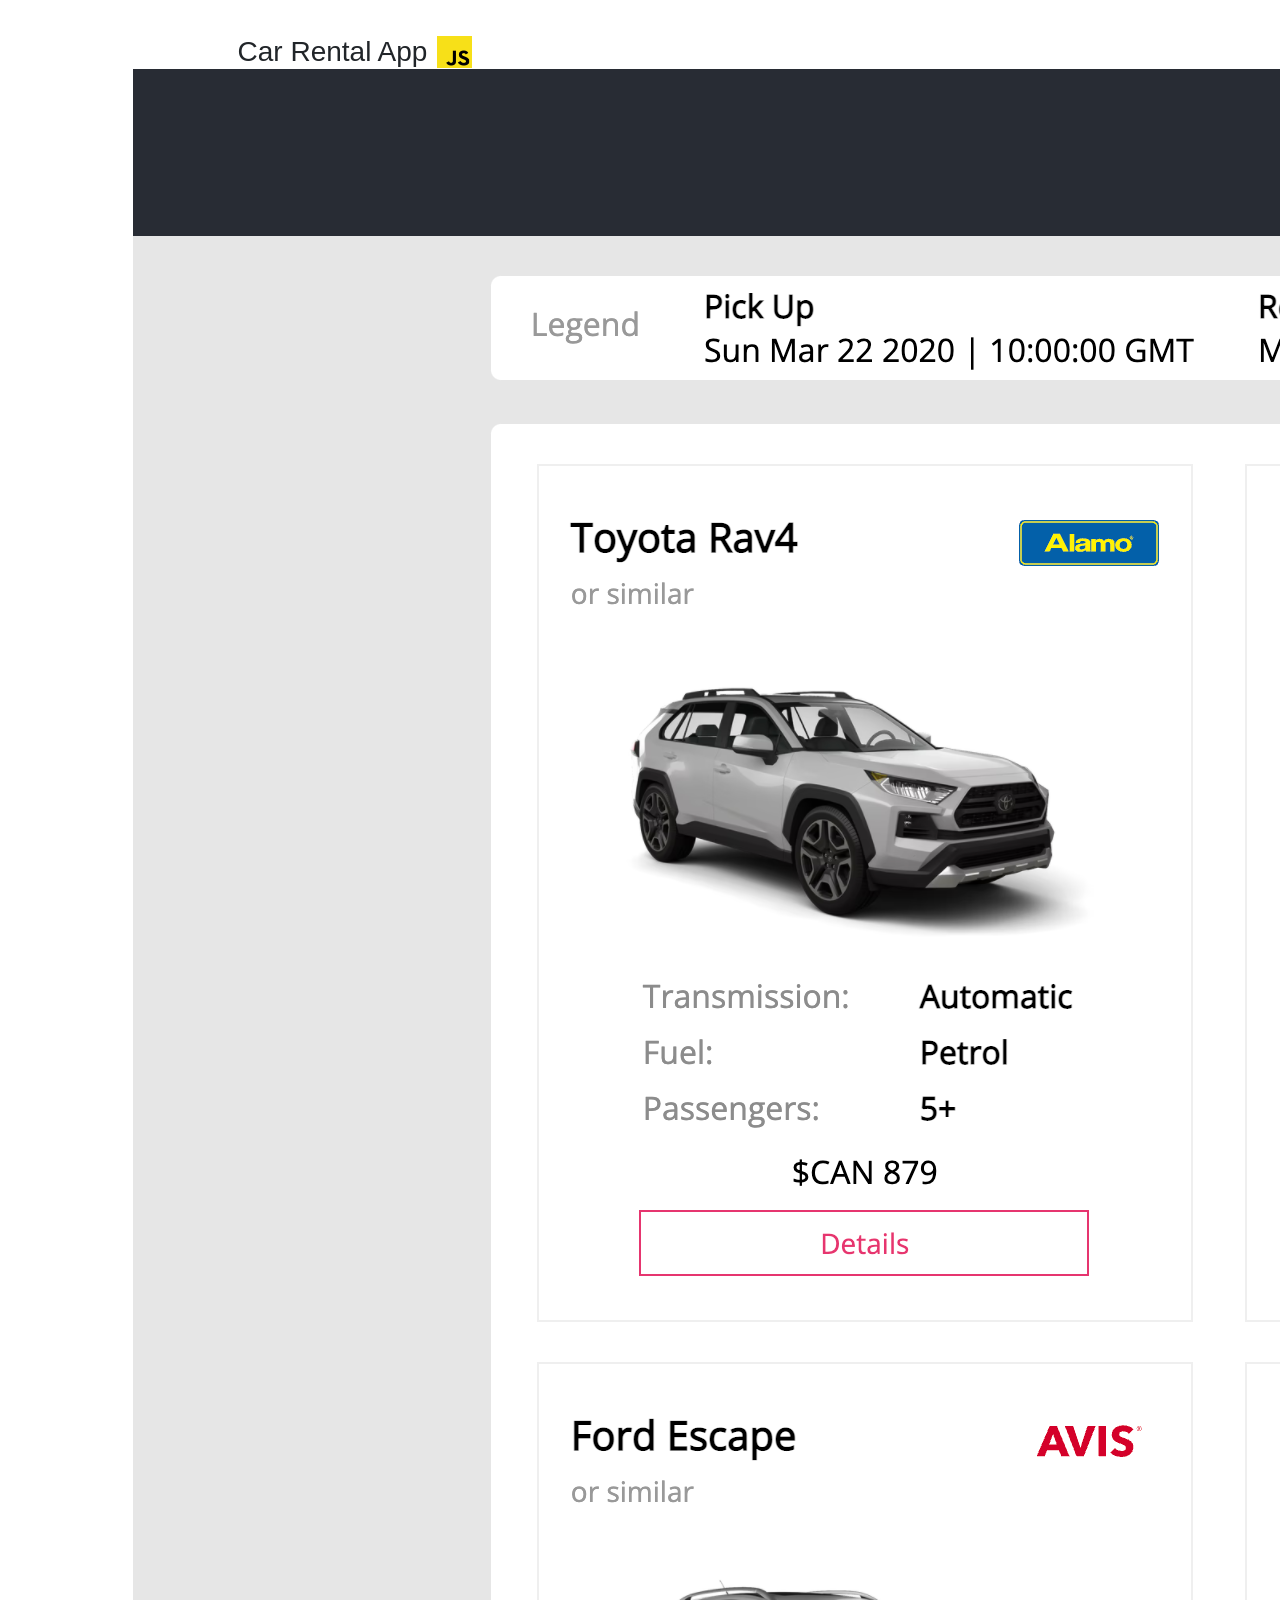
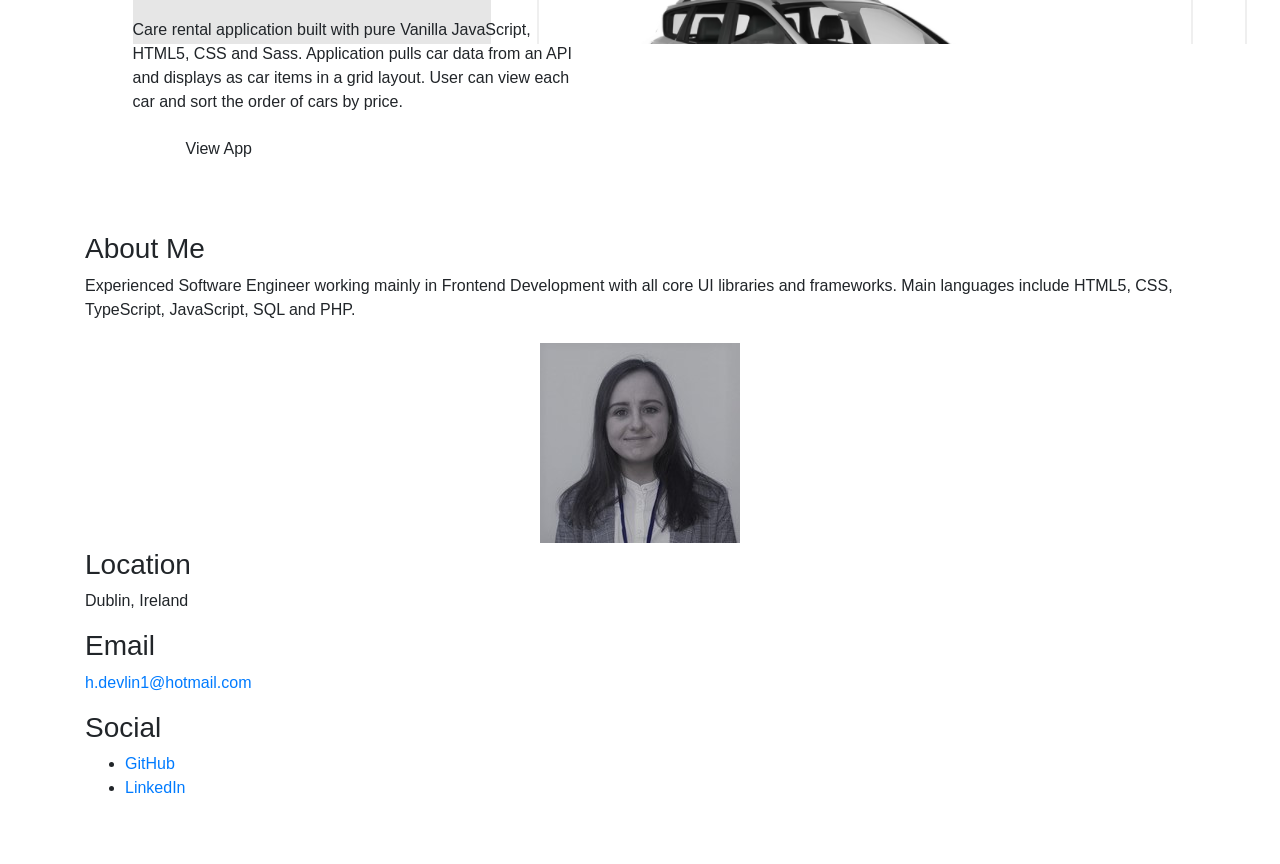
==== commit 7bdd80c9: "br fix." ====
--- a/index.html
+++ b/index.html
@@ -150,6 +150,7 @@
                     </ul>
                 </div>
             </div>
+            <br>
             <br>
             <br>
             <div class="row justify-content-center">
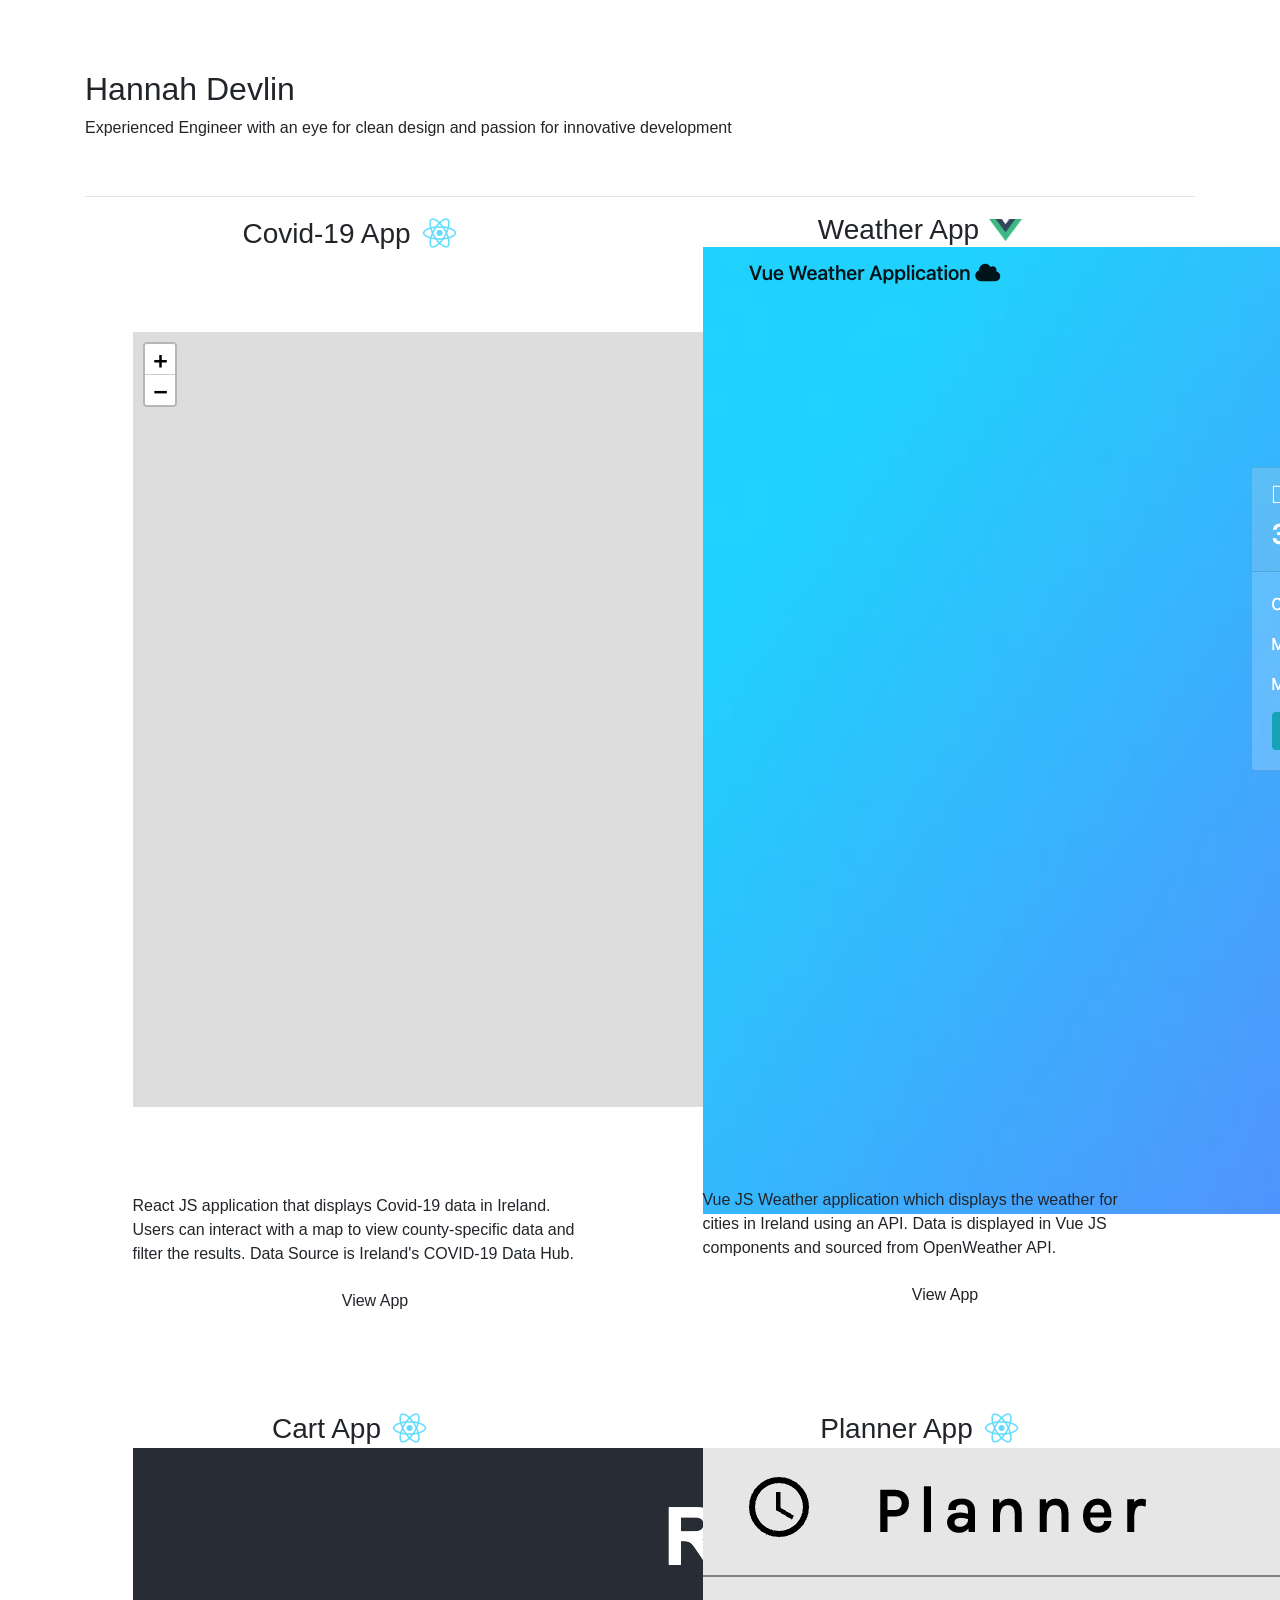
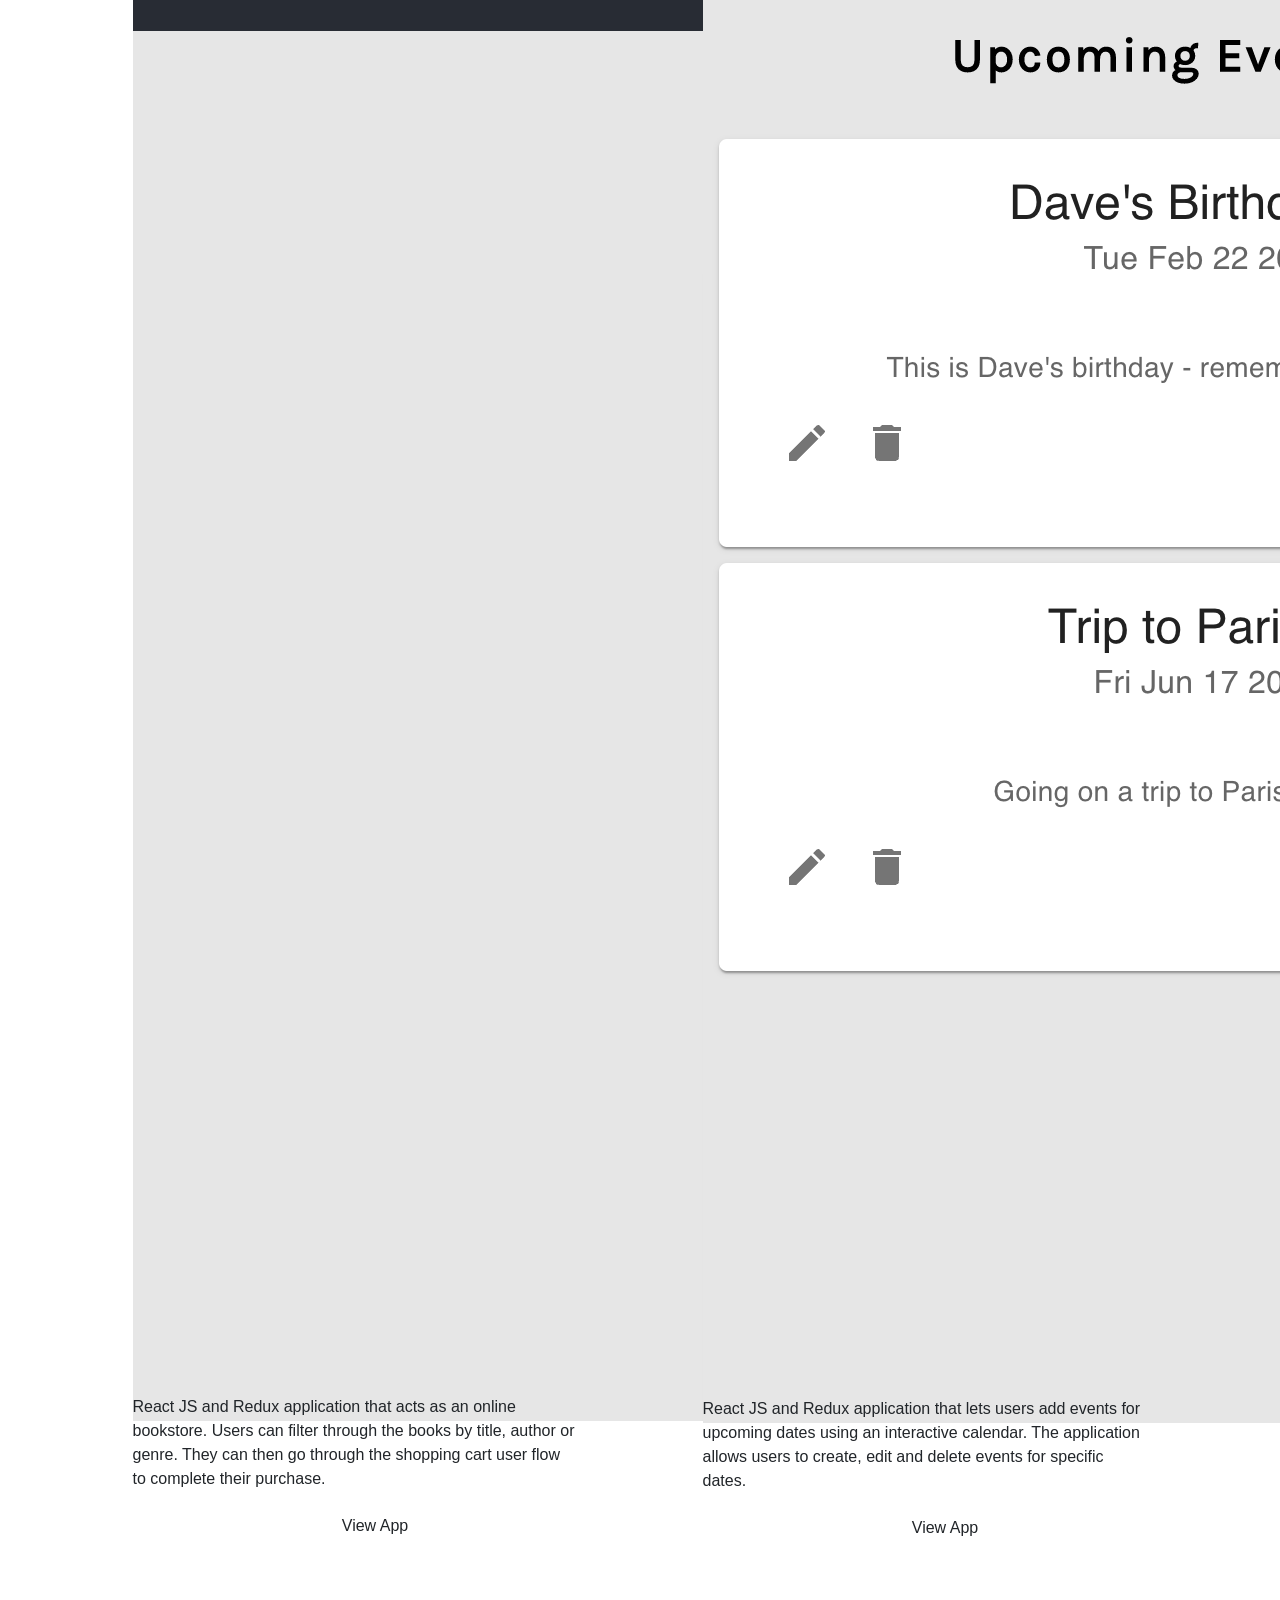
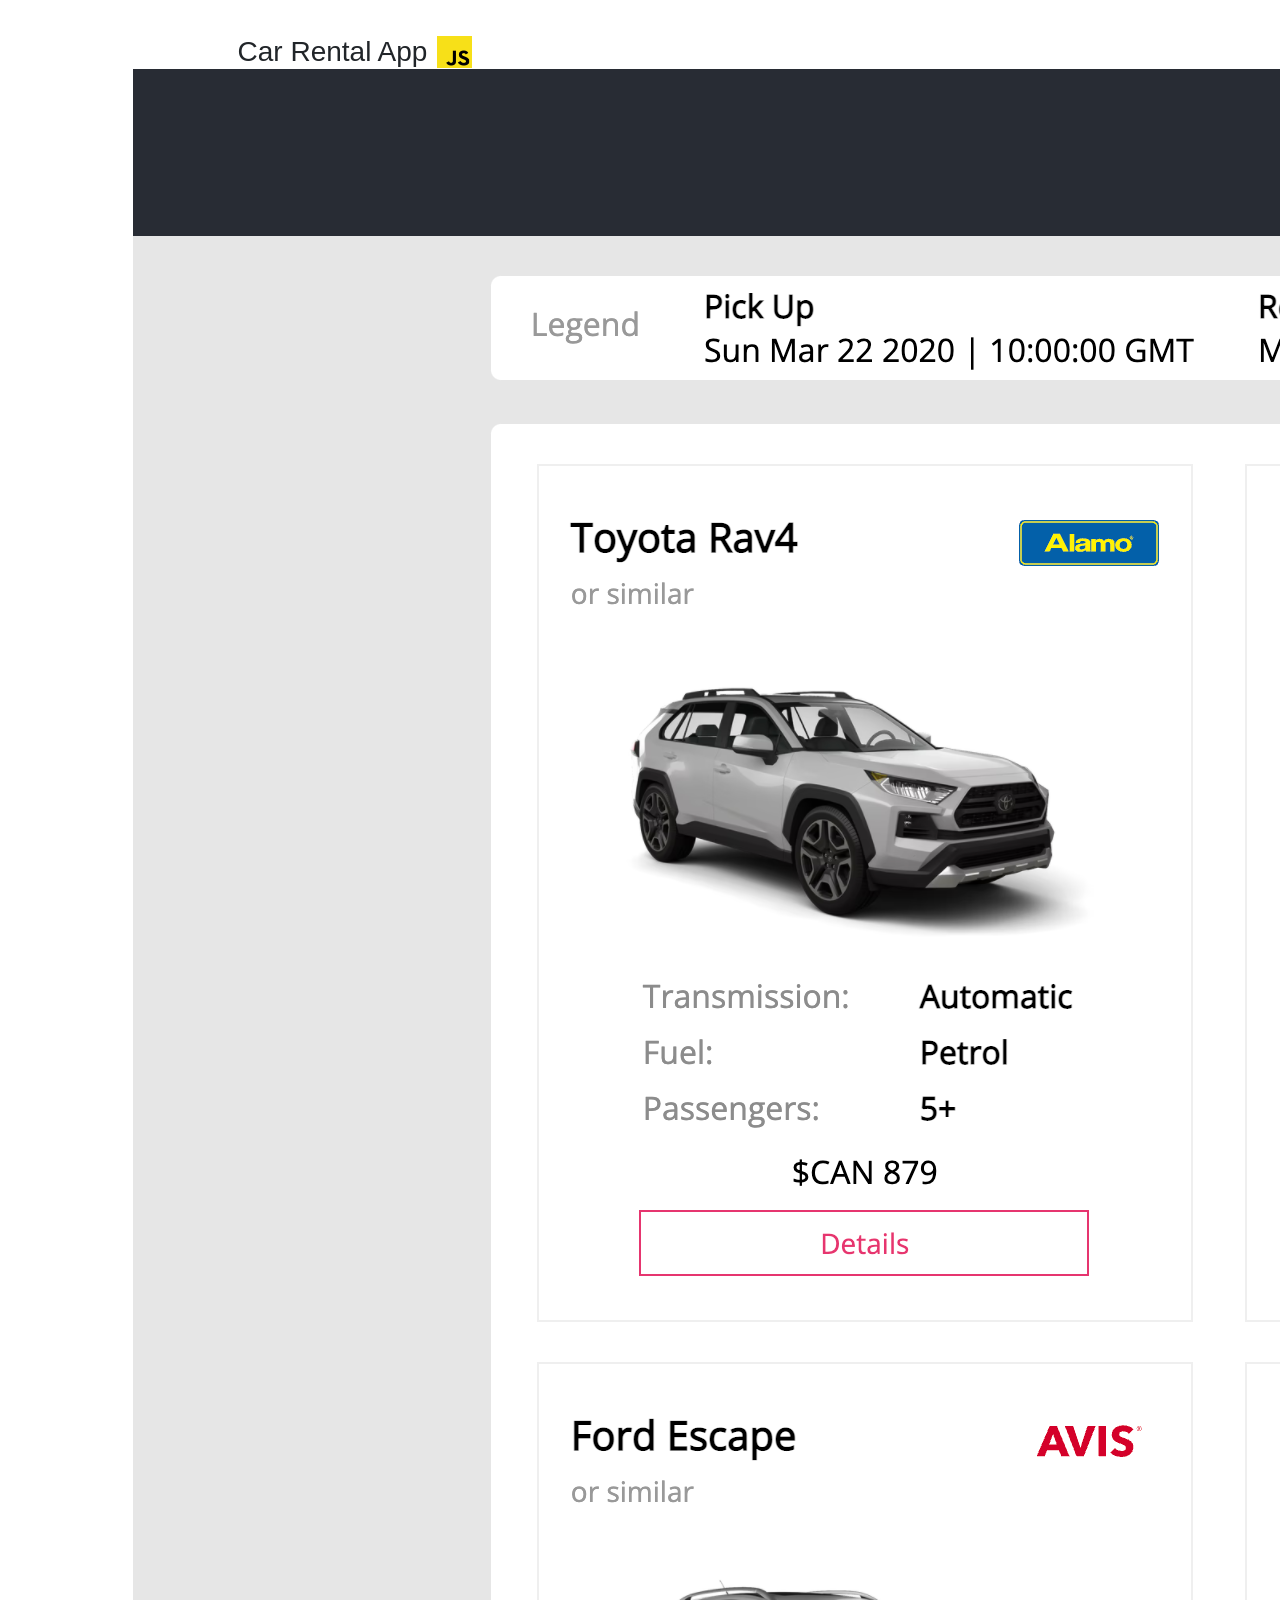
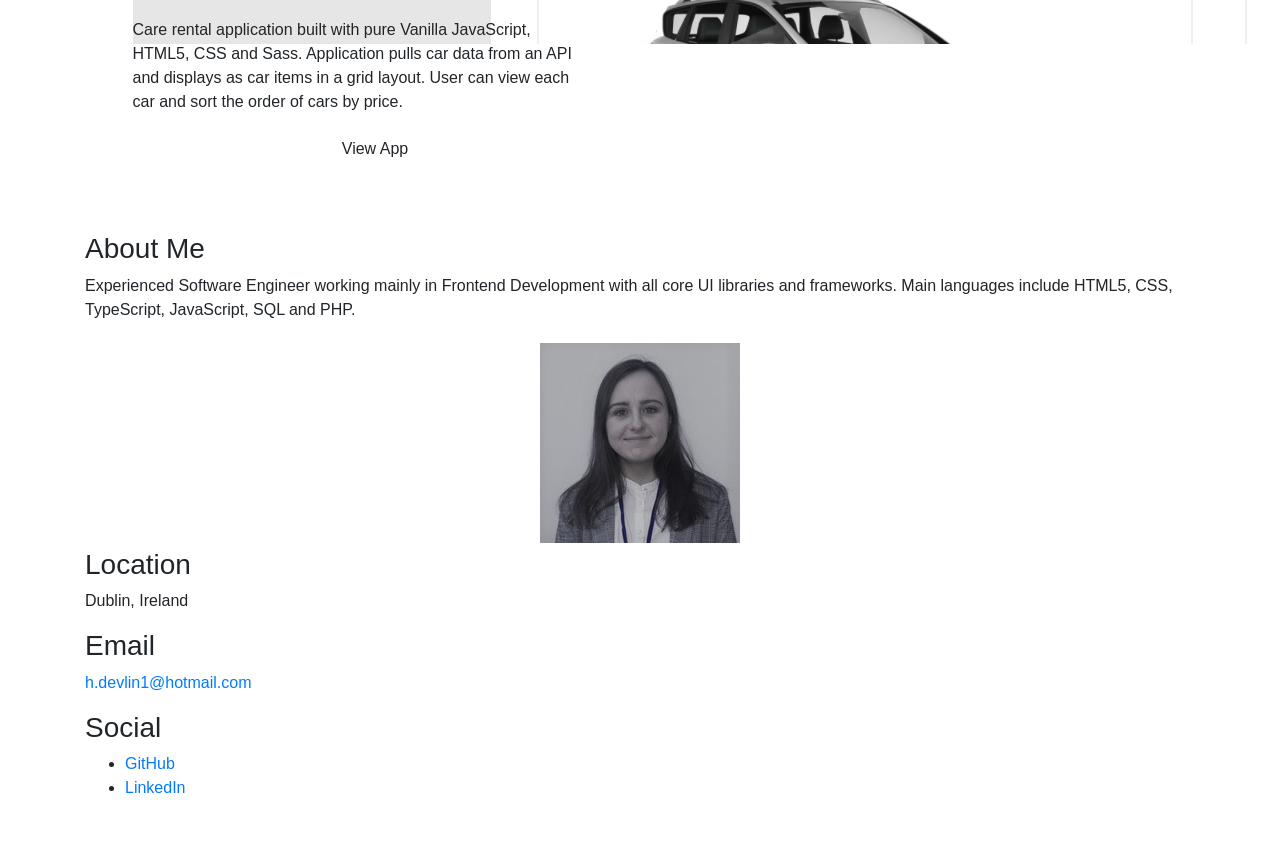
==== commit 4aac2242: "button width fix." ====
--- a/index.html
+++ b/index.html
@@ -51,7 +51,7 @@
                             class="btn btn-default"
                             data-toggle="modal"
                             data-target="#covidModal"
-                            style="text-transform: capitalize;"
+                            style="text-transform: capitalize; width: 100%;"
                         />
                     </ul>
 
@@ -70,7 +70,7 @@
                             <div class="modal-footer" style="display: flex; justify-content: space-between;">
                                 <input type="button" value="Go back" data-dismiss="modal" />
                                 <form action="https://covid-react-app-irl.herokuapp.com/" style="margin: 0px">
-                                <input type="submit" value="Proceed" style="text-transform: capitalize; background-color: #0756c7; color: white !important" />
+                                    <input type="submit" value="Proceed" style="text-transform: capitalize; background-color: #0756c7; color: white !important" />
                                 </form>
                             </div>
                             </div>
@@ -96,7 +96,7 @@
 
                     <ul class="actions special">
                         <form action="https://master.d39pj1w83hgks5.amplifyapp.com/#/">
-                            <input class="btn btn-default" style="text-transform: capitalize; font-weight: 300;" type="submit" value="View App" />
+                            <input class="btn btn-default" style="text-transform: capitalize; font-weight: 300; width: 100%;" type="submit" value="View App" />
                         </form>
                     </ul>
                 </div>
@@ -123,7 +123,7 @@
 
                     <ul class="actions special">
                         <form action="https://react-redux-cart-app.netlify.app/">
-                            <input class="btn btn-default" style="text-transform: capitalize; font-weight: 300;" type="submit" value="View App" />
+                            <input class="btn btn-default" style="text-transform: capitalize; font-weight: 300; width: 100%;" type="submit" value="View App" />
                         </form>
                     </ul>
                 </div>
@@ -145,7 +145,7 @@
 
                     <ul class="actions special">
                         <form action="https://brave-beaver-b83dfe.netlify.app/">
-                            <input class="btn btn-default" style="text-transform: capitalize; font-weight: 300;" type="submit" value="View App" />
+                            <input class="btn btn-default" style="text-transform: capitalize; font-weight: 300; width: 100%;" type="submit" value="View App" />
                         </form>
                     </ul>
                 </div>
@@ -172,7 +172,7 @@
 
                     <ul class="actions special">
                         <form action="https://car-rental-app-hd.netlify.app/">
-                            <input class="btn btn-default" style="text-transform: capitalize; font-weight: 300;" type="submit" value="View App" />
+                            <input class="btn btn-default" style="text-transform: capitalize; font-weight: 300; width: 100%;" type="submit" value="View App" />
                         </form>
                     </ul>
                 </div>
--- a/assets/css/custom.css
+++ b/assets/css/custom.css
@@ -1,4 +1,4 @@
-.container{
+.container {
     margin-top:70px;
 }
 
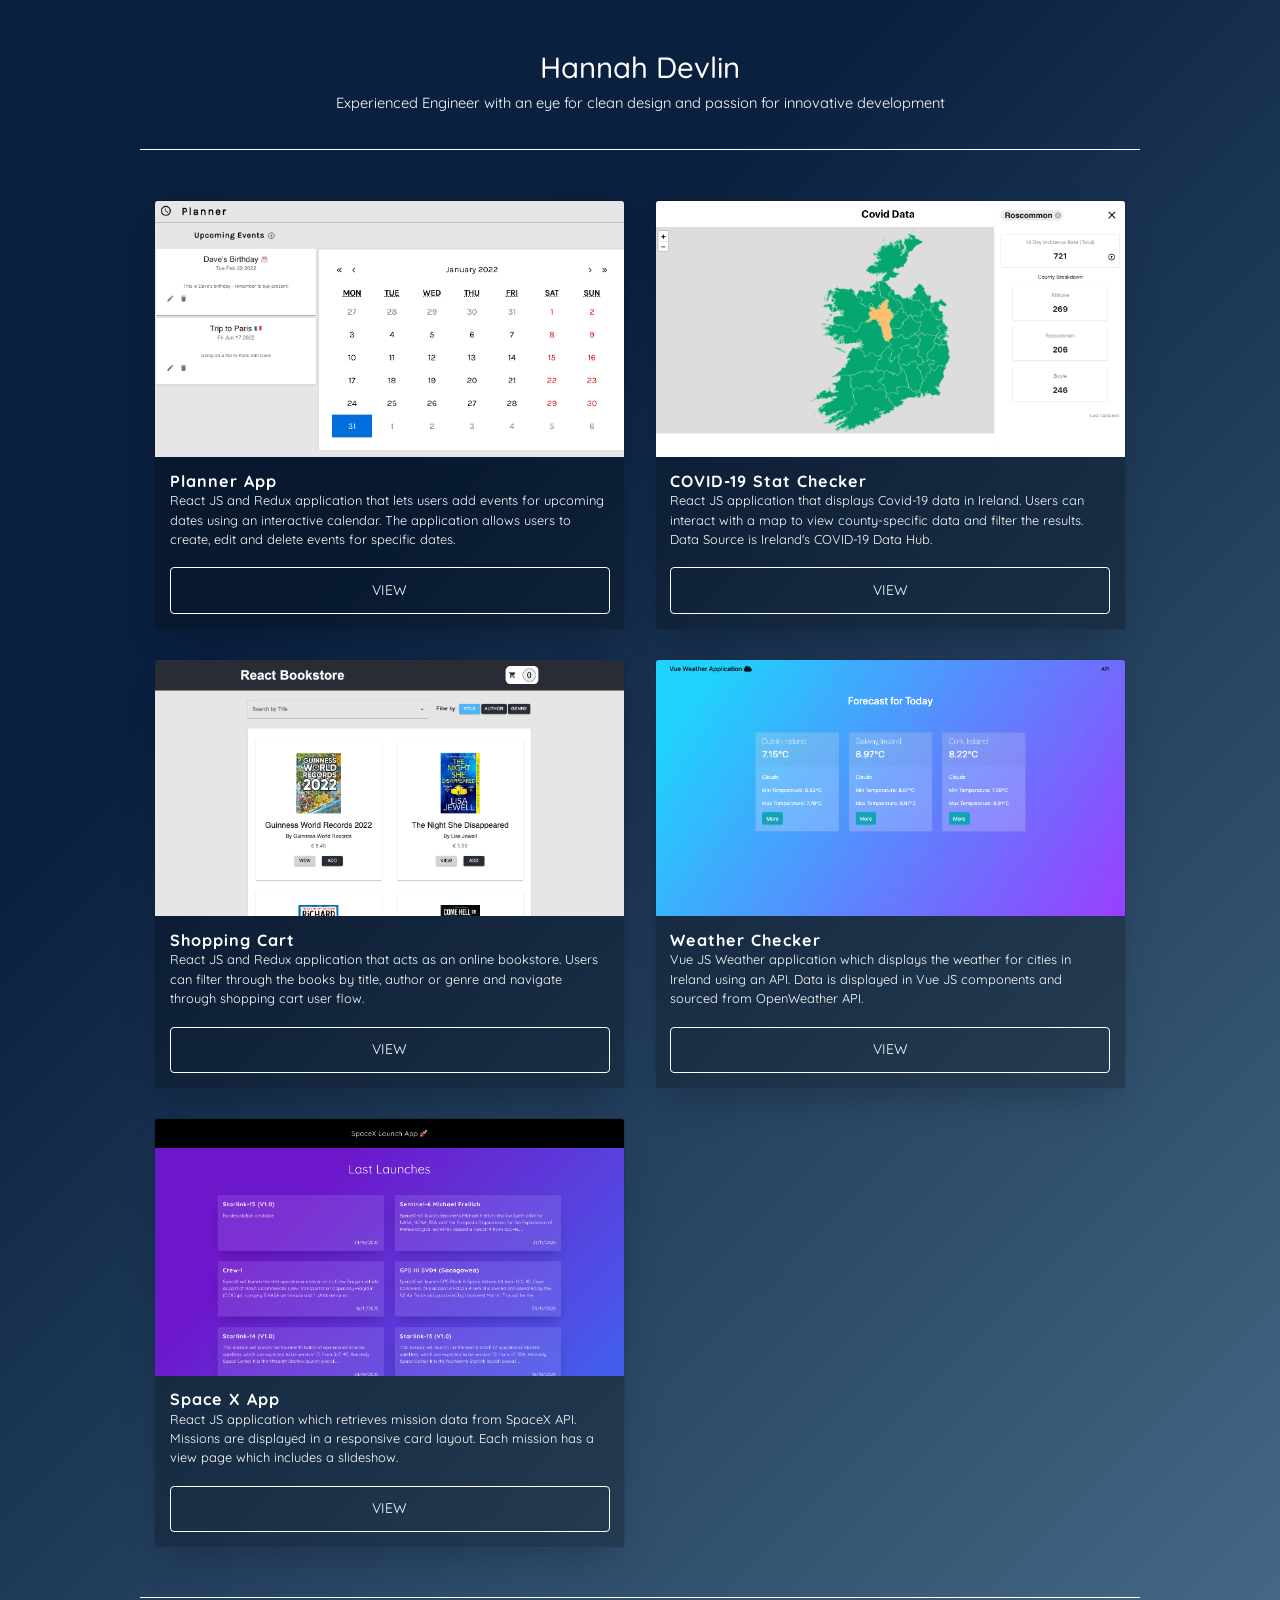
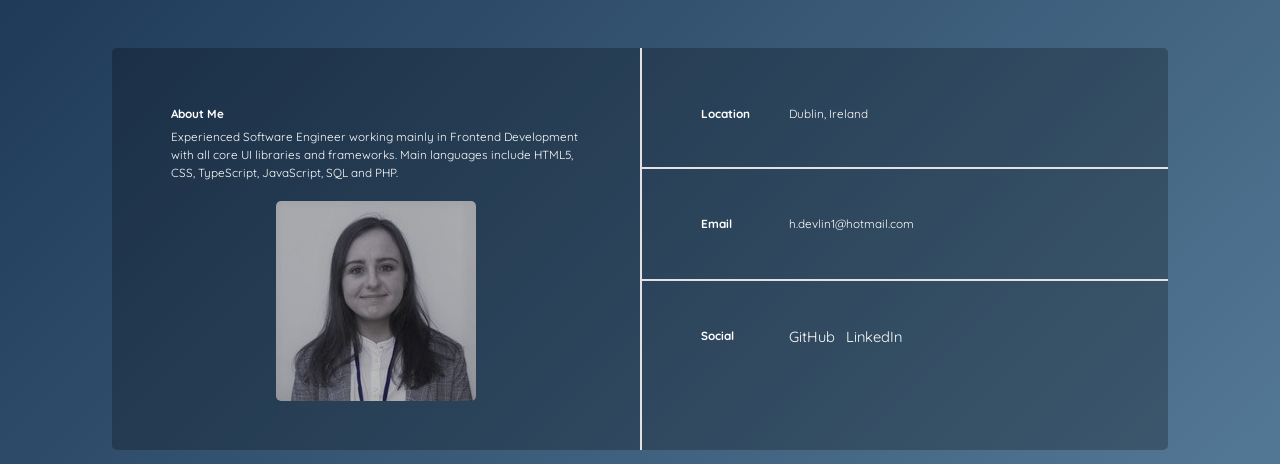
==== commit a1975ab3: "major refactor" ====
--- a/index.html
+++ b/index.html
@@ -17,44 +17,57 @@
 		<link rel="stylesheet" type="text/css" href="assets/css/custom.css">
     </head>
     <body>
-        <div class="container">
-            <div class="row justify-content-center">
-                <div class="col-md-12">
-                    <header class="major">
-                        <h2>Hannah Devlin</h2>
-                        <p>Experienced Engineer with an eye for clean design and passion for innovative development</p>
-                        <br><hr>
-                    </header>
+        <div style="display: flex; justify-content: center; margin: 35px;">
+            <div>
+                <div style="display: flex; justify-content: center; color: white">
+                    <h2>Hannah Devlin</h2>
+                </div>
+                <div style="display: flex; justify-content: center; color: white">
+                    Experienced Engineer with an eye for clean design and passion for innovative development
                 </div>
             </div>
-            <div class="row justify-content-center">
-                <div class="col-md-5">
-                    <div style="display: flex; justify-content: center;">
-                        <h3 style="margin: auto 0px">Covid-19 App</h3>
-                        <img src="images/react-logo.png" alt="react-logo" width="57px" height="40px" style="margin: auto 0px">
+        </div>
+        <div class="main">
+            <ul
+                class="cards"
+                style= "width: 80%;
+                        border-top: 1px solid white;
+                        border-bottom: 1px solid white;
+                        padding-top: 35px;
+                        padding-bottom: 35px;">
+                <li class="cards_item">
+                <div class="card">
+                    <div class="card_image">
+                        <img src="images/react-planner.png">
                     </div>
-                    
-                    <a href="#" class="image fit">
-                        <img src="images/covid-app.png" alt="" />
-                    </a>
-
-                    <p style="margin-top: -26px;">
-                        React JS application that displays Covid-19 data in Ireland.
-                        Users can interact with a map to view county-specific data and
-                        filter the results. Data Source is Ireland's COVID-19 Data Hub.
-                    </p>
-
-                    <ul class="actions special">
-                        <input
-                            type="button"
-                            value="View App"
-                            class="btn btn-default"
-                            data-toggle="modal"
-                            data-target="#covidModal"
-                            style="text-transform: capitalize; width: 100%;"
-                        />
-                    </ul>
-
+                    <div class="card_content">
+                        <h2 class="card_title">Planner App</h2>
+                        <p class="card_text">
+                            React JS and Redux application that lets users add events for upcoming dates using an interactive calendar.
+                            The application allows users to create, edit and delete events for specific dates.
+                        </p>
+                        <button class="btn card_btn" type="submit">
+                            View
+                        </button>
+                    </div>
+                </div>
+                </li>
+                <li class="cards_item">
+                    <div class="card">
+                        <div class="card_image">
+                            <img src="images/covid-app.png">
+                        </div>
+                        <div class="card_content">
+                            <h2 class="card_title">COVID-19 Stat Checker</h2>
+                            <p class="card_text">
+                                React JS application that displays Covid-19 data in Ireland.
+                                Users can interact with a map to view county-specific data and
+                                filter the results. Data Source is Ireland's COVID-19 Data Hub.
+                            </p>
+                            <button class="btn card_btn" data-toggle="modal"
+                            data-target="#covidModal">View</button>
+                        </div>
+                    </div>
                     <div class="modal fade" id="covidModal" tabindex="-1" role="dialog" aria-labelledby="exampleModalLabel" aria-hidden="true">
                         <div class="modal-dialog" role="document">
                             <div class="modal-content" style="background-color: white;">
@@ -76,137 +89,84 @@
                             </div>
                         </div>
                     </div>
-                </div>
-                <div class="col-sm-1"></div>
-                <div class="col-md-5">
-                    <div style="display: flex; justify-content: center;">
-                        <h3 style="margin: auto 0px">Weather App</h3>
-                        <img src="images/vue-logo.png" alt="vue-logo" width="33px" height="22px" style="margin: auto 10px">
+                </li>
+                <li class="cards_item">
+                    <div class="card">
+                        <div class="card_image">
+                            <img src="images/shopping-cart.png">
+                        </div>
+                        <div class="card_content">
+                        <h2 class="card_title">Shopping Cart</h2>
+                        <p class="card_text">
+                            React JS and Redux application that acts as an online bookstore. 
+                            Users can filter through the books by title, author or genre and
+                            navigate through shopping cart user flow.
+                        </p>
+                        <button class="btn card_btn">View</button>
+                        </div>
                     </div>
-                    
-                    <a href="#" class="image fit">
-                        <img src="images/vue-weather-app.png" alt="" />
-                    </a>
-
-                    <p style="margin-top: -26px;">
-                        Vue JS Weather application which displays the weather for cities in
-                        Ireland using an API. Data is displayed in Vue JS components and sourced
-                        from OpenWeather API.
-                    </p>
-
-                    <ul class="actions special">
-                        <form action="https://master.d39pj1w83hgks5.amplifyapp.com/#/">
-                            <input class="btn btn-default" style="text-transform: capitalize; font-weight: 300; width: 100%;" type="submit" value="View App" />
-                        </form>
-                    </ul>
-                </div>
-            </div>
-            <br>
-            <br>
-            <br>
-            <div class="row justify-content-center">
-                <div class="col-md-5">
-                    <div style="display: flex; justify-content: center;">
-                        <h3 style="margin: auto 0px">Cart App</h3>
-                        <img src="images/react-logo.png" alt="react-logo" width="57px" height="40px" style="margin: auto 0px">
+                </li>
+                <li class="cards_item">
+                    <div class="card">
+                        <div class="card_image">
+                            <img src="images/vue-weather-app.png">
+                        </div>
+                        <div class="card_content">
+                        <h2 class="card_title">Weather Checker</h2>
+                        <p class="card_text">
+                            Vue JS Weather application which displays the weather for cities in
+                            Ireland using an API. Data is displayed in Vue JS components and sourced
+                            from OpenWeather API.
+                        </p>
+                        <button class="btn card_btn">View</button>
+                        </div>
                     </div>
-                    
-                    <a href="#" class="image fit">
-                        <img src="images/cart-app-new.png" alt="" />
-                    </a>
-
-                    <p style="margin-top: -26px;">
-                        React JS and Redux application that acts as an online bookstore. 
-                        Users can filter through the books by title, author or genre.
-                        They can then go through the shopping cart user flow to complete their purchase.
-                    </p>
-
-                    <ul class="actions special">
-                        <form action="https://react-redux-cart-app.netlify.app/">
-                            <input class="btn btn-default" style="text-transform: capitalize; font-weight: 300; width: 100%;" type="submit" value="View App" />
-                        </form>
-                    </ul>
-                </div>
-                <div class="col-sm-1"></div>
-                <div class="col-md-5">
-                    <div style="display: flex; justify-content: center;">
-                        <h3 style="margin: auto 0px">Planner App</h3>
-                        <img src="images/react-logo.png" alt="react-logo" width="57px" height="40px" style="margin: auto 0px">
+                </li>
+                <li class="cards_item">
+                    <div class="card">
+                        <div class="card_image">
+                            <img src="images/spacex-app.png">
+                        </div>
+                        <div class="card_content">
+                        <h2 class="card_title">
+                            Space X App
+                        </h2>
+                        <p class="card_text">
+                            React JS application which retrieves mission data from SpaceX API.
+                            Missions are displayed in a responsive card layout.
+                            Each mission has a view page which includes a slideshow.
+                        </p>
+                        <button class="btn card_btn">View</button>
+                        </div>
                     </div>
-                    
-                    <a href="#" class="image fit">
-                        <img src="images/react-planner-app.png" alt="" />
-                    </a>
-
-                    <p style="margin-top: -26px;">
-                        React JS and Redux application that lets users add events for upcoming dates using an interactive calendar.
-                        The application allows users to create, edit and delete events for specific dates.
-                    </p>
-
-                    <ul class="actions special">
-                        <form action="https://brave-beaver-b83dfe.netlify.app/">
-                            <input class="btn btn-default" style="text-transform: capitalize; font-weight: 300; width: 100%;" type="submit" value="View App" />
-                        </form>
-                    </ul>
-                </div>
-            </div>
-            <br>
-            <br>
-            <br>
-            <div class="row justify-content-center">
-                <div class="col-md-5">
-                    <div style="display: flex; justify-content: center;">
-                        <h3 style="margin: auto 0px">Car Rental App</h3>
-                        <img src="images/js-logo.png" alt="react-logo" width="35px" height="32px" style="margin: auto 0px; margin-left: 10px;">
-                    </div>
-                    
-                    <a href="#" class="image fit">
-                        <img src="images/car-rental-app.png" alt="" />
-                    </a>
-
-                    <p style="margin-top: -26px;">
-                        Care rental application built with pure Vanilla JavaScript, HTML5, CSS and Sass.
-                        Application pulls car data from an API and displays as car items in a grid layout.
-                        User can view each car and sort the order of cars by price.
-                    </p>
-
-                    <ul class="actions special">
-                        <form action="https://car-rental-app-hd.netlify.app/">
-                            <input class="btn btn-default" style="text-transform: capitalize; font-weight: 300; width: 100%;" type="submit" value="View App" />
-                        </form>
-                    </ul>
-                </div>
-                <div class="col-sm-1"></div>
-                <div class="col-md-5">
-                    <!-- next project -->
-                </div>
-            </div>
-            <br>
-           <br>
-            <footer id="footer">
+                </li>
+            </ul>
+        </div>
+        <div style="margin: auto; margin-top: 50px;">
+            <footer id="footer" style="border-radius: 5px; ">
                 <section>
                     <section class="alt">
-                        <h3>About Me</h3>
+                        <h3><b>About Me</b></h3>
                         <p>
                             Experienced Software Engineer working mainly in Frontend Development with all core
                             UI libraries and frameworks. Main languages include HTML5, CSS, TypeScript, JavaScript, SQL and PHP. 
                         </p>
-                        <div class="row justify-content-center">
-                            <img src="images/profile_hannah_b&w.jpg" alt="profile_pic" style="margin:5px;" />
+                        <div class="row justify-content-center" style="margin-bottom: 1rem;">
+                            <img src="images/profile_hannah_b&w.jpg" alt="profile_pic" style="margin:5px; border-radius: 5px;" />
                         </div>
                     </section>
                 </section>
                 <section class="split contact">
                     <section class="alt">
-                        <h3>Location</h3>
+                        <h3><b>Location</b></h3>
                         <p>Dublin, Ireland</p>
                     </section>
-                     <section>
-                        <h3>Email</h3>
+                        <section>
+                        <h3><b>Email</b></h3>
                         <p><a href="#">h.devlin1@hotmail.com</a></p>
                     </section>
                     <section>
-                        <h3>Social</h3>
+                        <h3><b>Social</b></h3>
                         <ul class="icons alt">
                             <li><a href="https://github.com/hannahdevlin10?tab=repositories" class="icon brands alt fa-github"><span class="label">GitHub</span></a></li>
                             <li><a href="https://www.linkedin.com/in/hannah-devlin-17b729167/" class="icon brands fa-linkedin"><span class="label">LinkedIn</span></a></li>
@@ -214,7 +174,6 @@
                     </section>
                 </section>
             </footer>	
-            <br><br>
         </div>
     </body>
 </html>
--- a/assets/css/custom.css
+++ b/assets/css/custom.css
@@ -1,10 +1,649 @@
-.container {
-    margin-top:70px;
+/* Font */
+@import url('https://fonts.googleapis.com/css?family=Quicksand:400,700');
+
+/* Design */
+*,
+*::before,
+*::after {
+  box-sizing: border-box;
+}
+
+
+body {
+  color: #272727;
+  font-family: 'Quicksand', serif;
+  font-style: normal;
+  font-weight: 400;
+  letter-spacing: 0;
+  padding: 1rem;
+
+  /* background-color: #000000;
+  background-image: linear-gradient(147deg, #000000 0%, #04619f 74%); */
+
+  /* background-color: #4c4177;
+  background-image: linear-gradient(315deg, #4c4177 0%, #2a5470 74%); */
+
+  background-color: #537895;
+  background-image: linear-gradient(315deg, #537895 0%, #09203f 74%);
+  
+}
+
+.main{
+  margin: 0 auto;
+  display: flex;
+  justify-content: center;
+}
+
+h1 {
+    font-size: 24px;
+    font-weight: 400;
+    text-align: center;
+}
+
+img {
+  height: auto;
+  max-width: 100%;
+  vertical-align: middle;
+}
+
+.btn {
+  color: #ffffff;
+  padding: 0.8rem;
+  font-size: 14px;
+  text-transform: uppercase;
+  border-radius: 4px;
+  font-weight: 400;
+  display: block;
+  width: 100%;
+  cursor: pointer;
+  border: 1px solid white;
+  background: transparent;
+}
+
+.btn:hover {
+  background-color: white;
+}
+
+.cards {
+  display: flex;
+  flex-wrap: wrap;
+  list-style: none;
+  margin: 0;
+  padding: 0;
+}
+
+.cards_item {
+  display: flex;
+  padding: 1rem;
+}
+
+@media (min-width: 58rem) {
+  .cards_item {
+    width: 50%;
+  }
+}
+
+.card {
+  border-radius: 0.25rem;
+  box-shadow: 0 20px 40px -14px rgba(0, 0, 0, 0.25);
+  display: flex;
+  flex-direction: column;
+  overflow: hidden;
+  background: transparent;
+}
+
+.card_content {
+  padding: 1rem;
+  background-color:rgba(0, 0, 0, 0.25);
+}
+
+.card_title {
+  color: #ffffff;
+  font-size: 1.1rem;
+  font-weight: 700;
+  letter-spacing: 1px;
+  text-transform: capitalize;
+  margin: 0px;
+}
+
+.card_text {
+  color: #ffffff;
+  font-size: 0.875rem;
+  line-height: 1.5;
+  margin-bottom: 1.25rem;    
+  font-weight: 400;
 }
 
 .modal-backdrop {
     background-color: black;
 }
+
 .modal-content {
     background-color: rgba(255, 255, 255, 0.8);
-}+}
+
+section {
+	margin: 0;
+	padding: 0;
+	border: 0;
+	font-size: 100%;
+	font: inherit;
+	vertical-align: baseline;}
+
+section {
+	display: block;}
+
+
+ol, ul {
+	list-style: none;
+}
+
+/* Basic */
+
+	@-ms-viewport {
+		width: device-width;
+	}
+
+	body {
+		-ms-overflow-style: scrollbar;
+	}
+
+	@media screen and (max-width: 480px) {
+
+		html, body {
+			min-width: 320px;
+		}
+
+	}
+
+	html {
+		box-sizing: border-box;
+	}
+
+	*, *:before, *:after {
+		box-sizing: inherit;
+	}
+
+
+    body.is-preload *, body.is-preload *:before, body.is-preload *:after {
+        -moz-animation: none !important;
+        -webkit-animation: none !important;
+        -ms-animation: none !important;
+        animation: none !important;
+        -moz-transition: none !important;
+        -webkit-transition: none !important;
+        -ms-transition: none !important;
+        transition: none !important;
+    }
+
+/* Type */
+
+	html {
+		font-size: 16pt;
+	}
+
+		@media screen and (max-width: 1680px) {
+
+			html {
+				font-size: 12pt;
+			}
+
+		}
+
+		@media screen and (max-width: 1280px) {
+
+			html {
+				font-size: 11pt;
+			}
+
+		}
+
+		@media screen and (max-width: 360px) {
+
+			html {
+				font-size: 10pt;
+			}
+
+		}
+	
+
+/* Icons */
+
+	ul.icons {
+		cursor: default;
+		list-style: none;
+		padding-left: 0;
+	}
+
+		ul.icons li {
+			display: inline-block;
+			padding: 0 0.5rem 0 0;
+			vertical-align: middle;
+		}
+
+			ul.icons li:last-child {
+				padding-right: 0;
+			}
+
+			ul.icons li .icon:before {
+				width: 2.25rem;
+				height: 2.25rem;
+				line-height: 2.25rem;
+				display: inline-block;
+				text-align: center;
+				border-radius: 100%;
+				font-size: 1.25rem;
+			}
+
+		ul.icons.alt li .icon:before {
+			-moz-transition: color 0.2s ease-in-out, background-color 0.2s ease-in-out, border-color 0.2s ease-in-out, box-shadow 0.2s ease-in-out;
+			-webkit-transition: color 0.2s ease-in-out, background-color 0.2s ease-in-out, border-color 0.2s ease-in-out, box-shadow 0.2s ease-in-out;
+			-ms-transition: color 0.2s ease-in-out, background-color 0.2s ease-in-out, border-color 0.2s ease-in-out, box-shadow 0.2s ease-in-out;
+			transition: color 0.2s ease-in-out, background-color 0.2s ease-in-out, border-color 0.2s ease-in-out, box-shadow 0.2s ease-in-out;
+			font-size: 1rem;
+		}
+
+/* List */
+
+	ol {
+		list-style: decimal;
+		margin: 0 0 2rem 0;
+		padding-left: 1.25rem;
+	}
+
+		ol li {
+			padding-left: 0.25rem;
+		}
+
+	ul {
+		list-style: disc;
+		margin: 0 0 2rem 0;
+		padding-left: 1rem;
+	}
+
+		ul li {
+			padding-left: 0.5rem;
+		}
+
+		ul.divided {
+			list-style: none;
+			padding-left: 0;
+		}
+
+			ul.divided li {
+				border-top: solid 1px;
+				padding: 0.5rem 0;
+			}
+
+				ul.divided li:first-child {
+					border-top: 0;
+					padding-top: 0;
+				}
+
+	dl {
+		margin: 0 0 2rem 0;
+	}
+
+		dl dt {
+			display: block;
+			font-weight: 600;
+			margin: 0 0 1rem 0;
+		}
+
+		dl dd {
+			margin-left: 2rem;
+		}
+
+	ul.divided li {
+		border-top-color: #eeeeee;
+	}
+
+	ul.icons li a.icon:hover:before {
+		color: #18bfef;
+	}
+
+	ul.icons.alt li .icon:before {
+		box-shadow: inset 0 0 0 2px #eeeeee;
+	}
+
+	ul.icons.alt li a.icon:hover:before {
+		box-shadow: inset 0 0 0 2px #18bfef;
+	}
+
+/* Section/Article */
+
+	section.special, article.special {
+		text-align: center;
+	}
+
+	header {
+		cursor: default;
+	}
+
+		header > .date {
+			display: block;
+			font-size: 0.8rem;
+			height: 1;
+			margin: 0 0 1rem 0;
+			position: relative;
+		}
+
+		header > p {
+			font-style: italic;
+		}
+
+		header > h1 + p {
+			font-size: 1.1rem;
+			margin-top: -0.5rem;
+			line-height: 2;
+		}
+
+		header > h2 + p {
+			font-size: 1rem;
+			margin-top: -0.75rem;
+		}
+
+		header > h3 + p {
+			font-size: 0.9rem;
+			margin-top: -0.75rem;
+		}
+
+		header > h4 + p {
+			font-size: 0.8rem;
+			margin-top: -0.75rem;
+		}
+
+		header.major {
+			margin: 0 0 4rem 0;
+			text-align: center;
+		}
+
+			header.major > :last-child {
+				margin-bottom: 0;
+			}
+
+			header.major > p {
+				margin-top: 0;
+				text-align: center;
+			}
+
+			header.major > .date {
+				font-size: 1rem;
+				margin: 0 0 4rem 0;
+			}
+
+				header.major > .date:before, header.major > .date:after {
+					content: '';
+					display: block;
+					position: absolute;
+					top: 50%;
+					width: calc(50% - 6rem);
+					border-top: solid 2px;
+				}
+
+				header.major > .date:before {
+					left: 0;
+				}
+
+				header.major > .date:after {
+					right: 0;
+				}
+
+		@media screen and (max-width: 980px) {
+
+			header br {
+				display: none;
+			}
+
+		}
+
+		@media screen and (max-width: 736px) {
+
+			header.major {
+				margin: 0 0 2rem 0;
+			}
+
+		}
+
+	header.major .date:before, header.major .date:after {
+		border-top-color: #eeeeee;
+	}
+
+
+/* Footer */
+
+	#footer {
+		color: white !important;
+		display: -moz-flex;
+		display: -webkit-flex;
+		display: -ms-flex;
+		display: flex;
+		background-color:rgba(0, 0, 0, 0.25);
+		color: #909498;
+		cursor: default;
+		position: relative;
+		margin: 0 auto;
+		width: calc(100% - 4rem);
+		max-width: 72rem;
+		z-index: 2;
+	}
+
+
+		#footer a {
+			color: white !important;
+			border-bottom-color: rgba(113, 121, 129, 0.5);
+		}
+
+			#footer a:hover {
+				border-bottom-color: transparent;
+				color: #18bfef !important;
+			}
+
+		#footer ul.icons li a.icon:hover:before {
+			color: #18bfef;
+		}
+
+		#footer ul.icons.alt li .icon:before {
+			box-shadow: inset 0 0 0 2px #e2e2e2;
+		}
+
+		#footer ul.icons.alt li a.icon:hover:before {
+			box-shadow: inset 0 0 0 2px #18bfef;
+		}
+
+		#footer > section {
+			-moz-flex-basis: 50%;
+			-webkit-flex-basis: 50%;
+			-ms-flex-basis: 50%;
+			flex-basis: 50%;
+			-moz-flex-grow: 1;
+			-webkit-flex-grow: 1;
+			-ms-flex-grow: 1;
+			flex-grow: 1;
+			-moz-flex-shrink: 1;
+			-webkit-flex-shrink: 1;
+			-ms-flex-shrink: 1;
+			flex-shrink: 1;
+			padding: 4rem 4rem 2rem 4rem ;
+			border-left: solid 2px #e2e2e2;
+		}
+
+			#footer > section:first-child {
+				border-left: 0;
+			}
+
+			#footer > section.split {
+				display: -moz-flex;
+				display: -webkit-flex;
+				display: -ms-flex;
+				display: flex;
+				-moz-flex-direction: column;
+				-webkit-flex-direction: column;
+				-ms-flex-direction: column;
+				flex-direction: column;
+				padding: 0;
+			}
+
+				#footer > section.split > section {
+					padding: 3rem 4rem 1rem 4rem ;
+					border-top: solid 2px #e2e2e2;
+				}
+
+					#footer > section.split > section:first-child {
+						padding: 5rem 4rem 1rem 4rem ;
+						border-top: 0;
+					}
+
+					#footer > section.split > section:last-child {
+						padding: 3rem 4rem 3rem 4rem ;
+					}
+
+				#footer > section.split.contact > section {
+					display: -moz-flex;
+					display: -webkit-flex;
+					display: -ms-flex;
+					display: flex;
+					-moz-align-items: center;
+					-webkit-align-items: center;
+					-ms-align-items: center;
+					align-items: center;
+					padding: 3.15rem 4rem;
+				}
+
+					#footer > section.split.contact > section > * {
+						margin-bottom: 0;
+					}
+
+					#footer > section.split.contact > section > :first-child {
+						-moz-flex-shrink: 0;
+						-webkit-flex-shrink: 0;
+						-ms-flex-shrink: 0;
+						flex-shrink: 0;
+						-moz-flex-grow: 0;
+						-webkit-flex-grow: 0;
+						-ms-flex-grow: 0;
+						flex-grow: 0;
+						width: 6rem;
+					}
+
+					#footer > section.split.contact > section > :last-child {
+						-moz-flex-shrink: 1;
+						-webkit-flex-shrink: 1;
+						-ms-flex-shrink: 1;
+						flex-shrink: 1;
+						-moz-flex-grow: 1;
+						-webkit-flex-grow: 1;
+						-ms-flex-grow: 1;
+						flex-grow: 1;
+					}
+
+					#footer > section.split.contact > section:first-child {
+						padding: 4rem 4rem 3rem 4rem;
+					}
+
+					#footer > section.split.contact > section:last-child {
+						padding: 3rem 4rem 4rem 4rem;
+					}
+
+					#footer > section.split.contact > section.alt {
+						-moz-align-items: -moz-flex-start;
+						-webkit-align-items: -webkit-flex-start;
+						-ms-align-items: -ms-flex-start;
+						align-items: flex-start;
+					}
+
+						#footer > section.split.contact > section.alt > :last-child {
+							margin-top: -2px;
+						}
+
+		#footer form label,
+		#footer h3,
+		#footer p {
+			font-size: 0.8rem;
+		}
+
+		@media screen and (max-width: 980px) {
+
+			#footer {
+				display: block;
+			}
+
+				#footer > section {
+					border-top: solid 2px #e2e2e2;
+				}
+
+					#footer > section:first-child {
+						border-top: 0;
+					}
+
+					#footer > section.split > section {
+						padding: 4rem 4rem 2rem 4rem ;
+					}
+
+						#footer > section.split > section:first-child {
+							padding: 4rem 4rem 2rem 4rem ;
+						}
+
+						#footer > section.split > section:last-child {
+							padding: 4rem 4rem 2rem 4rem ;
+						}
+
+					#footer > section.split.contact > section {
+						padding: 4rem;
+					}
+
+						#footer > section.split.contact > section:first-child {
+							padding: 4rem;
+						}
+
+						#footer > section.split.contact > section:last-child {
+							padding: 4rem;
+						}
+
+				#footer form label,
+				#footer h3,
+				#footer p {
+					font-size: 0.9rem;
+				}
+
+		}
+
+		@media screen and (max-width: 736px) {
+
+			#footer > section {
+				padding: 2rem 2rem 0.1rem 2rem ;
+			}
+
+				#footer > section.split > section {
+					padding: 2rem 2rem 0.1rem 2rem ;
+				}
+
+					#footer > section.split > section:first-child {
+						padding: 2rem 2rem 0.1rem 2rem ;
+					}
+
+					#footer > section.split > section:last-child {
+						padding: 2rem 2rem 0.1rem 2rem ;
+					}
+
+				#footer > section.split.contact > section {
+					padding: 2rem;
+				}
+
+					#footer > section.split.contact > section:first-child {
+						padding: 2rem;
+					}
+
+					#footer > section.split.contact > section:last-child {
+						padding: 2rem;
+					}
+
+		}
+
+		@media screen and (max-width: 480px) {
+
+			#footer {
+				width: 100%;
+			}
+
+		}
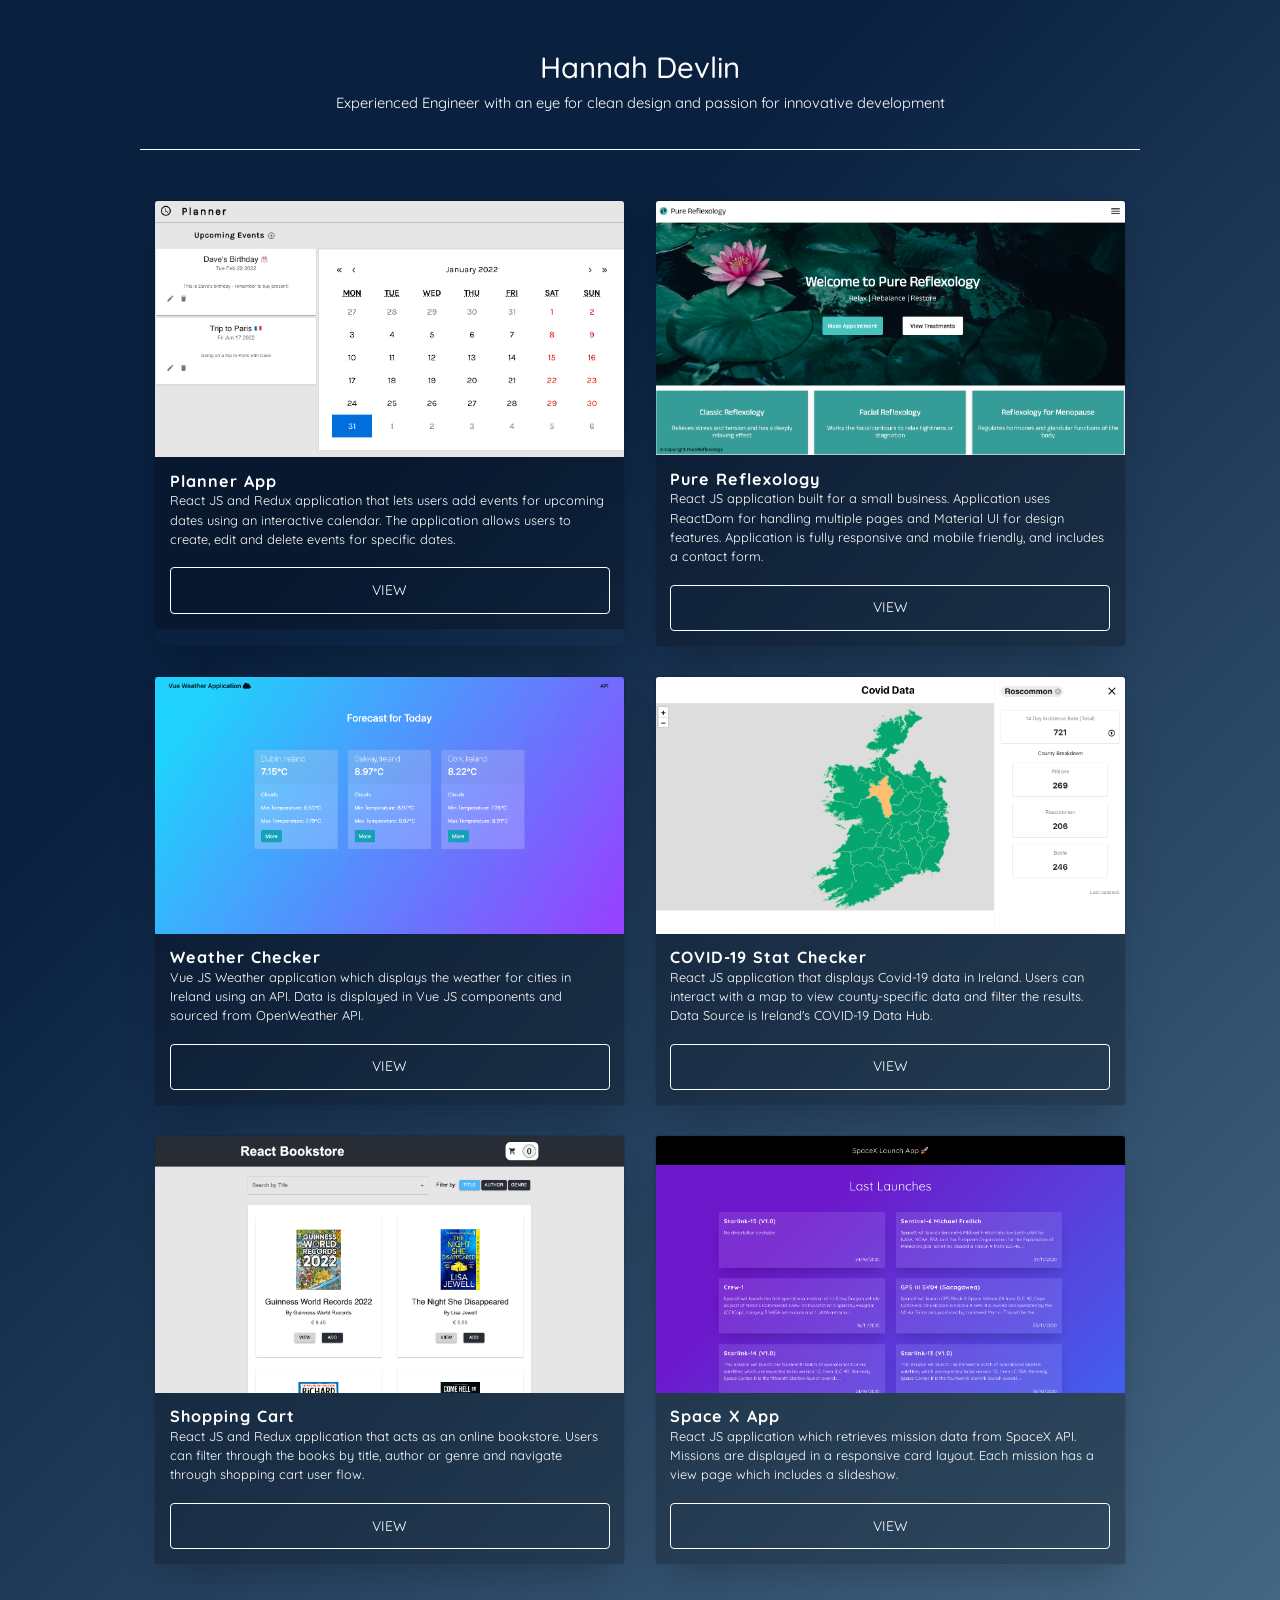
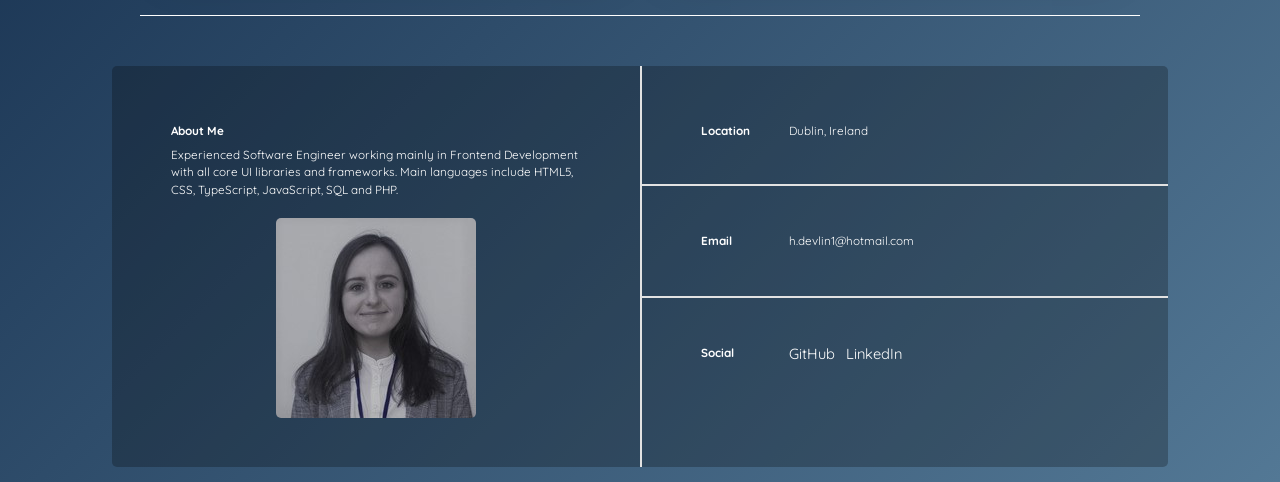
==== commit f98f2432: "pure reflexology added." ====
--- a/index.html
+++ b/index.html
@@ -46,11 +46,55 @@
                             React JS and Redux application that lets users add events for upcoming dates using an interactive calendar.
                             The application allows users to create, edit and delete events for specific dates.
                         </p>
-                        <button class="btn card_btn" type="submit">
-                            View
-                        </button>
+                        <a href="https://brave-beaver-b83dfe.netlify.app/">
+                            <button class="btn card_btn" type="submit">
+                                View
+                            </button>
+                        </a>
                     </div>
                 </div>
+                </li>
+                <li class="cards_item">
+                    <div class="card">
+                        <div class="card_image">
+                            <img src="images/portfolio-app.png">
+                        </div>
+                        <div class="card_content">
+                        <h2 class="card_title">
+                            Pure Reflexology
+                        </h2>
+                        <p class="card_text">
+                            React JS application built for a small business. Application uses ReactDom for
+                            handling multiple pages and Material UI for design features. Application is fully
+                            responsive and mobile friendly, and includes a contact form.
+                        </p>
+                        <a href="https://www.purereflexology.ie">
+                            <button class="btn card_btn" type="submit">
+                                View
+                            </button>
+                        </a>
+                        </div>
+                    </div>
+                </li>
+                <li class="cards_item">
+                    <div class="card">
+                        <div class="card_image">
+                            <img src="images/vue-weather-app.png">
+                        </div>
+                        <div class="card_content">
+                        <h2 class="card_title">Weather Checker</h2>
+                        <p class="card_text">
+                            Vue JS Weather application which displays the weather for cities in
+                            Ireland using an API. Data is displayed in Vue JS components and sourced
+                            from OpenWeather API.
+                        </p>
+                        <a href="https://master.d39pj1w83hgks5.amplifyapp.com/#/">
+                            <button class="btn card_btn" type="submit">
+                                View
+                            </button>
+                        </a>
+                        </div>
+                    </div>
                 </li>
                 <li class="cards_item">
                     <div class="card">
@@ -102,23 +146,11 @@
                             Users can filter through the books by title, author or genre and
                             navigate through shopping cart user flow.
                         </p>
-                        <button class="btn card_btn">View</button>
-                        </div>
-                    </div>
-                </li>
-                <li class="cards_item">
-                    <div class="card">
-                        <div class="card_image">
-                            <img src="images/vue-weather-app.png">
-                        </div>
-                        <div class="card_content">
-                        <h2 class="card_title">Weather Checker</h2>
-                        <p class="card_text">
-                            Vue JS Weather application which displays the weather for cities in
-                            Ireland using an API. Data is displayed in Vue JS components and sourced
-                            from OpenWeather API.
-                        </p>
-                        <button class="btn card_btn">View</button>
+                        <a href="https://react-redux-cart-app.netlify.app/">
+                            <button class="btn card_btn" type="submit">
+                                View
+                            </button>
+                        </a>
                         </div>
                     </div>
                 </li>
@@ -136,7 +168,11 @@
                             Missions are displayed in a responsive card layout.
                             Each mission has a view page which includes a slideshow.
                         </p>
-                        <button class="btn card_btn">View</button>
+                        <a href="https://space-x-react-app.netlify.app/">
+                            <button class="btn card_btn" type="submit">
+                                View
+                            </button>
+                        </a>
                         </div>
                     </div>
                 </li>
